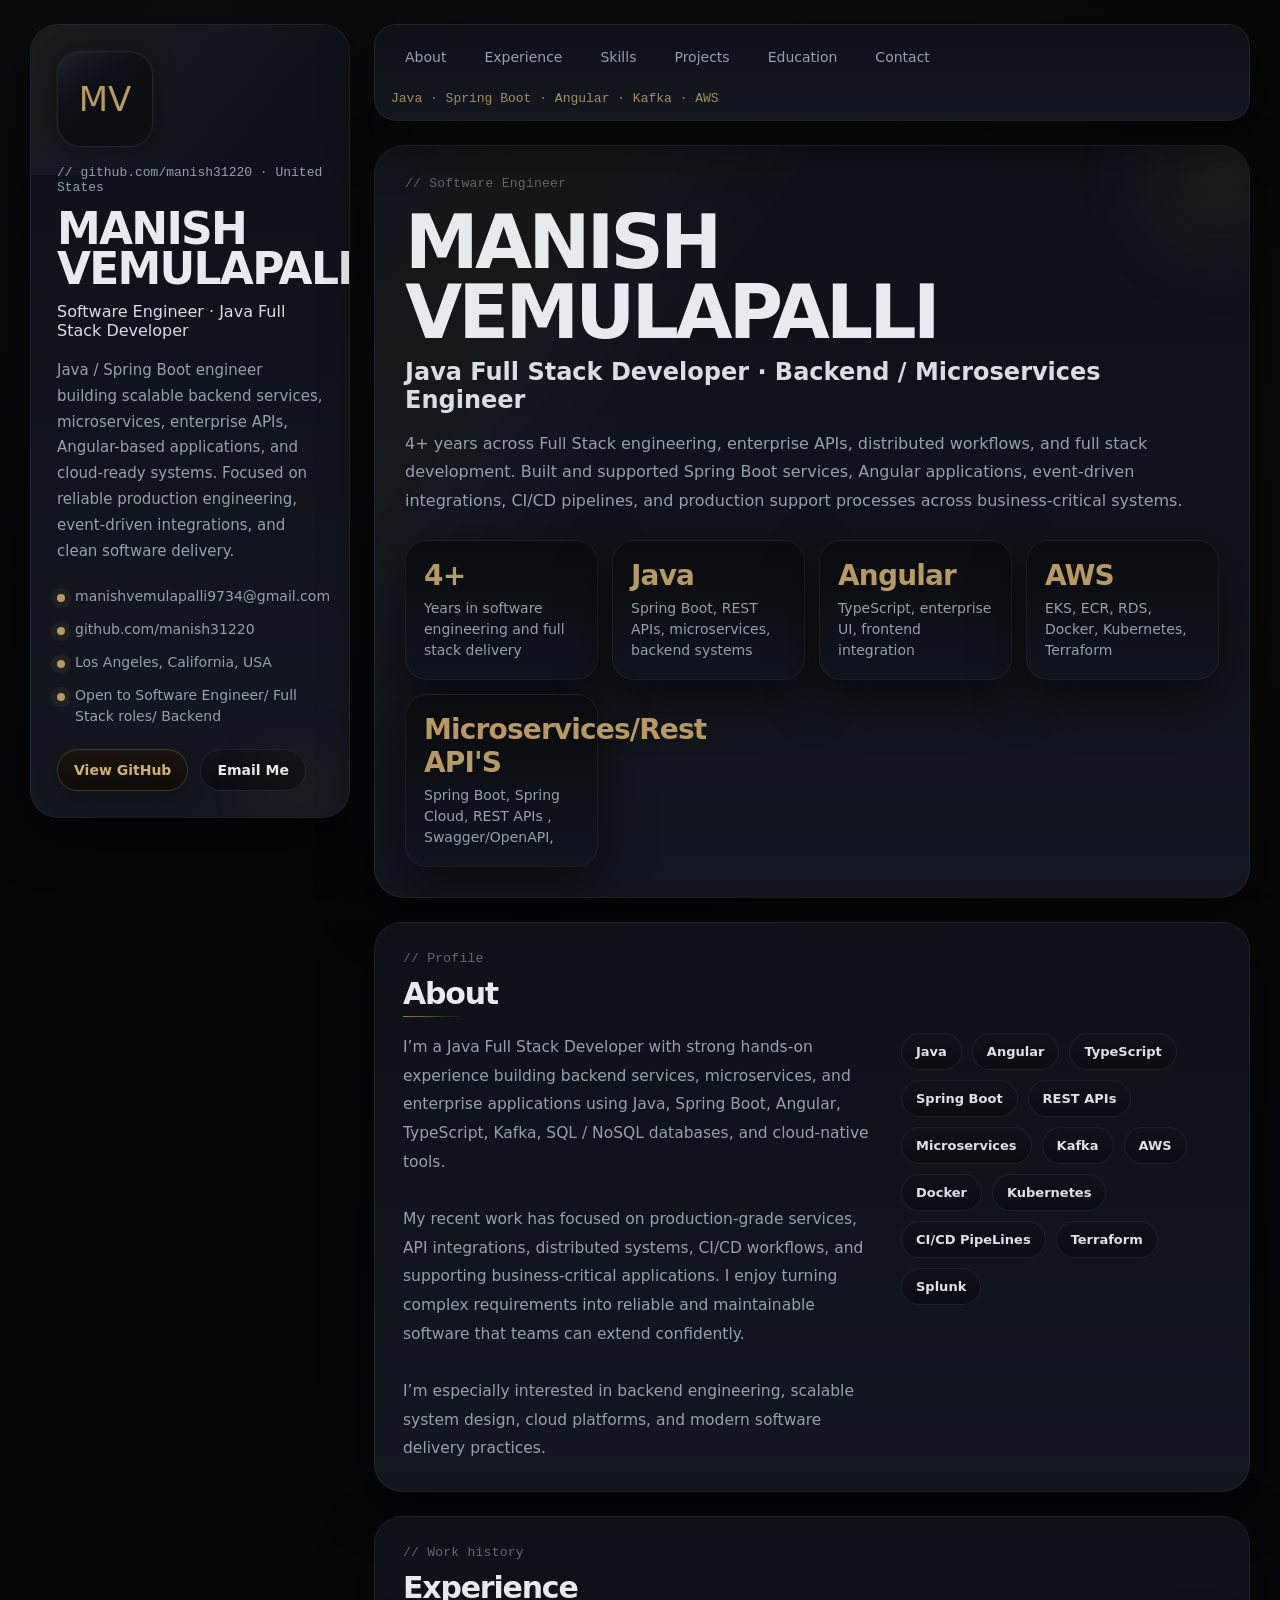
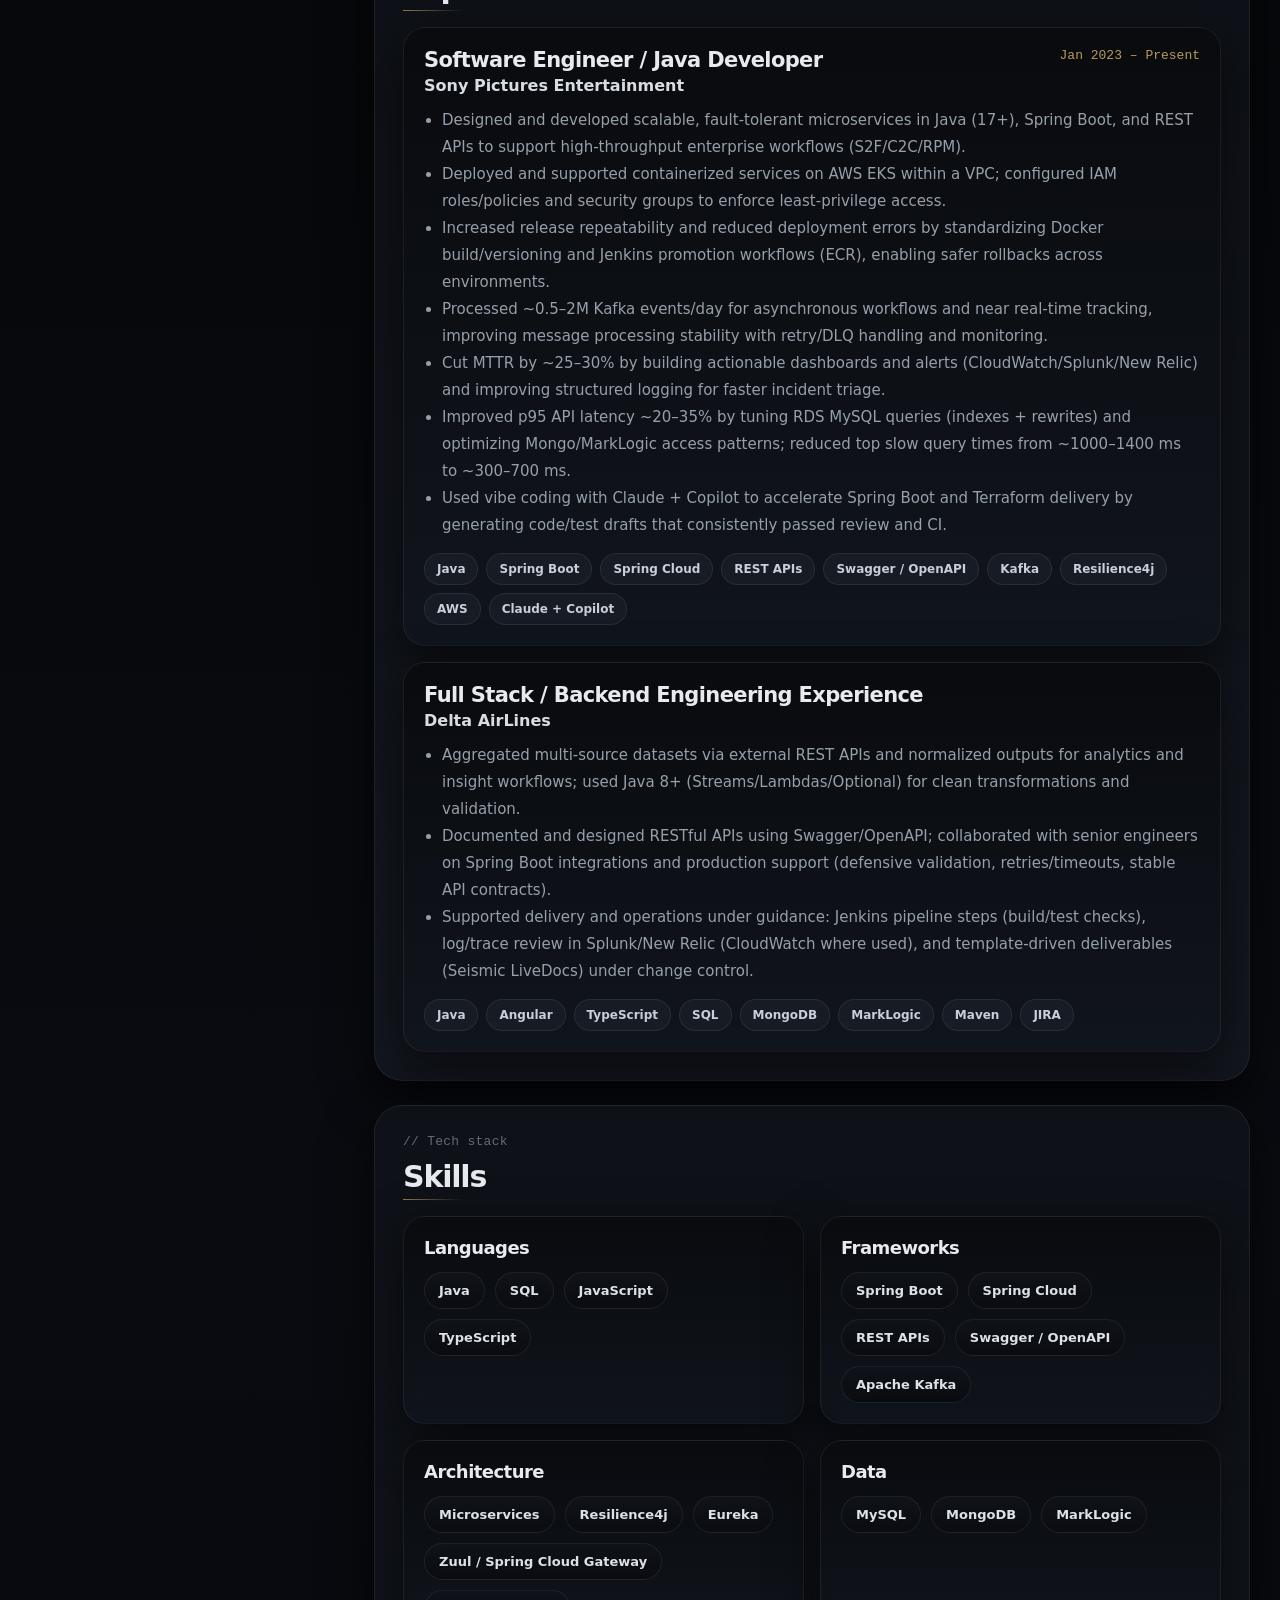
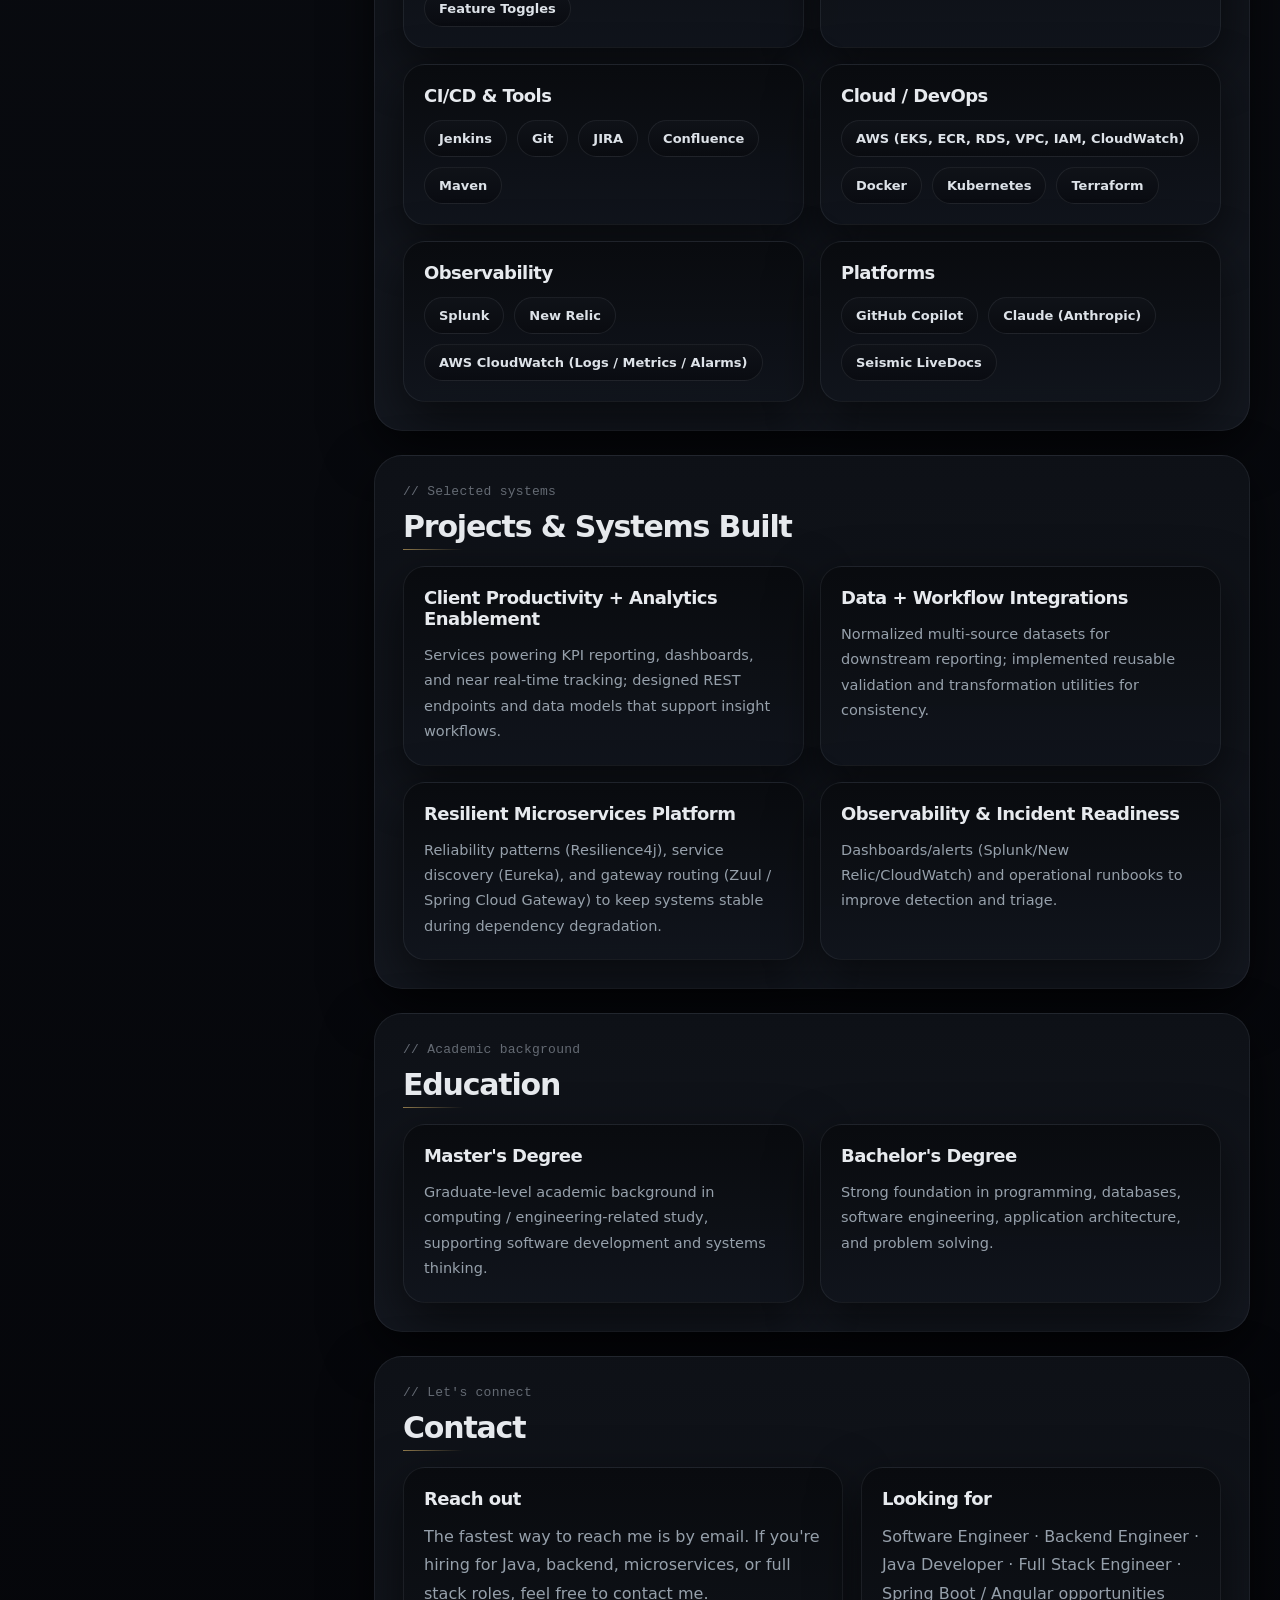
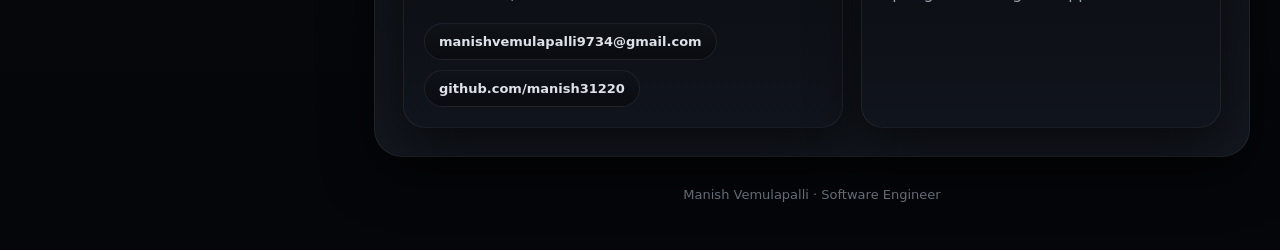
==== index.html @ 186c741d "Update index.html" ====
<!DOCTYPE html>
<html lang="en">
<head>
  <meta charset="UTF-8" />
  <meta name="viewport" content="width=device-width, initial-scale=1.0" />
  <title>Manish Vemulapalli — Software Engineer</title>
  <meta name="description" content="Manish Vemulapalli — Java Full Stack Developer focused on Spring Boot, Angular, microservices, Kafka, AWS, and cloud-native systems." />
  <style>
    :root{
      --bg:#030406;
      --bg-2:#07090d;
      --bg-3:#0a0c11;
      --card:#0e1117;
      --card-2:#141820;
      --card-3:#1a2029;
      --text:#e7eaee;
      --muted:#96a0ab;
      --line:#232933;
      --line-2:#2d3440;
      --accent:#b79a5c;
      --accent-strong:#d3b06a;
      --accent-soft:#7b6850;
      --steel:#646a73;
      --shadow:0 18px 50px rgba(0,0,0,.58);
      --mono: ui-monospace, SFMono-Regular, Menlo, Monaco, Consolas, "Liberation Mono", monospace;
      --sans: Inter, ui-sans-serif, system-ui, -apple-system, BlinkMacSystemFont, "Segoe UI", sans-serif;
    }

    * { box-sizing: border-box; }
    html { scroll-behavior: smooth; }

    body {
      margin: 0;
      font-family: var(--sans);
      color: var(--text);
      background:
        radial-gradient(circle at 15% 0%, rgba(100,106,115,.08), transparent 20%),
        radial-gradient(circle at 85% 8%, rgba(183,154,92,.05), transparent 16%),
        linear-gradient(180deg, #030406 0%, #06070a 28%, #090b10 55%, #05060a 100%);
      overflow-x: hidden;
    }

    body::before {
      content: "";
      position: fixed;
      inset: 0;
      pointer-events: none;
      background:
        linear-gradient(to bottom, rgba(255,255,255,.02), transparent 14%),
        radial-gradient(circle at center, transparent 58%, rgba(0,0,0,.18) 100%);
      opacity: .38;
      z-index: 0;
    }

    a { color: inherit; text-decoration: none; }

    .page {
      position: relative;
      z-index: 1;
      width: min(1220px, calc(100% - 32px));
      margin: 24px auto;
      display: grid;
      grid-template-columns: 320px 1fr;
      gap: 24px;
      align-items: start;
    }

    .sidebar, .topbar, .hero, section.block, .card, .job, .stat {
      border: 1px solid rgba(100,106,115,.18);
      background: linear-gradient(180deg, rgba(14,17,23,.98), rgba(20,24,32,.96));
      box-shadow: var(--shadow);
      transition:
        transform .26s ease,
        border-color .26s ease,
        box-shadow .26s ease,
        background .26s ease;
      backdrop-filter: blur(10px);
    }

    .sidebar {
      position: sticky;
      top: 20px;
      border-radius: 28px;
      padding: 26px;
      overflow: hidden;
      animation: panel-enter .7s ease both;
    }

    .sidebar::before{
      content:"";
      position:absolute;
      inset:0 auto auto 0;
      width:100%;
      height:150px;
      background:
        linear-gradient(135deg, rgba(183,154,92,.07), rgba(100,106,115,.08), transparent 72%);
      pointer-events:none;
      animation: breathe 10s ease-in-out infinite;
    }

    .sidebar::after{
      content:"";
      position:absolute;
      right:-40px;
      bottom:-60px;
      width:180px;
      height:180px;
      background: radial-gradient(circle, rgba(183,154,92,.04), transparent 68%);
      filter: blur(10px);
      pointer-events:none;
    }

    .avatar {
      width: 96px;
      height: 96px;
      border-radius: 24px;
      background: linear-gradient(145deg, #11151c, #07080c);
      border: 1px solid rgba(100,106,115,.24);
      display:flex;
      align-items:center;
      justify-content:center;
      font-size: 34px;
      color: var(--accent);
      margin-bottom: 18px;
      position: relative;
      overflow: hidden;
      box-shadow:
        inset 0 1px 0 rgba(255,255,255,.03),
        0 0 0 1px rgba(183,154,92,.05),
        0 0 22px rgba(0,0,0,.34);
    }

    .avatar::before{
      content:"";
      position:absolute;
      inset:0;
      background: linear-gradient(145deg, rgba(255,255,255,.05), transparent 35%, transparent 70%, rgba(255,255,255,.03));
      pointer-events:none;
    }

    .tiny {
      color: var(--muted);
      font-family: var(--mono);
      font-size: 13px;
      margin-bottom: 14px;
    }

    .name {
      font-size: 44px;
      line-height: .92;
      letter-spacing: -.04em;
      margin: 0 0 12px 0;
      font-weight: 800;
    }

    .role {
      font-size: 16px;
      color: #d7dde4;
      margin-bottom: 18px;
    }

    .summary {
      color: var(--muted);
      line-height: 1.72;
      font-size: 15px;
      margin-bottom: 22px;
    }

    .contact-list {
      display: grid;
      gap: 12px;
      margin: 22px 0;
    }

    .contact {
      display:flex;
      align-items:flex-start;
      gap: 10px;
      color: var(--muted);
      font-size: 14px;
      line-height: 1.5;
    }

    .contact .dot {
      width: 8px;
      height: 8px;
      border-radius: 999px;
      margin-top: 8px;
      background: var(--accent);
      flex: 0 0 auto;
      box-shadow: 0 0 0 6px rgba(183,154,92,.08);
    }

    .cta-row {
      display:flex;
      gap: 12px;
      flex-wrap: wrap;
      margin-top: 22px;
    }

    .btn {
      display:inline-flex;
      align-items:center;
      justify-content:center;
      gap: 8px;
      padding: 12px 16px;
      border-radius: 999px;
      font-size: 14px;
      font-weight: 600;
      border: 1px solid rgba(100,106,115,.22);
      background: linear-gradient(180deg, rgba(16,19,25,.96), rgba(10,12,17,.96));
      color: var(--text);
      transition:
        transform .22s ease,
        border-color .22s ease,
        box-shadow .22s ease,
        color .22s ease,
        background .22s ease;
      position: relative;
      overflow: hidden;
    }

    .btn::before{
      content:"";
      position:absolute;
      inset:0;
      background: linear-gradient(120deg, transparent 0%, rgba(255,255,255,.06) 24%, transparent 45%);
      transform: translateX(-150%);
      transition: transform .55s ease;
      pointer-events:none;
    }

    .btn:hover {
      transform: translateY(-1px);
      border-color: rgba(183,154,92,.32);
      box-shadow: 0 10px 24px rgba(0,0,0,.24);
    }

    .btn:hover::before{
      transform: translateX(170%);
    }

    .btn.primary {
      background: linear-gradient(180deg, rgba(26,21,14,.98), rgba(14,12,9,.98));
      color: var(--accent-strong);
      border-color: rgba(183,154,92,.28);
      box-shadow:
        0 8px 22px rgba(0,0,0,.22),
        inset 0 1px 0 rgba(255,255,255,.03),
        0 0 0 1px rgba(183,154,92,.04);
    }

    .content { min-width: 0; }

    .topbar {
      position: sticky;
      top: 20px;
      z-index: 10;
      margin-bottom: 24px;
      border-radius: 22px;
      padding: 14px 16px;
      animation: panel-enter .8s ease both;
    }

    .nav {
      display:flex;
      align-items:center;
      justify-content:space-between;
      gap: 16px;
      flex-wrap: wrap;
    }

    .nav-links {
      display:flex;
      flex-wrap: wrap;
      gap: 10px;
    }

    .nav-links a {
      padding: 10px 14px;
      color: var(--muted);
      border-radius: 999px;
      font-size: 14px;
      transition:.22s ease;
      position: relative;
    }

    .nav-links a::after{
      content:"";
      position:absolute;
      left:14px;
      right:14px;
      bottom:6px;
      height:1px;
      background: linear-gradient(90deg, transparent, rgba(183,154,92,.8), transparent);
      transform: scaleX(0);
      transform-origin:center;
      transition: transform .22s ease;
      opacity: .85;
    }

    .nav-links a:hover {
      color: var(--text);
      background: rgba(255,255,255,.03);
    }

    .nav-links a:hover::after{
      transform: scaleX(1);
    }

    .nav-strong {
      font-family: var(--mono);
      color: var(--accent);
      font-size: 13px;
      white-space: nowrap;
      opacity: .9;
    }

    .hero {
      border-radius: 30px;
      padding: 30px;
      margin-bottom: 24px;
      position: relative;
      overflow: hidden;
      animation: panel-enter .9s ease both;
      isolation: isolate;
    }

    .hero::before{
      content:"";
      position:absolute;
      inset:-15% auto auto -18%;
      width:62%;
      height:170%;
      background: linear-gradient(
        115deg,
        transparent 0%,
        rgba(255,255,255,.018) 18%,
        rgba(183,154,92,.045) 28%,
        rgba(255,255,255,.02) 36%,
        transparent 48%
      );
      transform: rotate(10deg);
      filter: blur(2px);
      pointer-events:none;
      animation: batsignal-sweep 14s ease-in-out infinite;
      z-index: 0;
    }

    .hero::after{
      content:"";
      position:absolute;
      right:-110px;
      top:-110px;
      width:280px;
      height:280px;
      background: radial-gradient(circle, rgba(183,154,92,.08), rgba(100,106,115,.06), transparent 68%);
      pointer-events:none;
      filter: blur(10px);
      animation: breathe 11s ease-in-out infinite;
      z-index: 0;
    }

    .hero > * {
      position: relative;
      z-index: 1;
    }

    .eyebrow {
      color: var(--steel);
      font-family: var(--mono);
      font-size: 13px;
      margin-bottom: 16px;
      letter-spacing: .02em;
    }

    .hero h1 {
      margin: 0 0 10px 0;
      font-size: clamp(40px, 8vw, 74px);
      line-height: .95;
      letter-spacing: -.05em;
    }

    .hero .subtitle {
      font-size: clamp(18px, 2.6vw, 24px);
      color: #d9dee5;
      margin-bottom: 16px;
      font-weight: 600;
    }

    .hero p {
      color: var(--muted);
      max-width: 880px;
      line-height: 1.8;
      font-size: 16px;
      margin-bottom: 24px;
    }

    .stats {
      display:grid;
      grid-template-columns: repeat(auto-fit, minmax(170px, 1fr));
      gap: 14px;
    }

    .stat {
      border-radius: 22px;
      padding: 18px;
      background: linear-gradient(180deg, rgba(9,11,15,.98), rgba(17,21,28,.96));
    }

    .stat strong {
      display:block;
      font-size: 28px;
      margin-bottom: 6px;
      color: var(--accent);
      letter-spacing: -.03em;
    }

    .stat span {
      color: var(--muted);
      font-size: 14px;
      line-height: 1.5;
    }

    section.block {
      border-radius: 28px;
      padding: 28px;
      margin-bottom: 24px;
      animation: panel-enter .85s ease both;
    }

    .label {
      font-family: var(--mono);
      color: var(--steel);
      font-size: 13px;
      margin-bottom: 10px;
      letter-spacing: .02em;
    }

    h2.section-title {
      margin: 0 0 22px 0;
      font-size: 30px;
      letter-spacing: -.04em;
      position: relative;
    }

    h2.section-title::after {
      content:"";
      position:absolute;
      left:0;
      bottom:-6px;
      width:60px;
      height:1px;
      background: linear-gradient(90deg, rgba(183,154,92,.85), transparent);
      opacity:.9;
    }

    .about-grid {
      display:grid;
      grid-template-columns: 1.2fr .8fr;
      gap: 18px;
    }

    .about-copy {
      color: var(--muted);
      line-height: 1.85;
      font-size: 15.5px;
    }

    .pill-grid {
      display:flex;
      flex-wrap:wrap;
      gap: 10px;
      align-content:flex-start;
    }

    .pill, .list span {
      padding: 10px 14px;
      border-radius: 999px;
      background: linear-gradient(180deg, rgba(16,19,25,.96), rgba(10,12,17,.96));
      border: 1px solid rgba(100,106,115,.2);
      color: #dde2e8;
      font-size: 13px;
      font-weight: 600;
      transition: border-color .22s ease, transform .22s ease, box-shadow .22s ease;
    }

    .pill:hover, .list span:hover {
      transform: translateY(-1px);
      border-color: rgba(183,154,92,.22);
      box-shadow: 0 6px 14px rgba(0,0,0,.18);
    }

    .timeline, .skills-grid, .project-grid, .edu-grid {
      display:grid;
      gap: 16px;
    }

    .skills-grid {
      grid-template-columns: repeat(2, minmax(0,1fr));
    }

    .project-grid, .edu-grid {
      grid-template-columns: repeat(2, minmax(0,1fr));
    }

    .job, .card {
      border-radius: 22px;
      padding: 20px;
      background: linear-gradient(180deg, rgba(9,11,15,.98), rgba(17,21,28,.96));
    }

    .card:hover, .job:hover, .stat:hover {
      transform: translateY(-2px);
      border-color: rgba(183,154,92,.18);
      box-shadow:
        0 16px 34px rgba(0,0,0,.35),
        0 0 0 1px rgba(183,154,92,.04);
    }

    .job-head {
      display:flex;
      justify-content:space-between;
      gap: 16px;
      align-items:flex-start;
      margin-bottom: 10px;
      flex-wrap: wrap;
    }

    .job-title {
      font-size: 21px;
      margin: 0 0 4px 0;
      letter-spacing: -.03em;
      position: relative;
    }

    .job-company {
      color: #d8dde4;
      font-weight: 600;
    }

    .job-date {
      color: var(--accent);
      font-family: var(--mono);
      font-size: 13px;
      white-space: nowrap;
    }

    .bullets {
      margin: 12px 0 0 0;
      padding-left: 18px;
      color: var(--muted);
      line-height: 1.8;
      font-size: 15px;
    }

    .stack {
      display:flex;
      flex-wrap:wrap;
      gap: 8px;
      margin-top: 14px;
    }

    .stack span {
      padding: 8px 12px;
      border-radius: 999px;
      background: rgba(24,29,37,.96);
      border: 1px solid rgba(100,106,115,.22);
      color: #c7cfd8;
      font-size: 12px;
      font-weight: 600;
      transition: border-color .22s ease, transform .22s ease, color .22s ease;
    }

    .stack span:hover {
      transform: translateY(-1px);
      border-color: rgba(183,154,92,.22);
      color: #e2d3af;
    }

    .card h3 {
      margin: 0 0 14px 0;
      font-size: 18px;
      letter-spacing: -.03em;
      position: relative;
    }

    .list {
      display:flex;
      flex-wrap:wrap;
      gap: 10px;
    }

    .project-card p, .edu-card p {
      color: var(--muted);
      line-height: 1.75;
      font-size: 14.5px;
      margin: 0;
    }

    .contact-box {
      display:grid;
      grid-template-columns: 1.1fr .9fr;
      gap: 18px;
    }

    .footer {
      color: #727b87;
      font-size: 13px;
      text-align:center;
      padding: 6px 0 24px;
    }

    /* Motion */
    .scroll-reveal {
      opacity: 0;
      transform: translateY(18px) scale(.99);
      filter: blur(6px);
      transition:
        opacity .72s cubic-bezier(.2,.8,.2,1),
        transform .72s cubic-bezier(.2,.8,.2,1),
        filter .72s cubic-bezier(.2,.8,.2,1);
      transition-delay: var(--reveal-delay, 0ms);
      will-change: opacity, transform, filter;
    }

    .scroll-reveal.is-visible {
      opacity: 1;
      transform: translateY(0) scale(1);
      filter: blur(0);
    }

    .reveal-letters {
      display: inline-block;
      overflow: visible;
    }

    .reveal-letters .char {
      display: inline-block;
      opacity: 0;
      transform: translateY(16px);
      filter: blur(8px);
      will-change: transform, opacity, filter;
    }

    .reveal-letters.play .char {
      animation: char-rise .7s cubic-bezier(.2,.8,.2,1) forwards;
      animation-delay: calc(var(--char-index) * 0.03s);
    }

    .reveal-letters.play .char.space {
      width: 0.28em;
    }

    @keyframes char-rise {
      0% {
        opacity: 0;
        transform: translateY(16px);
        filter: blur(8px);
      }
      100% {
        opacity: 1;
        transform: translateY(0);
        filter: blur(0);
      }
    }

    @keyframes panel-enter {
      from {
        opacity: 0;
        transform: translateY(10px);
      }
      to {
        opacity: 1;
        transform: translateY(0);
      }
    }

    @keyframes breathe {
      0%, 100% {
        opacity: .72;
        transform: scale(1);
      }
      50% {
        opacity: 1;
        transform: scale(1.035);
      }
    }

    @keyframes batsignal-sweep {
      0%, 100% {
        transform: rotate(10deg) translateX(0);
        opacity: .16;
      }
      45% {
        transform: rotate(10deg) translateX(22px);
        opacity: .28;
      }
      55% {
        transform: rotate(10deg) translateX(30px);
        opacity: .34;
      }
    }

    @media (prefers-reduced-motion: reduce) {
      html { scroll-behavior: auto !important; }

      *, *::before, *::after {
        animation: none !important;
        transition: none !important;
      }

      .scroll-reveal,
      .scroll-reveal.is-visible,
      .reveal-letters .char {
        opacity: 1 !important;
        transform: none !important;
        filter: none !important;
      }
    }

    @media (max-width: 1050px) {
      .page { grid-template-columns: 1fr; }
      .sidebar { position: relative; top: 0; }
      .about-grid, .contact-box { grid-template-columns: 1fr; }
    }

    @media (max-width: 720px) {
      .page {
        width: min(100% - 20px, 1220px);
        margin: 10px auto 18px;
        gap: 14px;
      }

      .sidebar, .topbar, .hero, section.block {
        border-radius: 22px;
        padding: 20px;
      }

      .name { font-size: 36px; }
      .hero h1 { font-size: 42px; }
      .stats, .skills-grid, .project-grid, .edu-grid { grid-template-columns: 1fr; }
      .nav { align-items:flex-start; }
    }
  </style>
</head>
<body>
  <div class="page">
    <aside class="sidebar">
      <div class="avatar">MV</div>
      <div class="tiny">// github.com/manish31220 · United States</div>
      <h1 class="name">MANISH<br>VEMULAPALLI</h1>
      <div class="role">Software Engineer · Java Full Stack Developer</div>
      <div class="summary">
        Java / Spring Boot engineer building scalable backend services, microservices, enterprise APIs,
        Angular-based applications, and cloud-ready systems. Focused on reliable production engineering,
        event-driven integrations, and clean software delivery.
      </div>

      <div class="contact-list">
        <div class="contact"><span class="dot"></span><div>manishvemulapalli9734@gmail.com</div></div>
        <div class="contact"><span class="dot"></span><div>github.com/manish31220</div></div>
        <div class="contact"><span class="dot"></span><div>Los Angeles, California, USA</div></div>
        <div class="contact"><span class="dot"></span><div>Open to Software Engineer/ Full Stack roles/ Backend</div></div>
      </div>

      <div class="cta-row">
        <a class="btn primary" href="https://github.com/manish31220" target="_blank" rel="noreferrer">View GitHub</a>
        <a class="btn" href="mailto:manishvemulapalli9734@gmail.com">Email Me</a>
      </div>
    </aside>

    <main class="content">
      <div class="topbar">
        <div class="nav">
          <div class="nav-links">
            <a href="#about">About</a>
            <a href="#experience">Experience</a>
            <a href="#skills">Skills</a>
            <a href="#projects">Projects</a>
            <a href="#education">Education</a>
            <a href="#contact">Contact</a>
          </div>
          <div class="nav-strong">Java · Spring Boot · Angular · Kafka · AWS</div>
        </div>
      </div>

      <section class="hero">
        <div class="eyebrow">// Software Engineer</div>
        <h1>MANISH<br>VEMULAPALLI</h1>
        <div class="subtitle">Java Full Stack Developer · Backend / Microservices Engineer</div>
        <p>
          4+ years across Full Stack engineering, enterprise APIs, distributed workflows, and full stack development.
          Built and supported Spring Boot services, Angular applications, event-driven integrations, CI/CD pipelines,
          and production support processes across business-critical systems.
        </p>

        <div class="stats">
          <div class="stat"><strong>4+</strong><span>Years in software engineering and full stack delivery</span></div>
          <div class="stat"><strong>Java</strong><span>Spring Boot, REST APIs, microservices, backend systems</span></div>
          <div class="stat"><strong>Angular</strong><span>TypeScript, enterprise UI, frontend integration</span></div>
          <div class="stat"><strong>AWS</strong><span>EKS, ECR, RDS, Docker, Kubernetes, Terraform</span></div>
          <div class="stat"><strong>Microservices/Rest API'S</strong><span>Spring Boot, Spring Cloud, REST APIs , Swagger/OpenAPI,</span></div>
        </div>
      </section>

      <section class="block" id="about">
        <div class="label">// Profile</div>
        <h2 class="section-title">About</h2>
        <div class="about-grid">
          <div class="about-copy">
            I’m a Java Full Stack Developer with strong hands-on experience building backend services,
            microservices, and enterprise applications using Java, Spring Boot, Angular, TypeScript,
            Kafka, SQL / NoSQL databases, and cloud-native tools.
            <br><br>
            My recent work has focused on production-grade services, API integrations, distributed systems,
            CI/CD workflows, and supporting business-critical applications. I enjoy turning complex requirements
            into reliable and maintainable software that teams can extend confidently.
            <br><br>
            I’m especially interested in backend engineering, scalable system design, cloud platforms,
            and modern software delivery practices.
          </div>
          <div class="pill-grid">
            <span class="pill">Java</span>
            <span class="pill">Angular</span>
            <span class="pill">TypeScript</span>
            <span class="pill">Spring Boot</span>
            <span class="pill">REST APIs</span>
            <span class="pill">Microservices</span>
            <span class="pill">Kafka</span>
            <span class="pill">AWS</span>
            <span class="pill">Docker</span>
            <span class="pill">Kubernetes</span>
            <span class="pill">CI/CD PipeLines</span>
            <span class="pill">Terraform</span>
            <span class="pill">Splunk</span>
          </div>
        </div>
      </section>

      <section class="block" id="experience">
        <div class="label">// Work history</div>
        <h2 class="section-title">Experience</h2>
        <div class="timeline">
          <article class="job">
            <div class="job-head">
              <div>
                <h3 class="job-title">Software Engineer / Java Developer</h3>
                <div class="job-company">Sony Pictures Entertainment</div>
              </div>
              <div class="job-date"> Jan 2023 – Present</div>
            </div>

            <ul class="bullets">
              <li>Designed and developed scalable, fault-tolerant microservices in Java (17+), Spring Boot, and REST APIs to support high-throughput enterprise workflows (S2F/C2C/RPM).</li>
              <li>Deployed and supported containerized services on AWS EKS within a VPC; configured IAM roles/policies and security groups to enforce least-privilege access.</li>
              <li>Increased release repeatability and reduced deployment errors by standardizing Docker build/versioning and Jenkins promotion workflows (ECR), enabling safer rollbacks across environments.</li>
              <li>Processed ~0.5–2M Kafka events/day for asynchronous workflows and near real-time tracking, improving message processing stability with retry/DLQ handling and monitoring.</li>
              <li>Cut MTTR by ~25–30% by building actionable dashboards and alerts (CloudWatch/Splunk/New Relic) and improving structured logging for faster incident triage.</li>
              <li>Improved p95 API latency ~20–35% by tuning RDS MySQL queries (indexes + rewrites) and optimizing Mongo/MarkLogic access patterns; reduced top slow query times from ~1000–1400 ms to ~300–700 ms.</li>
              <li>Used vibe coding with Claude + Copilot to accelerate Spring Boot and Terraform delivery by generating code/test drafts that consistently passed review and CI.</li>
            </ul>

            <div class="stack">
              <span>Java</span><span>Spring Boot</span><span>Spring Cloud</span><span>REST APIs</span><span>Swagger / OpenAPI</span><span>Kafka</span><span>Resilience4j</span><span>AWS</span><span>Claude + Copilot </span>
            </div>
          </article>

          <article class="job">
            <div class="job-head">
              <div>
                <h3 class="job-title">Full Stack / Backend Engineering Experience</h3>
                <div class="job-company">Delta AirLines</div>
              </div>
            </div>

            <ul class="bullets">
              <li>Aggregated multi-source datasets via external REST APIs and normalized outputs for analytics and insight workflows; used Java 8+ (Streams/Lambdas/Optional) for clean transformations and validation.</li>
              <li>Documented and designed RESTful APIs using Swagger/OpenAPI; collaborated with senior engineers on Spring Boot integrations and production support (defensive validation, retries/timeouts, stable API contracts).</li>
              <li>Supported delivery and operations under guidance: Jenkins pipeline steps (build/test checks), log/trace review in Splunk/New Relic (CloudWatch where used), and template-driven deliverables (Seismic LiveDocs) under change control.</li>
            </ul>

            <div class="stack">
             <span>Java</span><span>Angular</span><span>TypeScript</span><span>SQL</span><span>MongoDB</span><span>MarkLogic</span><span>Maven</span><span>JIRA</span>
            </div>
          </article>
        </div>
      </section>

      <section class="block" id="skills">
        <div class="label">// Tech stack</div>
        <h2 class="section-title">Skills</h2>

        <div class="skills-grid">
          <div class="card">
            <h3>Languages</h3>
            <div class="list">
              <span>Java</span>
              <span>SQL</span>
              <span>JavaScript</span>
              <span>TypeScript</span>
            </div>
          </div>

          <div class="card">
            <h3>Frameworks</h3>
            <div class="list">
              <span>Spring Boot</span>
              <span>Spring Cloud</span>
              <span>REST APIs</span>
              <span>Swagger / OpenAPI</span>
              <span>Apache Kafka</span>
            </div>
          </div>

          <div class="card">
            <h3>Architecture</h3>
            <div class="list">
              <span>Microservices</span>
              <span>Resilience4j</span>
              <span>Eureka</span>
              <span>Zuul / Spring Cloud Gateway</span>
              <span>Feature Toggles</span>
            </div>
          </div>

          <div class="card">
            <h3>Data</h3>
            <div class="list">
              <span>MySQL</span>
              <span>MongoDB</span>
              <span>MarkLogic</span>
            </div>
          </div>

          <div class="card">
            <h3>CI/CD &amp; Tools</h3>
            <div class="list">
              <span>Jenkins</span>
              <span>Git</span>
              <span>JIRA</span>
              <span>Confluence</span>
              <span>Maven</span>
            </div>
          </div>

          <div class="card">
            <h3>Cloud / DevOps</h3>
            <div class="list">
              <span>AWS (EKS, ECR, RDS, VPC, IAM, CloudWatch)</span>
              <span>Docker</span>
              <span>Kubernetes</span>
              <span>Terraform</span>
            </div>
          </div>

          <div class="card">
            <h3>Observability</h3>
            <div class="list">
              <span>Splunk</span>
              <span>New Relic</span>
              <span>AWS CloudWatch (Logs / Metrics / Alarms)</span>
            </div>
          </div>

          <div class="card">
            <h3>Platforms</h3>
            <div class="list">
              <span>GitHub Copilot</span>
              <span>Claude (Anthropic)</span>
              <span>Seismic LiveDocs</span>
            </div>
          </div>
        </div>
      </section>

      <section class="block" id="projects">
        <div class="label">// Selected systems</div>
        <h2 class="section-title">Projects & Systems Built</h2>

        <div class="project-grid">
          <div class="card project-card">
            <h3>Client Productivity + Analytics Enablement</h3>
            <p>
              Services powering KPI reporting, dashboards, and near real-time tracking; designed REST endpoints and data models that support insight workflows.
            </p>
          </div>

          <div class="card project-card">
            <h3>Data + Workflow Integrations</h3>
            <p>
              Normalized multi-source datasets for downstream reporting; implemented reusable validation and transformation utilities for consistency.
            </p>
          </div>

          <div class="card project-card">
            <h3>Resilient Microservices Platform</h3>
            <p>
              Reliability patterns (Resilience4j), service discovery (Eureka), and gateway routing (Zuul / Spring Cloud Gateway) to keep systems stable during dependency degradation.
            </p>
          </div>

          <div class="card project-card">
            <h3>Observability & Incident Readiness</h3>
            <p>
              Dashboards/alerts (Splunk/New Relic/CloudWatch) and operational runbooks to improve detection and triage.
            </p>
          </div>
        </div>
      </section>

      <section class="block" id="education">
        <div class="label">// Academic background</div>
        <h2 class="section-title">Education</h2>
        <div class="edu-grid">
          <div class="card edu-card">
            <h3>Master's Degree</h3>
            <p>Graduate-level academic background in computing / engineering-related study, supporting software development and systems thinking.</p>
          </div>
          <div class="card edu-card">
            <h3>Bachelor's Degree</h3>
            <p>Strong foundation in programming, databases, software engineering, application architecture, and problem solving.</p>
          </div>
        </div>
      </section>

      <section class="block" id="contact">
        <div class="label">// Let's connect</div>
        <h2 class="section-title">Contact</h2>
        <div class="contact-box">
          <div class="card">
            <h3>Reach out</h3>
            <p style="color:var(--muted); line-height:1.8; margin:0 0 14px 0;">
              The fastest way to reach me is by email. If you're hiring for Java, backend, microservices,
              or full stack roles, feel free to contact me.
            </p>
            <div class="list">
              <span>manishvemulapalli9734@gmail.com</span>
              <span>github.com/manish31220</span>
            </div>
          </div>
          <div class="card">
            <h3>Looking for</h3>
            <p style="color:var(--muted); line-height:1.8; margin:0;">
              Software Engineer · Backend Engineer · Java Developer · Full Stack Engineer ·
              Spring Boot / Angular opportunities
            </p>
          </div>
        </div>
      </section>

      <div class="footer">Manish Vemulapalli · Software Engineer</div>
    </main>
  </div>

  <script>
    document.addEventListener("DOMContentLoaded", function () {
      const prefersReducedMotion = window.matchMedia("(prefers-reduced-motion: reduce)").matches;

      function applyLetterReveal(selector) {
        const elements = document.querySelectorAll(selector);

        elements.forEach((el) => {
          const original = el.innerHTML.replace(/<br\\s*\\/?>/gi, "\\n");
          el.classList.add("reveal-letters");
          el.innerHTML = "";

          let charIndex = 0;

          for (const ch of original) {
            if (ch === "\\n") {
              el.appendChild(document.createElement("br"));
              continue;
            }

            const span = document.createElement("span");
            span.className = "char" + (ch === " " ? " space" : "");
            span.style.setProperty("--char-index", charIndex);
            span.textContent = ch === " " ? "\\u00A0" : ch;
            el.appendChild(span);
            charIndex++;
          }
        });

        if (!prefersReducedMotion) {
          requestAnimationFrame(() => {
            document.querySelectorAll(selector).forEach((el) => {
              el.classList.add("play");
            });
          });
        }
      }

      function applyScrollReveal() {
        const targets = [
          ".stat",
          "section.block",
          ".section-title",
          ".label",
          ".job",
          ".card",
          ".footer"
        ];

        const elements = document.querySelectorAll(targets.join(","));

        elements.forEach((el, index) => {
          el.classList.add("scroll-reveal");
          const delay = el.classList.contains("stat")
            ? Math.min(index * 28, 140)
            : Math.min(index * 34, 180);
          el.style.setProperty("--reveal-delay", delay + "ms");
        });

        if (prefersReducedMotion) {
          elements.forEach((el) => el.classList.add("is-visible"));
          return;
        }

        const observer = new IntersectionObserver(
          (entries, obs) => {
            entries.forEach((entry) => {
              if (entry.isIntersecting) {
                entry.target.classList.add("is-visible");
                obs.unobserve(entry.target);
              }
            });
          },
          {
            threshold: 0.12,
            rootMargin: "0px 0px -40px 0px"
          }
        );

        elements.forEach((el) => observer.observe(el));
      }

      applyLetterReveal(".name, .hero h1, .hero .subtitle, .eyebrow");
      applyScrollReveal();
    });
  </script>
</body>
</html>
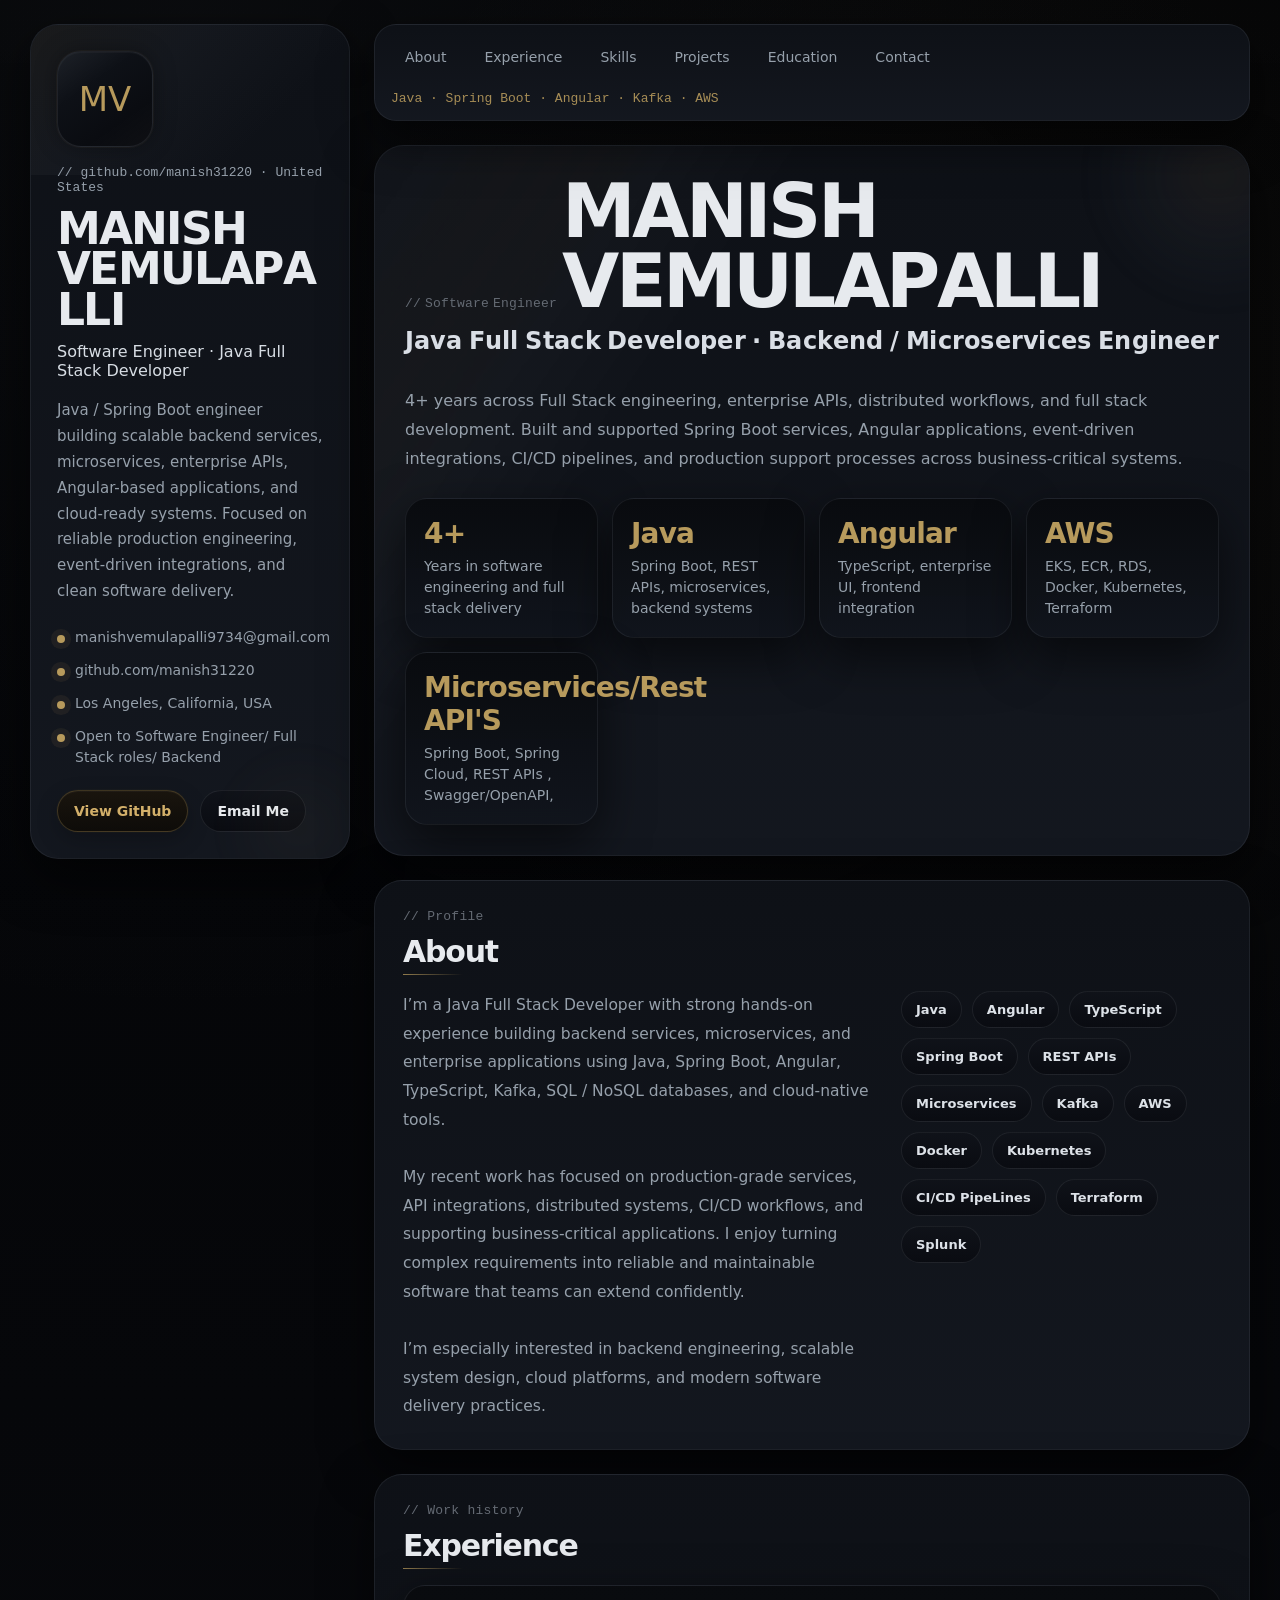
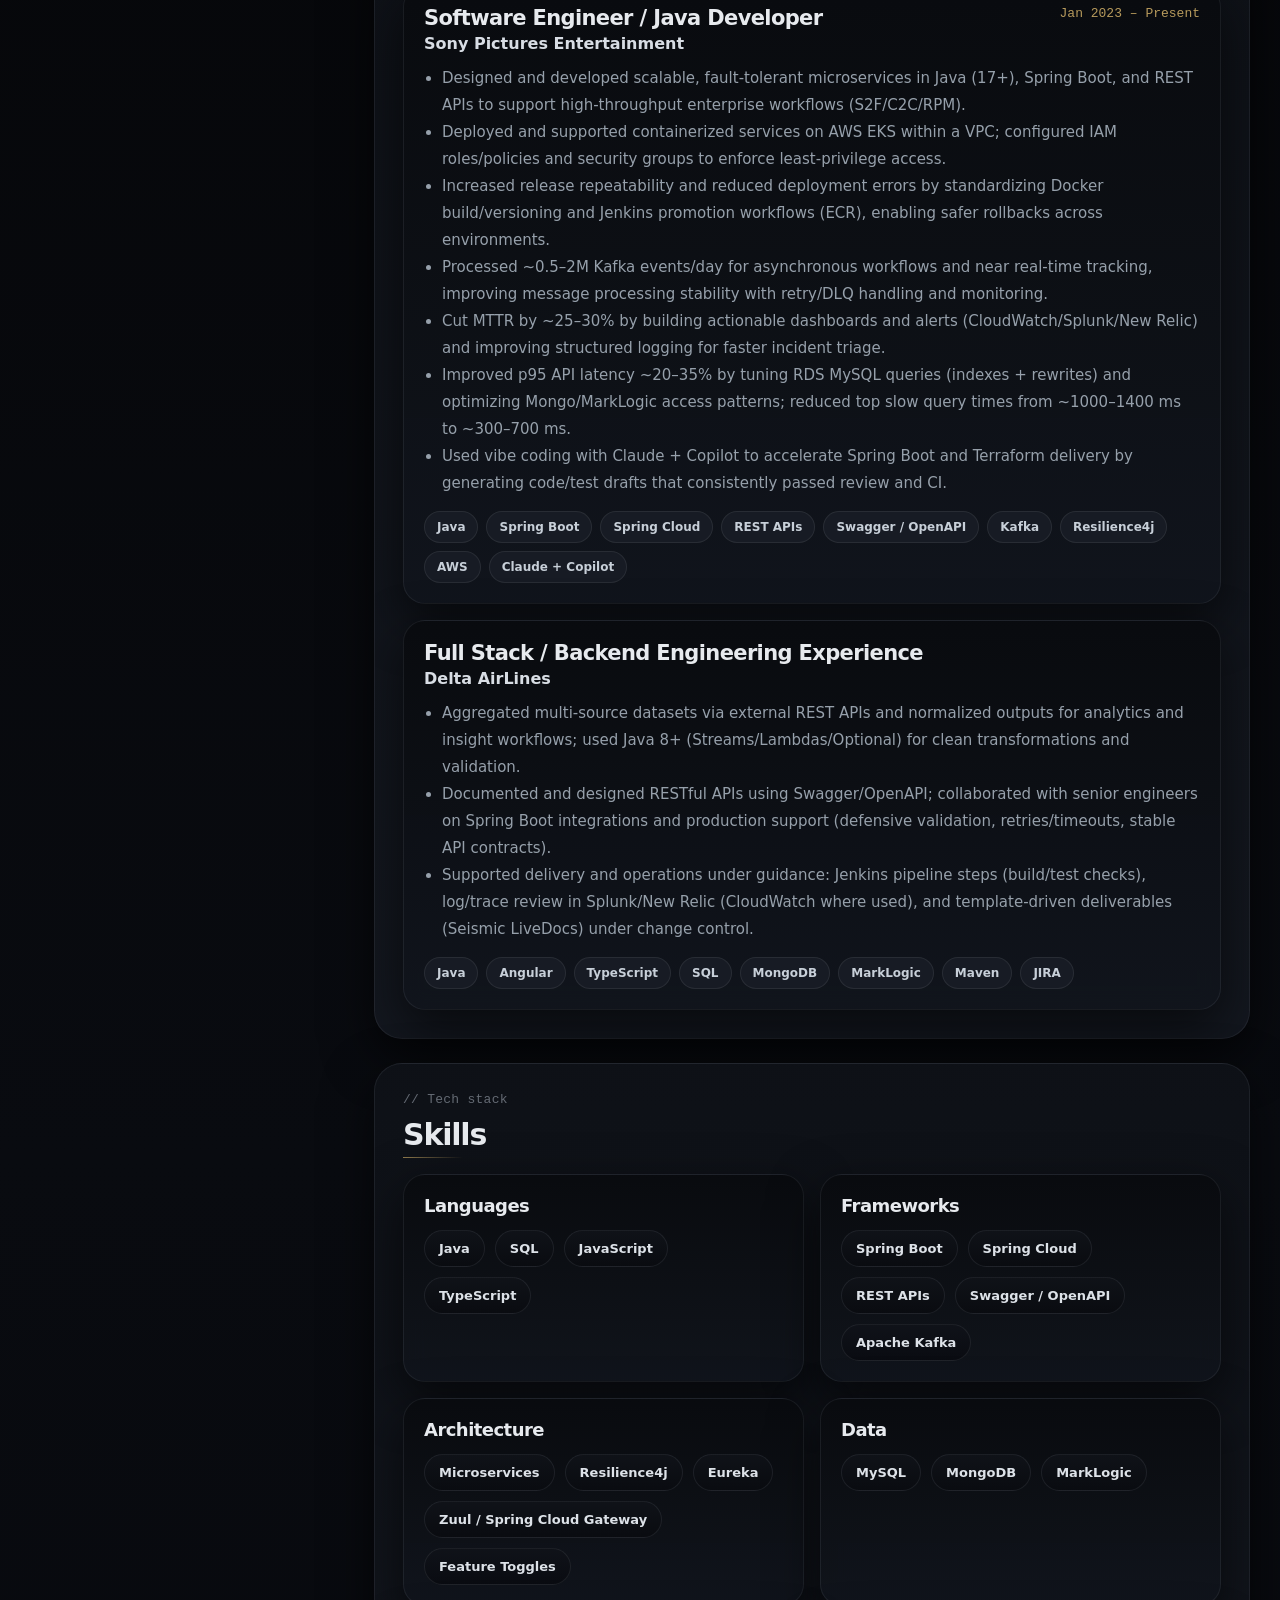
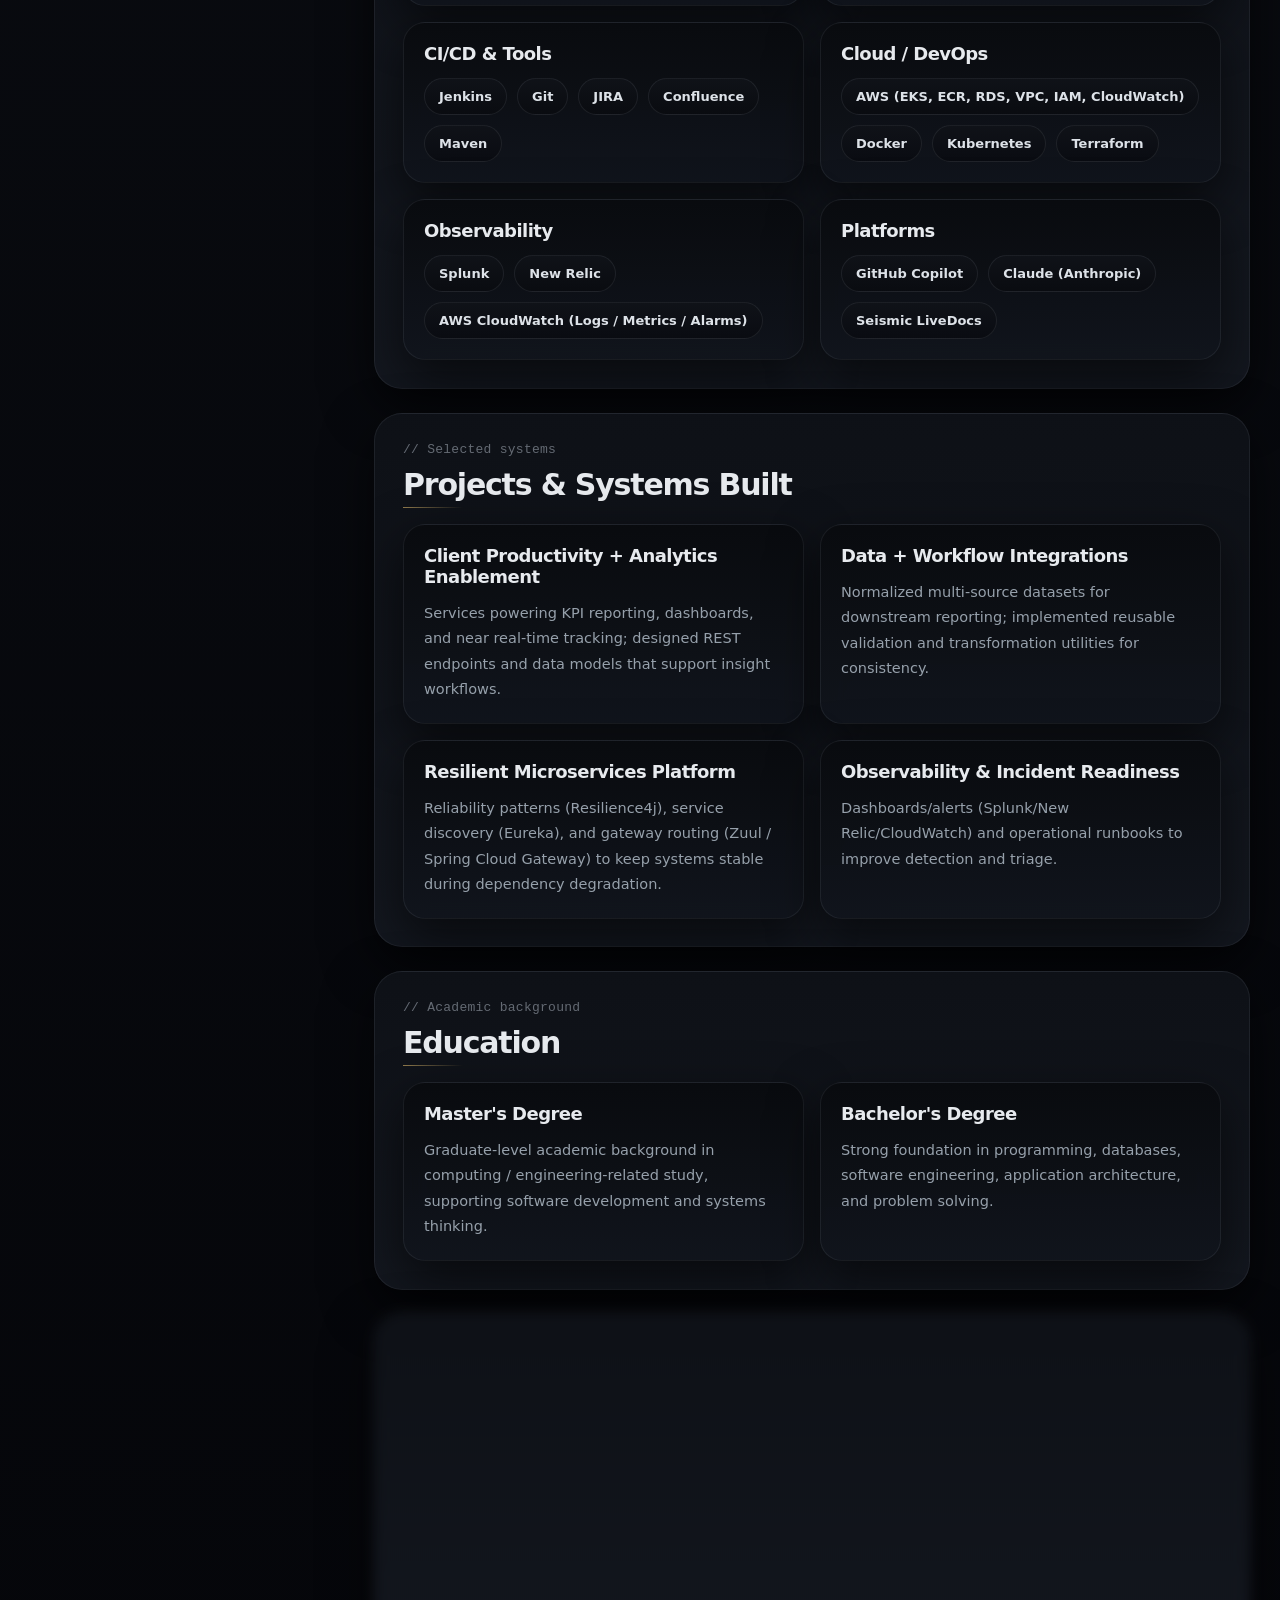
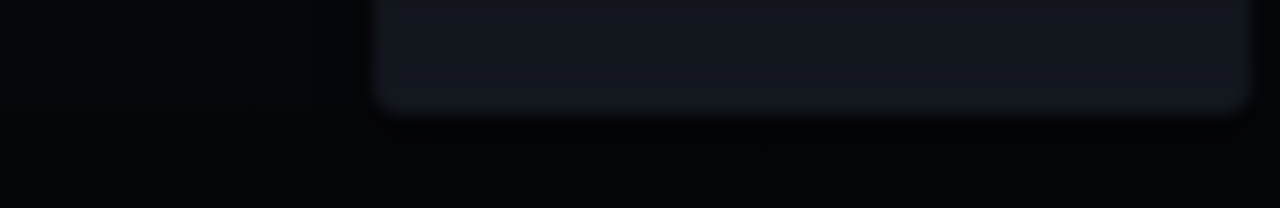
==== commit e139843b: "Update index.html" ====
--- a/index.html
+++ b/index.html
@@ -1052,92 +1052,93 @@
       <div class="footer">Manish Vemulapalli · Software Engineer</div>
     </main>
   </div>
-
-  <script>
-    document.addEventListener("DOMContentLoaded", function () {
-      const prefersReducedMotion = window.matchMedia("(prefers-reduced-motion: reduce)").matches;
-
-      function applyLetterReveal(selector) {
-        const elements = document.querySelectorAll(selector);
-
-        elements.forEach((el) => {
-          const original = el.innerHTML.replace(/<br\\s*\\/?>/gi, "\\n");
-          el.classList.add("reveal-letters");
-          el.innerHTML = "";
-
-          let charIndex = 0;
-
-          for (const ch of original) {
-            if (ch === "\\n") {
-              el.appendChild(document.createElement("br"));
-              continue;
+<script>
+  document.addEventListener("DOMContentLoaded", function () {
+    const prefersReducedMotion = window.matchMedia("(prefers-reduced-motion: reduce)").matches;
+
+    function applyLetterReveal(selector) {
+      const elements = document.querySelectorAll(selector);
+
+      elements.forEach((el) => {
+        const original = el.innerHTML.replace(/<br\s*\/?>/gi, "\n");
+        el.classList.add("reveal-letters");
+        el.innerHTML = "";
+
+        let charIndex = 0;
+
+        for (const ch of original) {
+          if (ch === "\n") {
+            el.appendChild(document.createElement("br"));
+            continue;
+          }
+
+          const span = document.createElement("span");
+          span.className = "char" + (ch === " " ? " space" : "");
+          span.style.setProperty("--char-index", charIndex);
+          span.textContent = ch === " " ? "\u00A0" : ch;
+          el.appendChild(span);
+          charIndex++;
+        }
+      });
+
+      if (!prefersReducedMotion) {
+        requestAnimationFrame(() => {
+          document.querySelectorAll(selector).forEach((el) => {
+            el.classList.add("play");
+          });
+        });
+      }
+    }
+
+    function applyScrollReveal() {
+      const targets = [
+        ".hero",
+        ".stat",
+        "section.block",
+        ".section-title",
+        ".label",
+        ".job",
+        ".card",
+        ".footer"
+      ];
+
+      const elements = document.querySelectorAll(targets.join(","));
+
+      elements.forEach((el, index) => {
+        el.classList.add("scroll-reveal");
+        const delay = el.classList.contains("stat")
+          ? Math.min(index * 28, 140)
+          : Math.min(index * 34, 180);
+        el.style.setProperty("--reveal-delay", delay + "ms");
+      });
+
+      if (prefersReducedMotion) {
+        elements.forEach((el) => el.classList.add("is-visible"));
+        return;
+      }
+
+      const observer = new IntersectionObserver(
+        (entries, obs) => {
+          entries.forEach((entry) => {
+            if (entry.isIntersecting) {
+              entry.target.classList.add("is-visible");
+              obs.unobserve(entry.target);
             }
-
-            const span = document.createElement("span");
-            span.className = "char" + (ch === " " ? " space" : "");
-            span.style.setProperty("--char-index", charIndex);
-            span.textContent = ch === " " ? "\\u00A0" : ch;
-            el.appendChild(span);
-            charIndex++;
-          }
-        });
-
-        if (!prefersReducedMotion) {
-          requestAnimationFrame(() => {
-            document.querySelectorAll(selector).forEach((el) => {
-              el.classList.add("play");
-            });
           });
+        },
+        {
+          threshold: 0.12,
+          rootMargin: "0px 0px -40px 0px"
         }
-      }
-
-      function applyScrollReveal() {
-        const targets = [
-          ".stat",
-          "section.block",
-          ".section-title",
-          ".label",
-          ".job",
-          ".card",
-          ".footer"
-        ];
-
-        const elements = document.querySelectorAll(targets.join(","));
-
-        elements.forEach((el, index) => {
-          el.classList.add("scroll-reveal");
-          const delay = el.classList.contains("stat")
-            ? Math.min(index * 28, 140)
-            : Math.min(index * 34, 180);
-          el.style.setProperty("--reveal-delay", delay + "ms");
-        });
-
-        if (prefersReducedMotion) {
-          elements.forEach((el) => el.classList.add("is-visible"));
-          return;
-        }
-
-        const observer = new IntersectionObserver(
-          (entries, obs) => {
-            entries.forEach((entry) => {
-              if (entry.isIntersecting) {
-                entry.target.classList.add("is-visible");
-                obs.unobserve(entry.target);
-              }
-            });
-          },
-          {
-            threshold: 0.12,
-            rootMargin: "0px 0px -40px 0px"
-          }
-        );
-
-        elements.forEach((el) => observer.observe(el));
-      }
-
-      applyLetterReveal(".name, .hero h1, .hero .subtitle, .eyebrow");
-      applyScrollReveal();
-    });
-  </script>
+      );
+
+      elements.forEach((el) => observer.observe(el));
+    }
+
+    applyLetterReveal(".name, .hero h1, .hero .subtitle, .eyebrow");
+    applyScrollReveal();
+  });
+</script>
+  
 </body>
 </html>
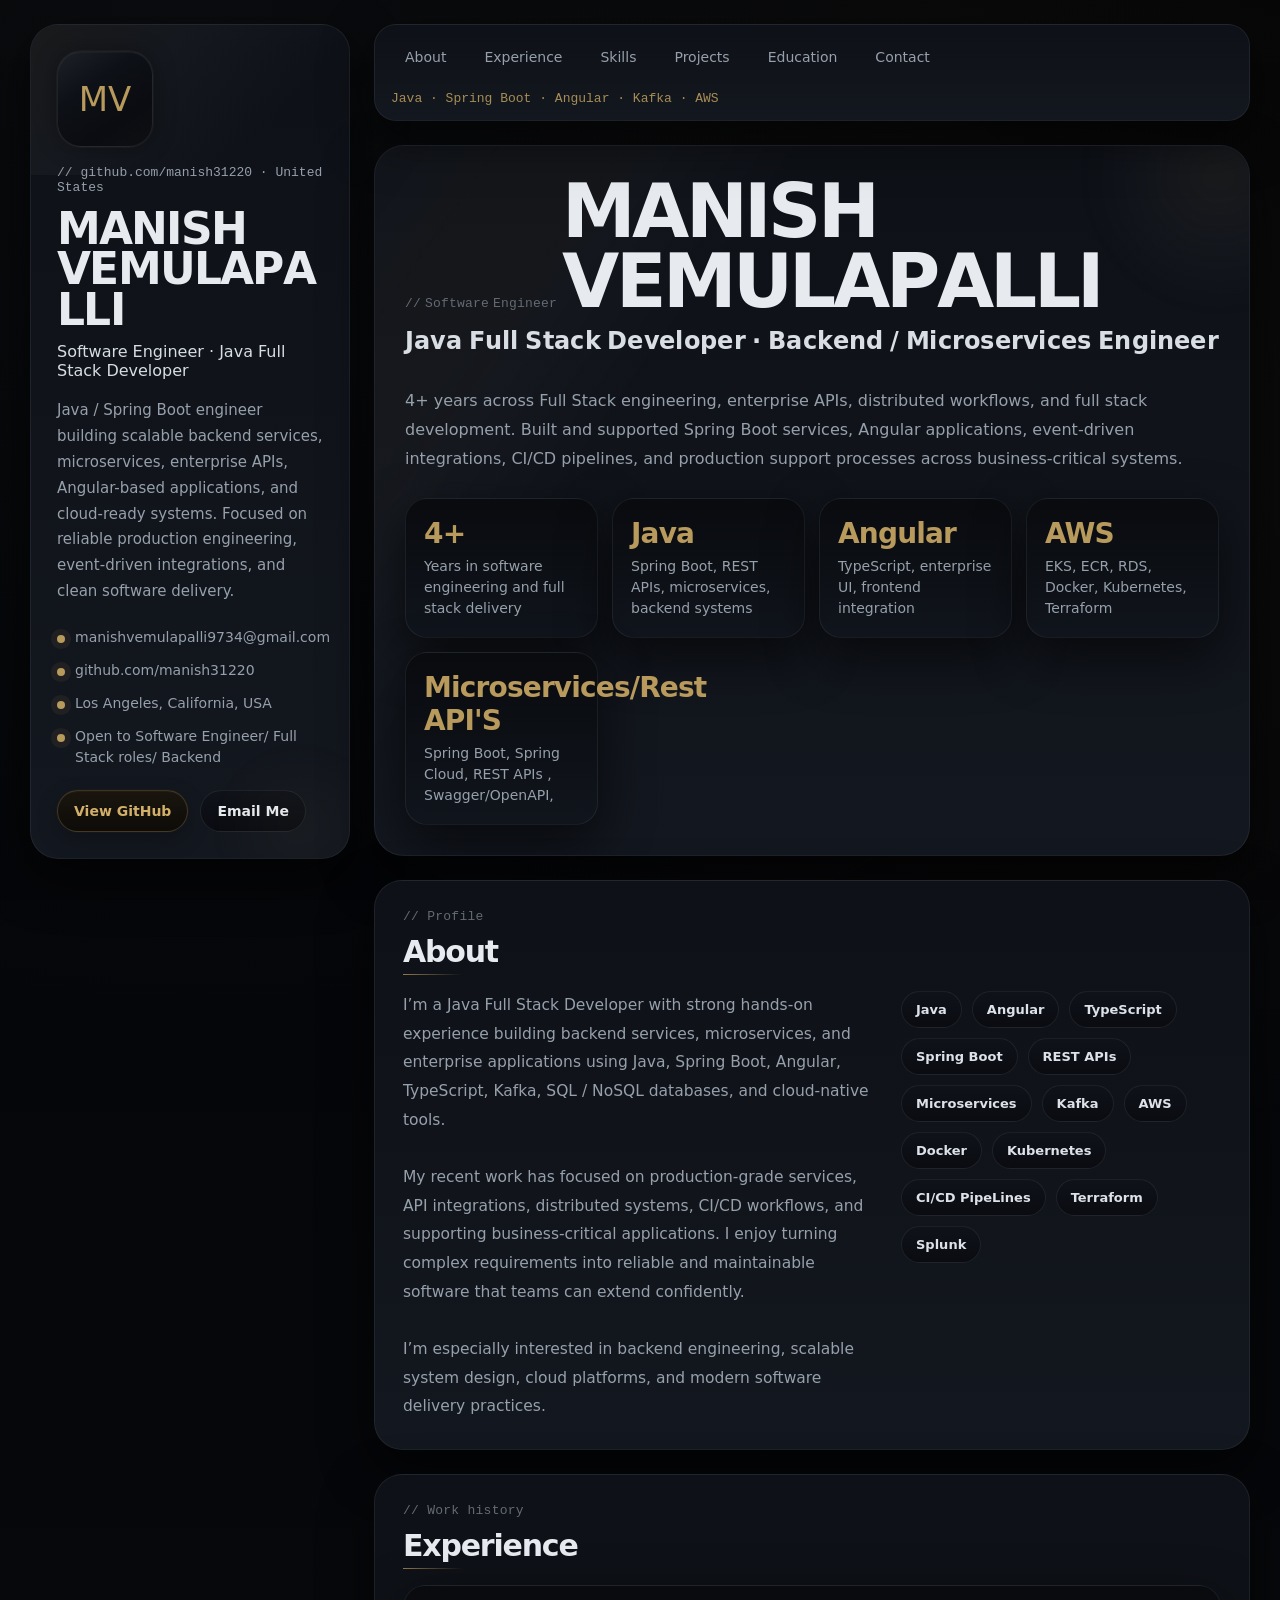
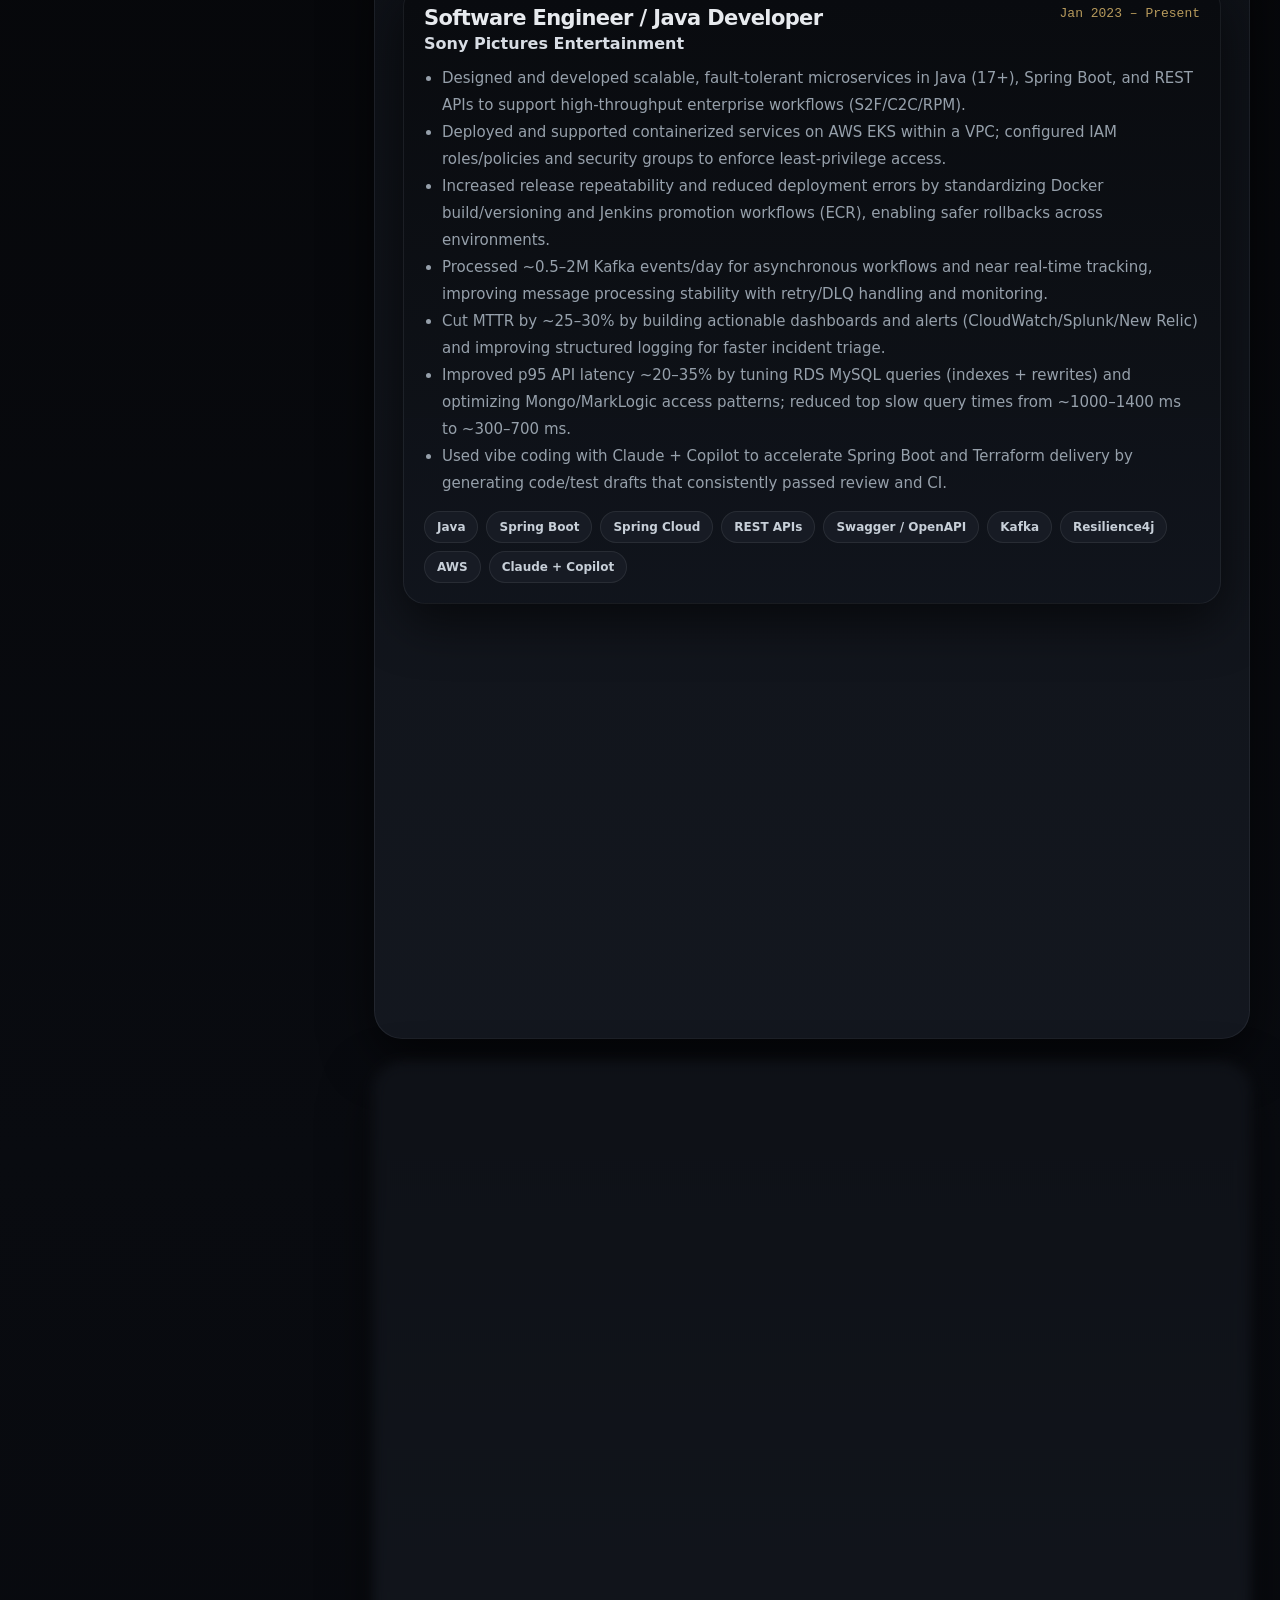
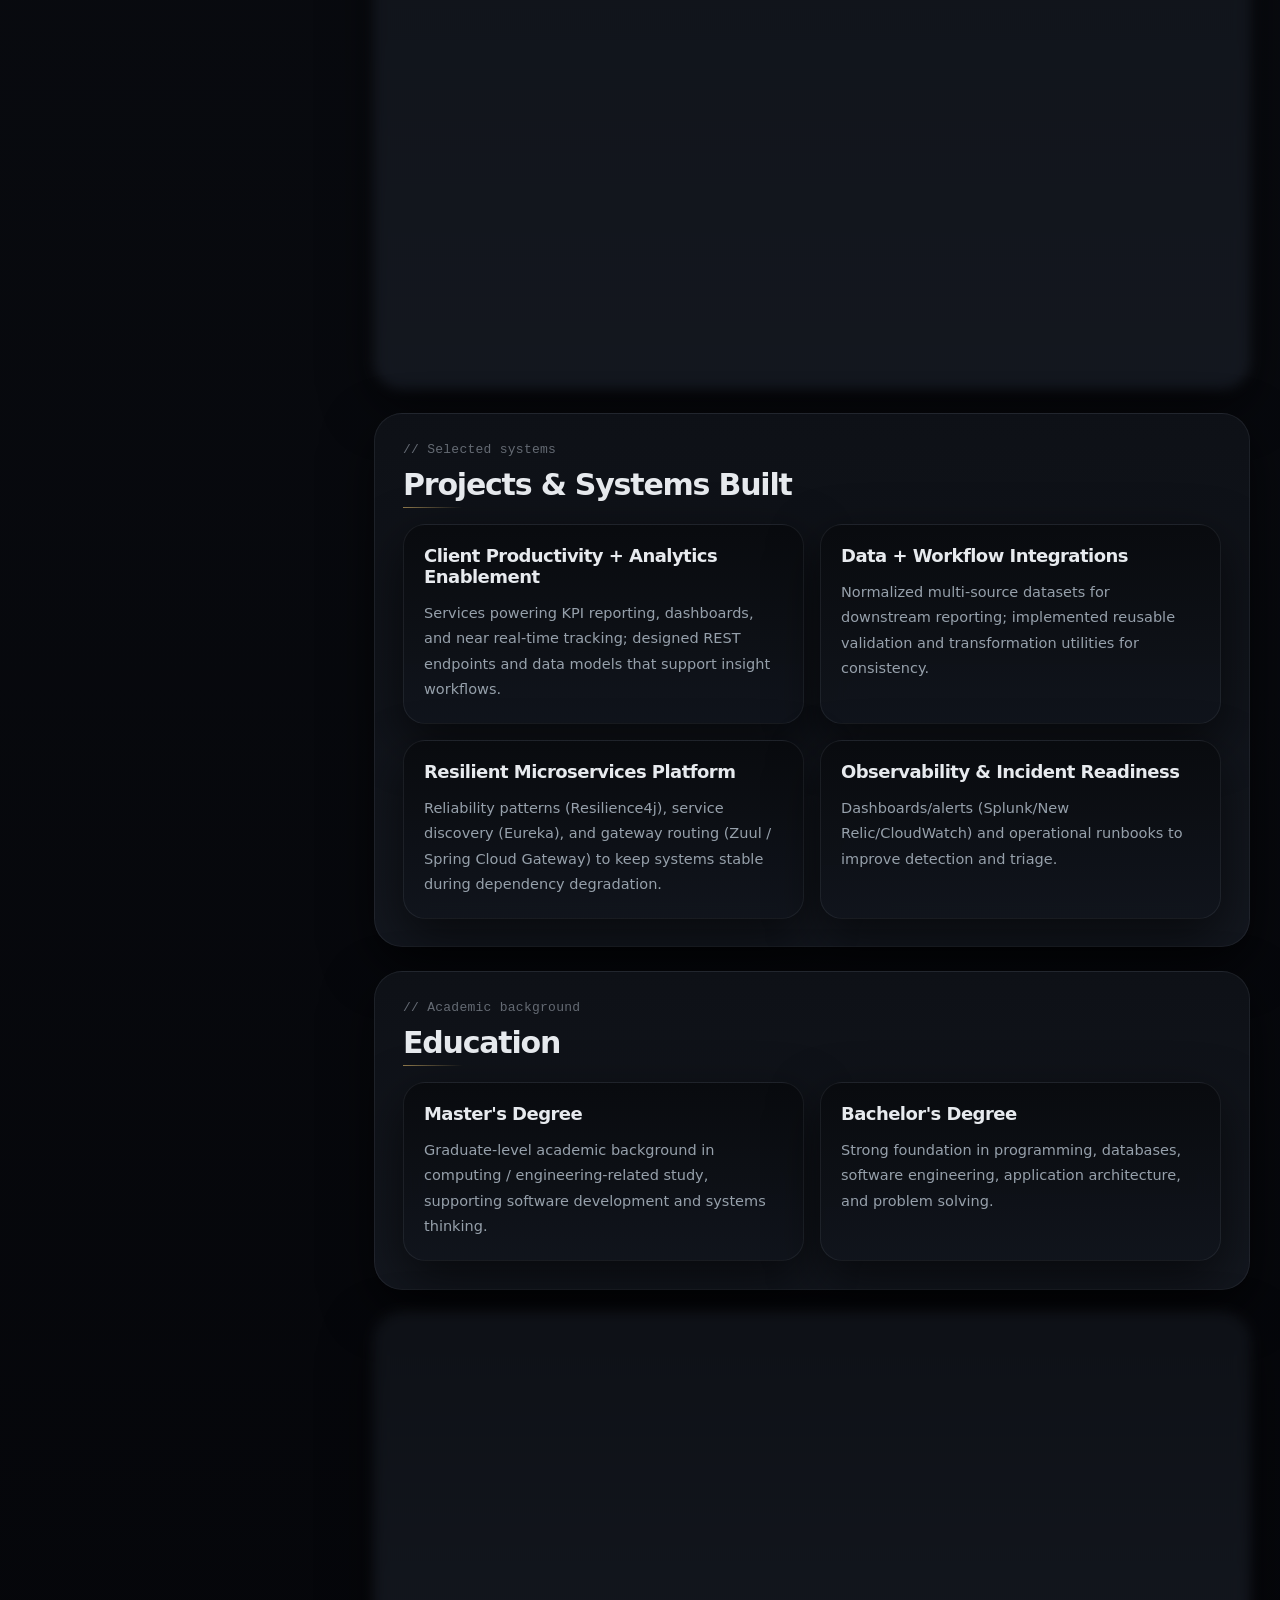
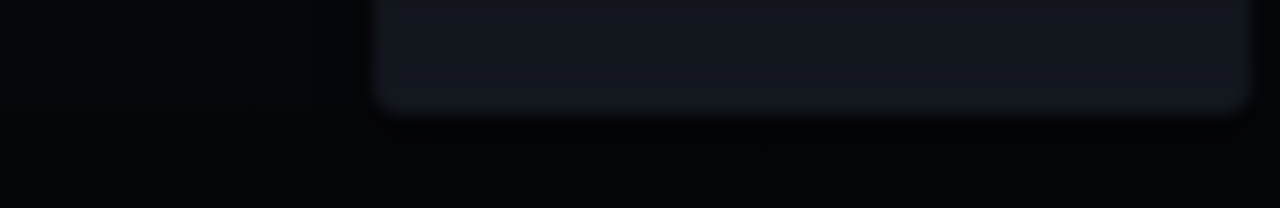
==== commit 9de1f298: "Update index.html" ====
--- a/index.html
+++ b/index.html
@@ -1049,7 +1049,7 @@
         </div>
       </section>
 
-      <div class="footer">Manish Vemulapalli · Software Engineer</div>
+      <div class="footer">Manish · Software Engineer</div>
     </main>
   </div>
 <script>
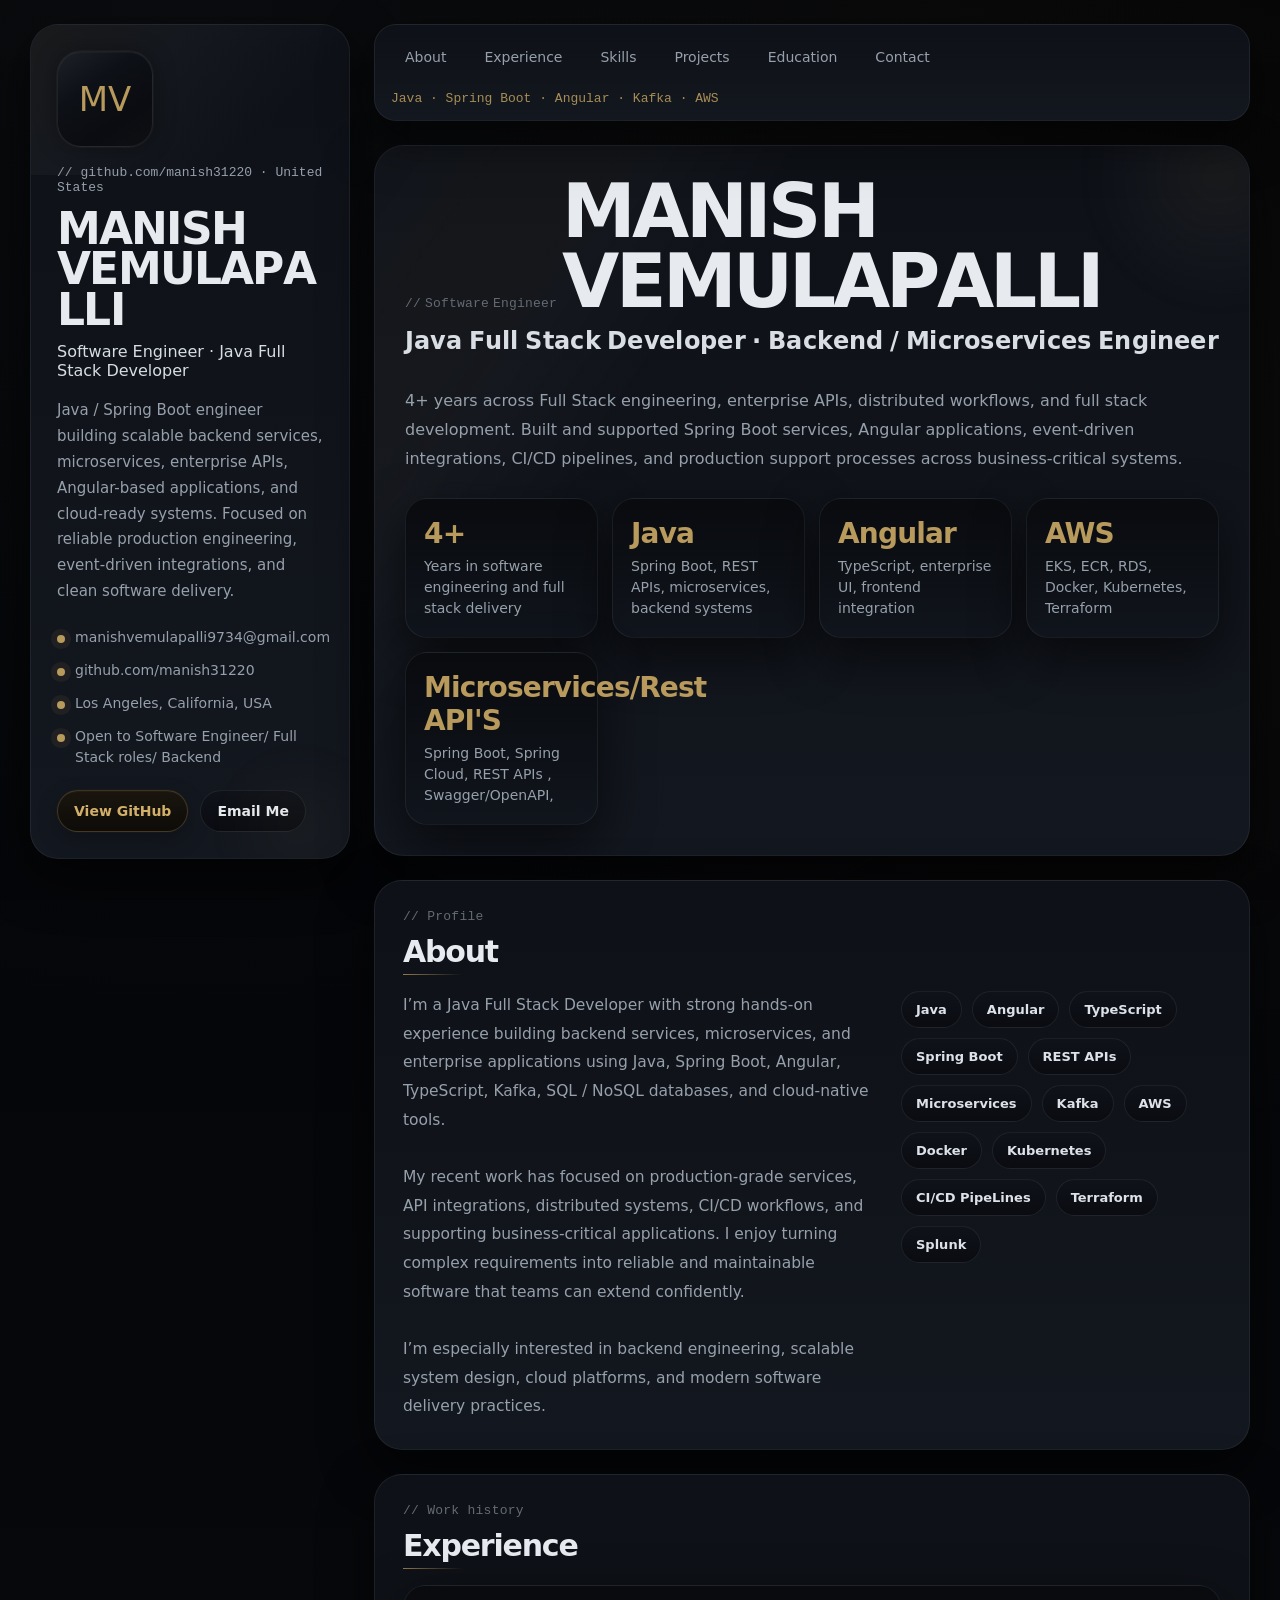
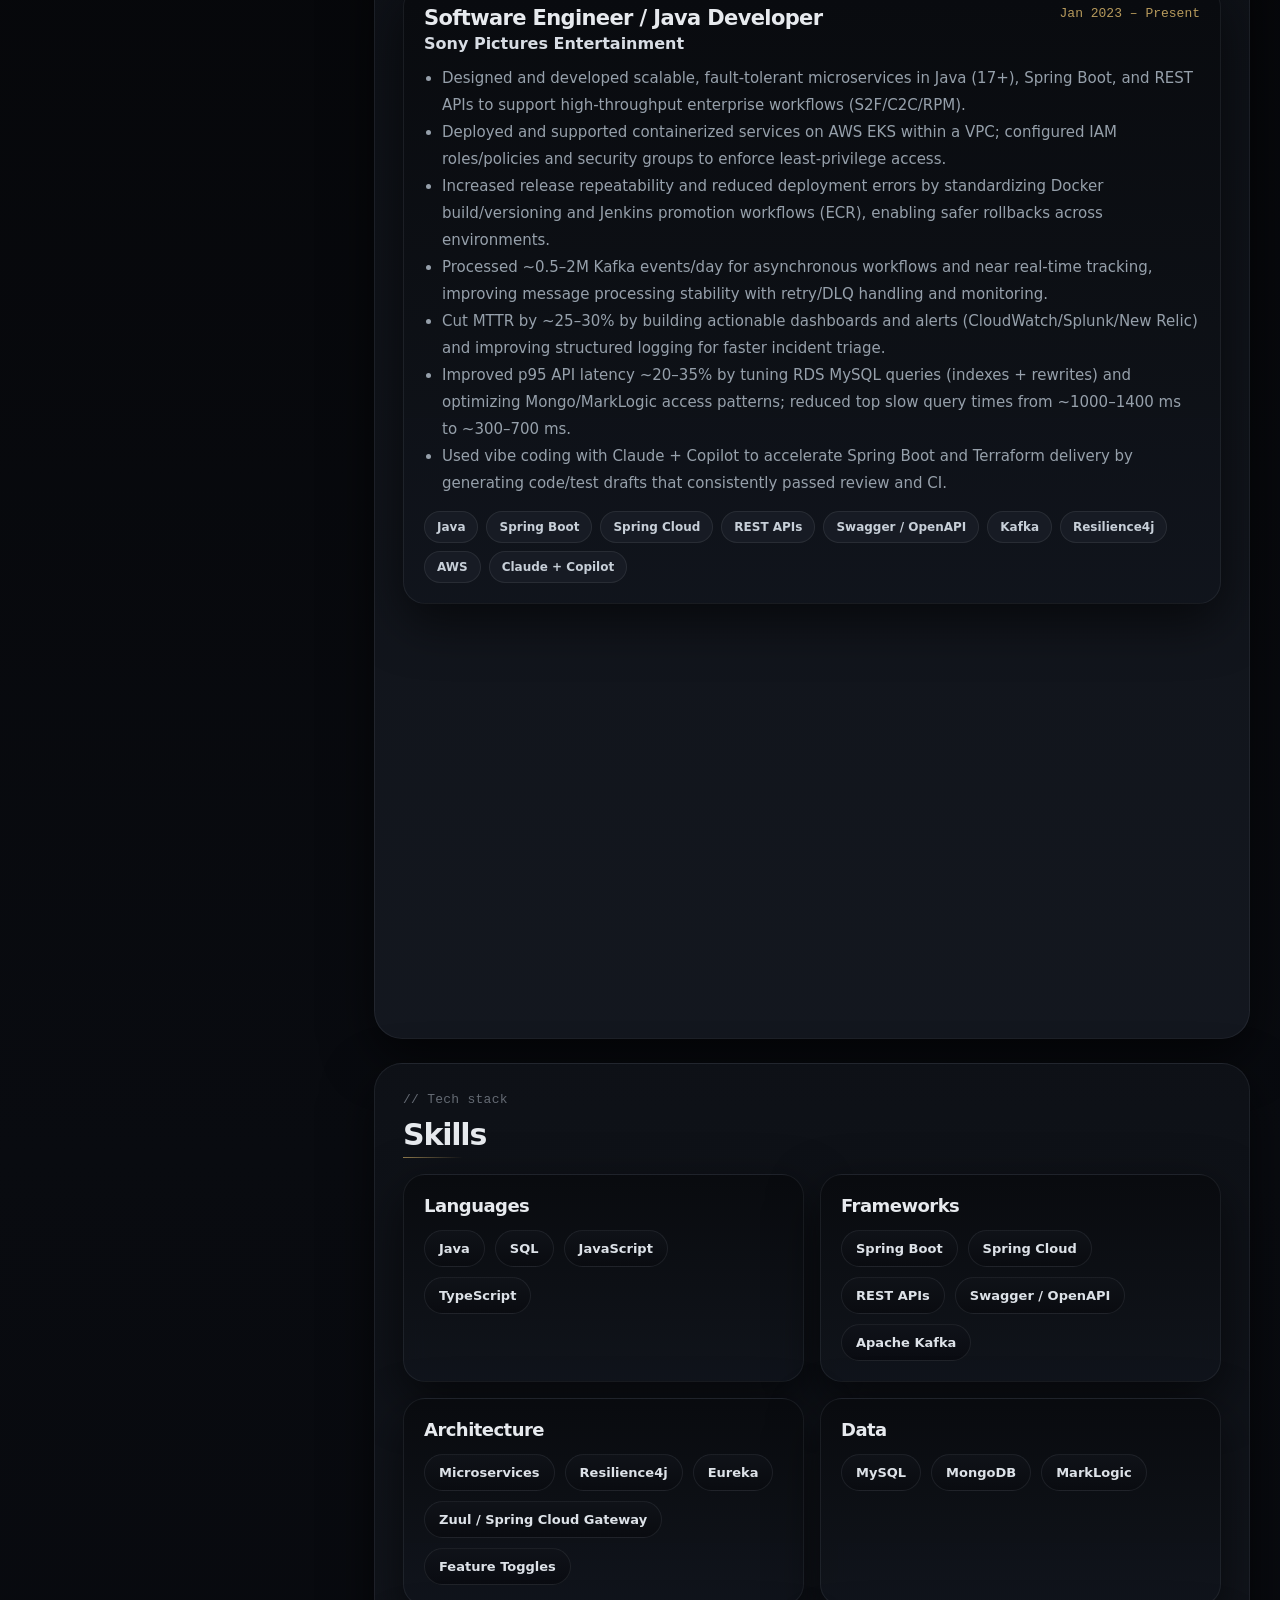
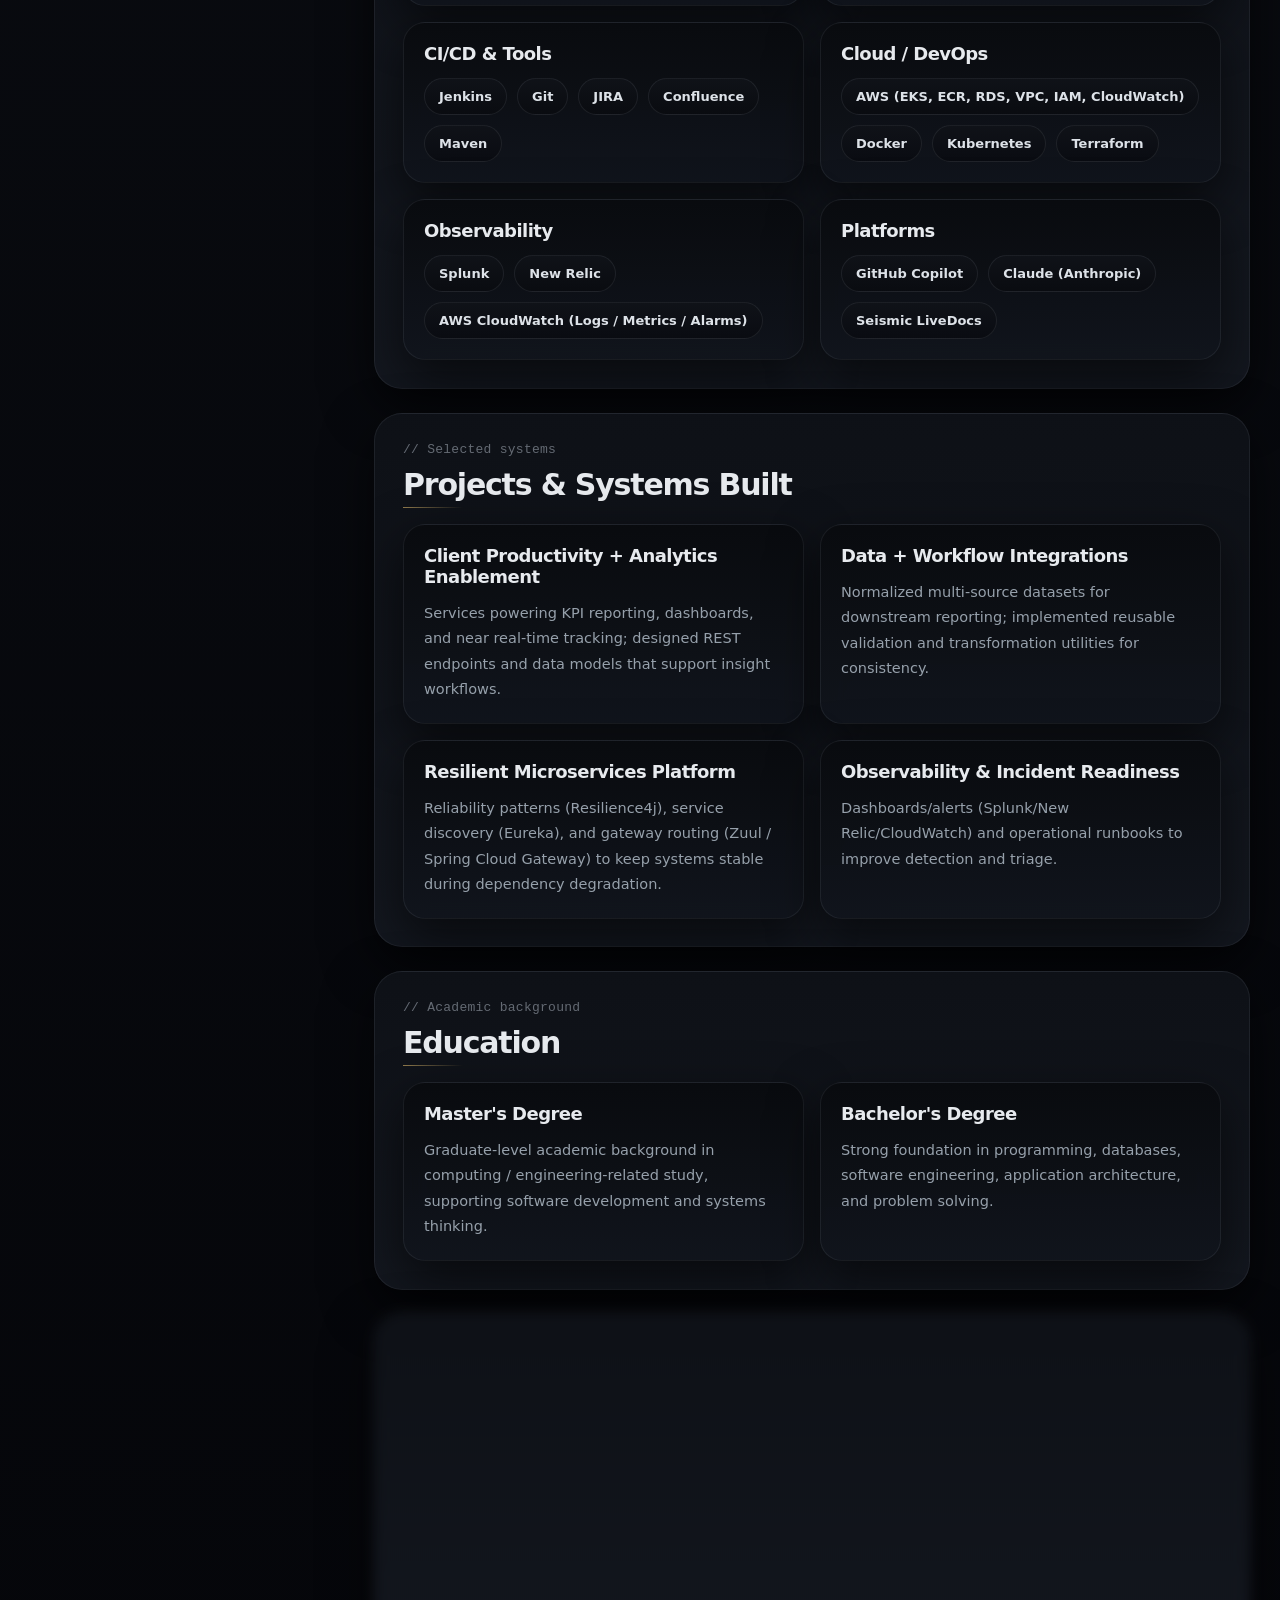
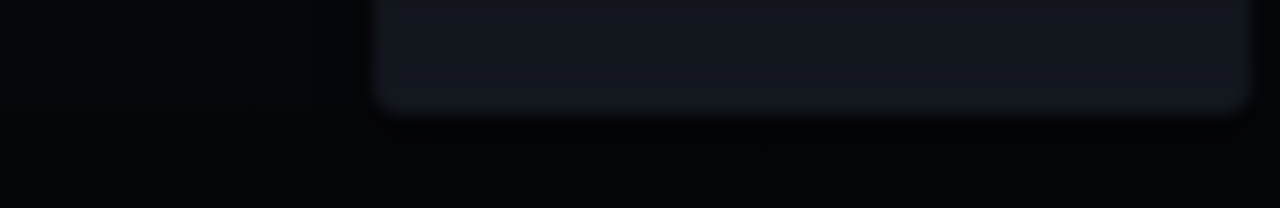
==== commit c0e52222: "Update index.html" ====
--- a/index.html
+++ b/index.html
@@ -3,7 +3,7 @@
 <head>
   <meta charset="UTF-8" />
   <meta name="viewport" content="width=device-width, initial-scale=1.0" />
-  <title>Manish Vemulapalli — Software Engineer</title>
+  <title>Manish — Software Engineer</title>
   <meta name="description" content="Manish Vemulapalli — Java Full Stack Developer focused on Spring Boot, Angular, microservices, Kafka, AWS, and cloud-native systems." />
   <style>
     :root{
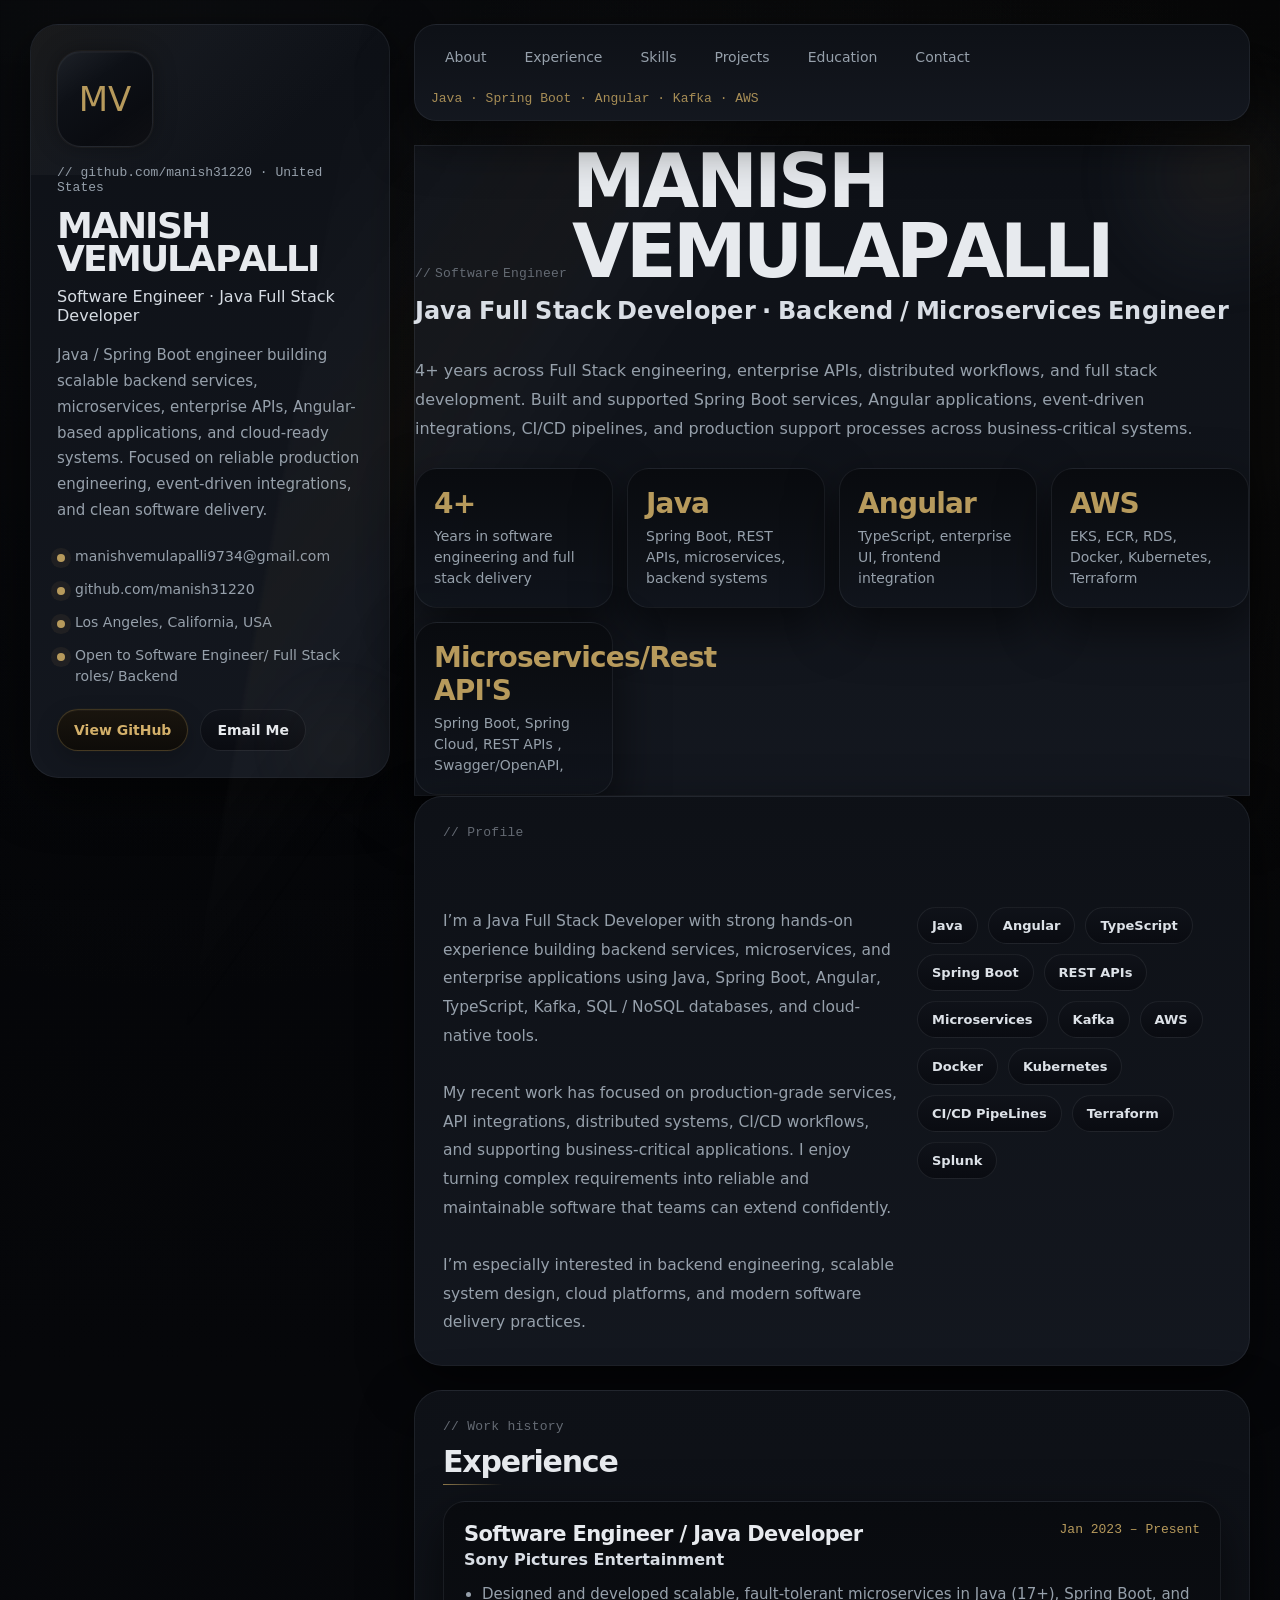
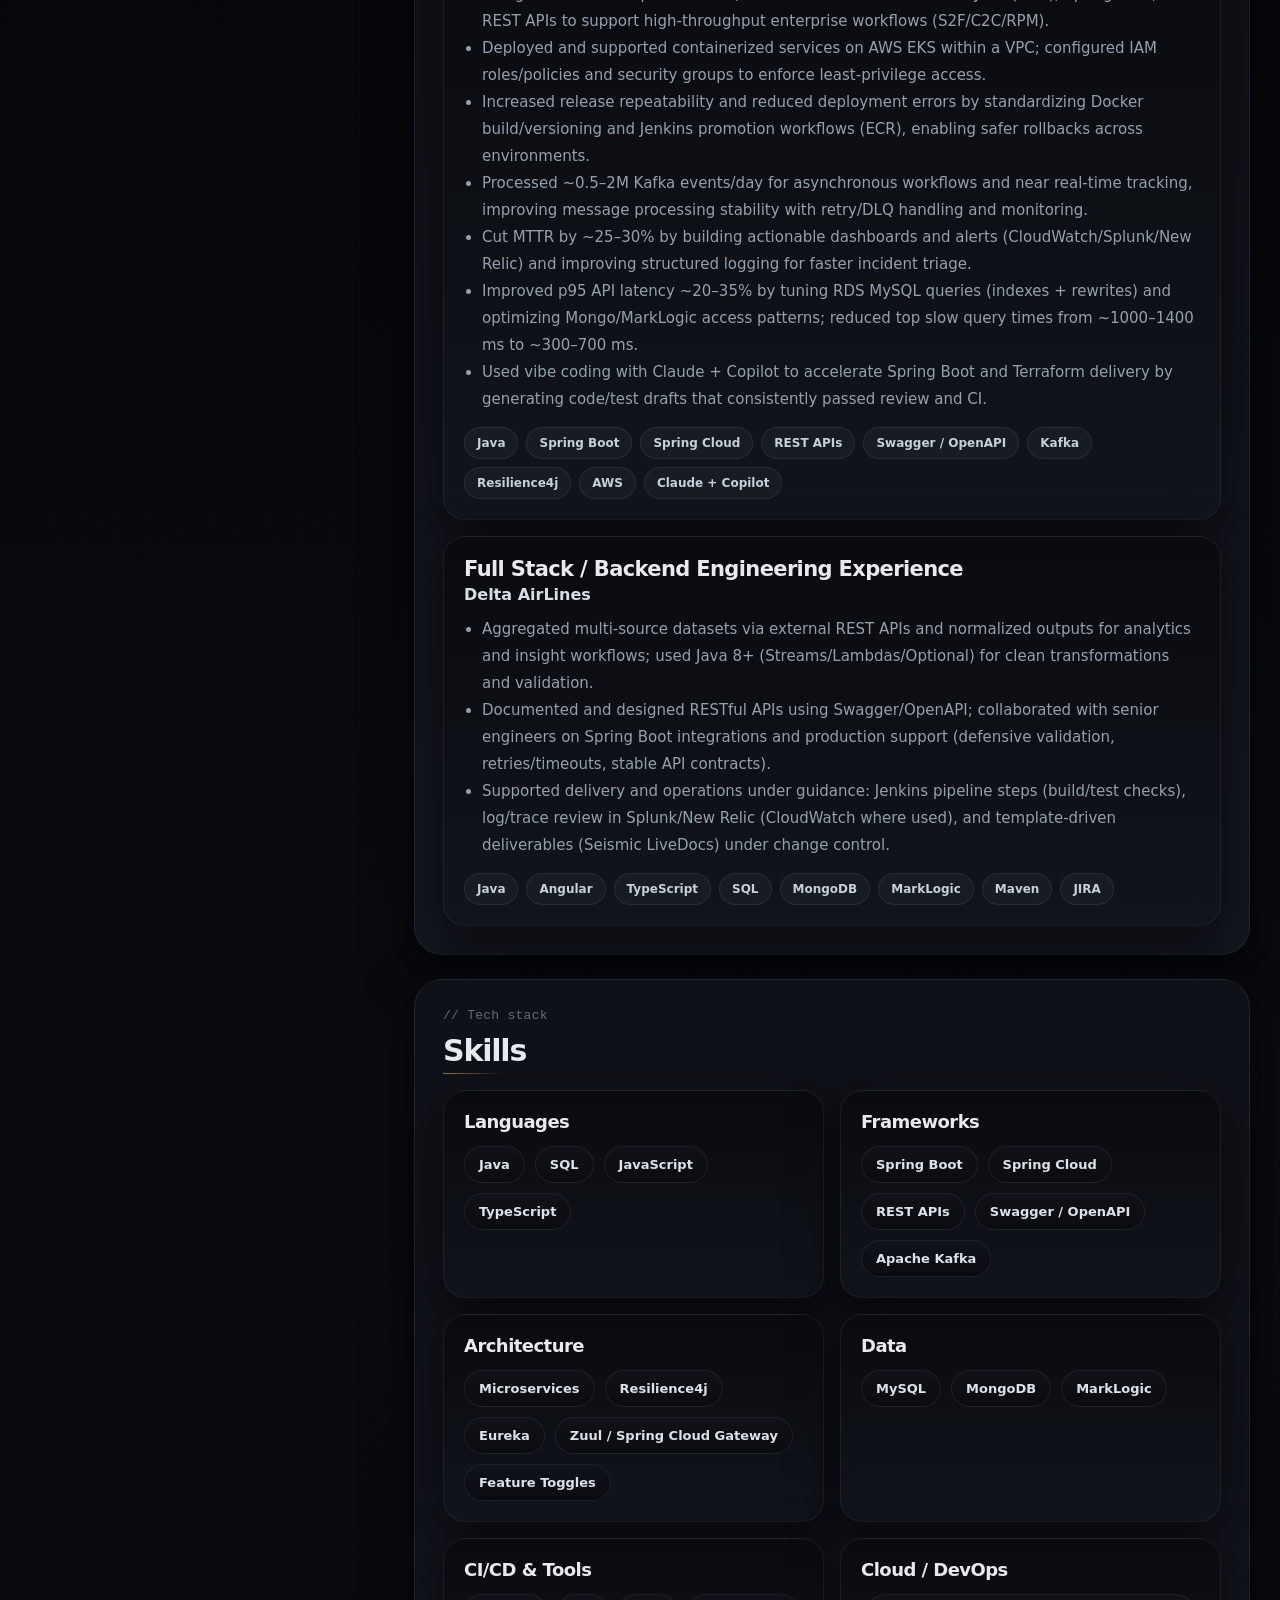
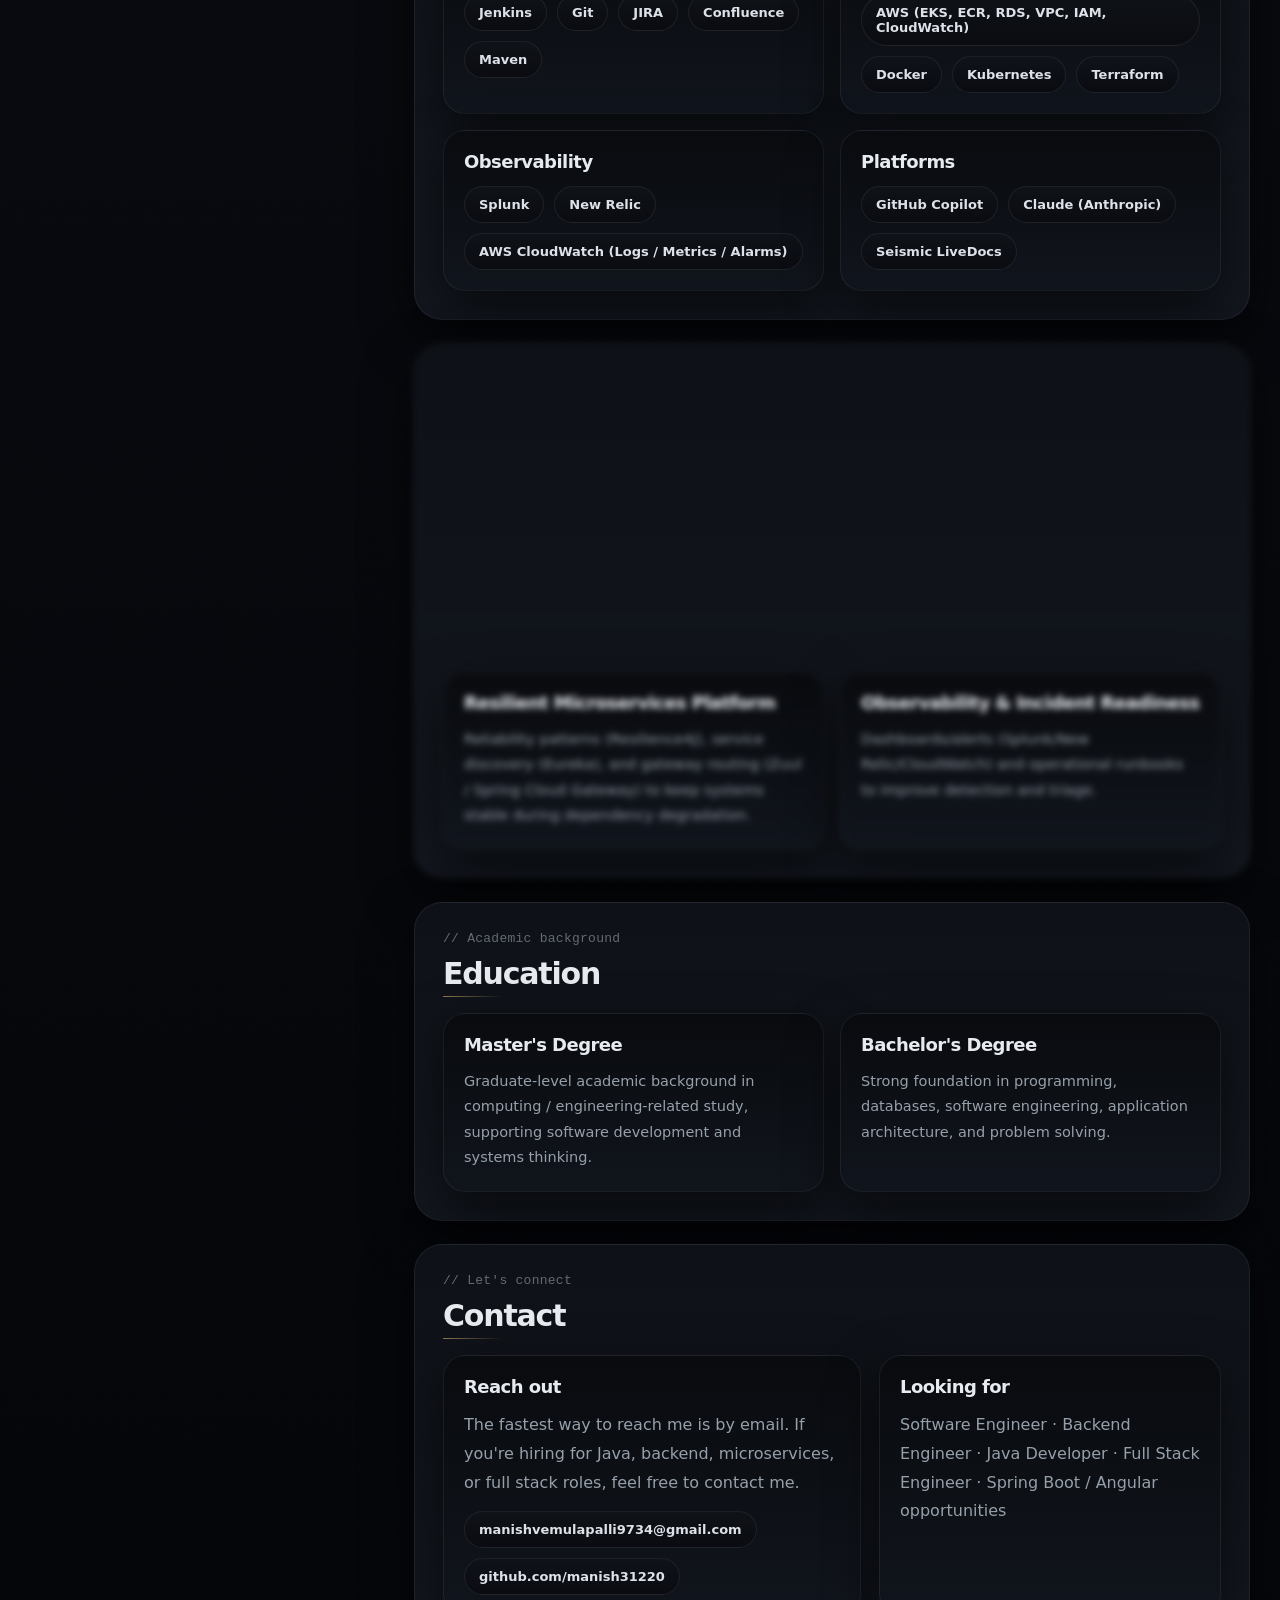
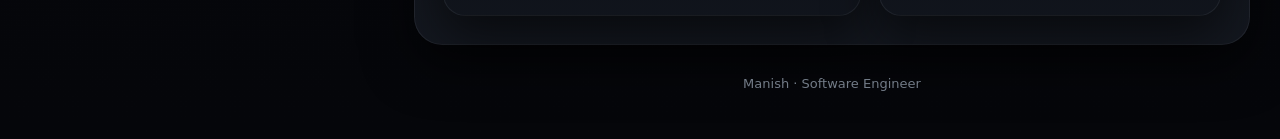
==== commit c491ade7: "Update index.html" ====
--- a/index.html
+++ b/index.html
@@ -55,15 +55,15 @@
     a { color: inherit; text-decoration: none; }
 
     .page {
-      position: relative;
-      z-index: 1;
-      width: min(1220px, calc(100% - 32px));
-      margin: 24px auto;
-      display: grid;
-      grid-template-columns: 320px 1fr;
-      gap: 24px;
-      align-items: start;
-    }
+  position: relative;
+  z-index: 1;
+  width: min(1220px, calc(100% - 32px));
+  margin: 24px auto;
+  display: grid;
+  grid-template-columns: 360px 1fr;
+  gap: 24px;
+  align-items: start;
+}
 
     .sidebar, .topbar, .hero, section.block, .card, .job, .stat {
       border: 1px solid rgba(100,106,115,.18);
@@ -145,14 +145,15 @@
       margin-bottom: 14px;
     }
 
-    .name {
-      font-size: 44px;
-      line-height: .92;
-      letter-spacing: -.04em;
-      margin: 0 0 12px 0;
-      font-weight: 800;
-    }
-
+   .name {
+  font-size: 36px;
+  line-height: .92;
+  letter-spacing: -.05em;
+  margin: 0 0 12px 0;
+  font-weight: 800;
+  white-space: nowrap;
+  display: inline-block;
+}
     .role {
       font-size: 16px;
       color: #d7dde4;
@@ -316,15 +317,14 @@
       opacity: .9;
     }
 
-    .hero {
-      border-radius: 30px;
-      padding: 30px;
-      margin-bottom: 24px;
-      position: relative;
-      overflow: hidden;
-      animation: panel-enter .9s ease both;
-      isolation: isolate;
-    }
+    .hero h1 {
+  margin: 0 0 10px 0;
+  font-size: clamp(44px, 7vw, 74px);
+  line-height: .92;
+  letter-spacing: -.05em;
+  white-space: nowrap;
+  display: inline-block;
+}
 
     .hero::before{
       content:"";
@@ -613,16 +613,16 @@
 
     /* Motion */
     .scroll-reveal {
-      opacity: 0;
-      transform: translateY(18px) scale(.99);
-      filter: blur(6px);
-      transition:
-        opacity .72s cubic-bezier(.2,.8,.2,1),
-        transform .72s cubic-bezier(.2,.8,.2,1),
-        filter .72s cubic-bezier(.2,.8,.2,1);
-      transition-delay: var(--reveal-delay, 0ms);
-      will-change: opacity, transform, filter;
-    }
+  opacity: 0;
+  transform: translateY(12px) scale(.995);
+  filter: blur(3px);
+  transition:
+    opacity .42s cubic-bezier(.2,.8,.2,1),
+    transform .42s cubic-bezier(.2,.8,.2,1),
+    filter .42s cubic-bezier(.2,.8,.2,1);
+  transition-delay: var(--reveal-delay, 0ms);
+  will-change: opacity, transform, filter;
+}
 
     .scroll-reveal.is-visible {
       opacity: 1;
@@ -737,8 +737,8 @@
         padding: 20px;
       }
 
-      .name { font-size: 36px; }
-      .hero h1 { font-size: 42px; }
+      .name { font-size: 32px; }
+      .hero h1 { font-size: 40px; }
       .stats, .skills-grid, .project-grid, .edu-grid { grid-template-columns: 1fr; }
       .nav { align-items:flex-start; }
     }
@@ -1106,9 +1106,9 @@
 
       elements.forEach((el, index) => {
         el.classList.add("scroll-reveal");
-        const delay = el.classList.contains("stat")
-          ? Math.min(index * 28, 140)
-          : Math.min(index * 34, 180);
+       const delay = el.classList.contains("stat")
+  ? Math.min(index * 14, 70)
+  : Math.min(index * 18, 90);
         el.style.setProperty("--reveal-delay", delay + "ms");
       });
 
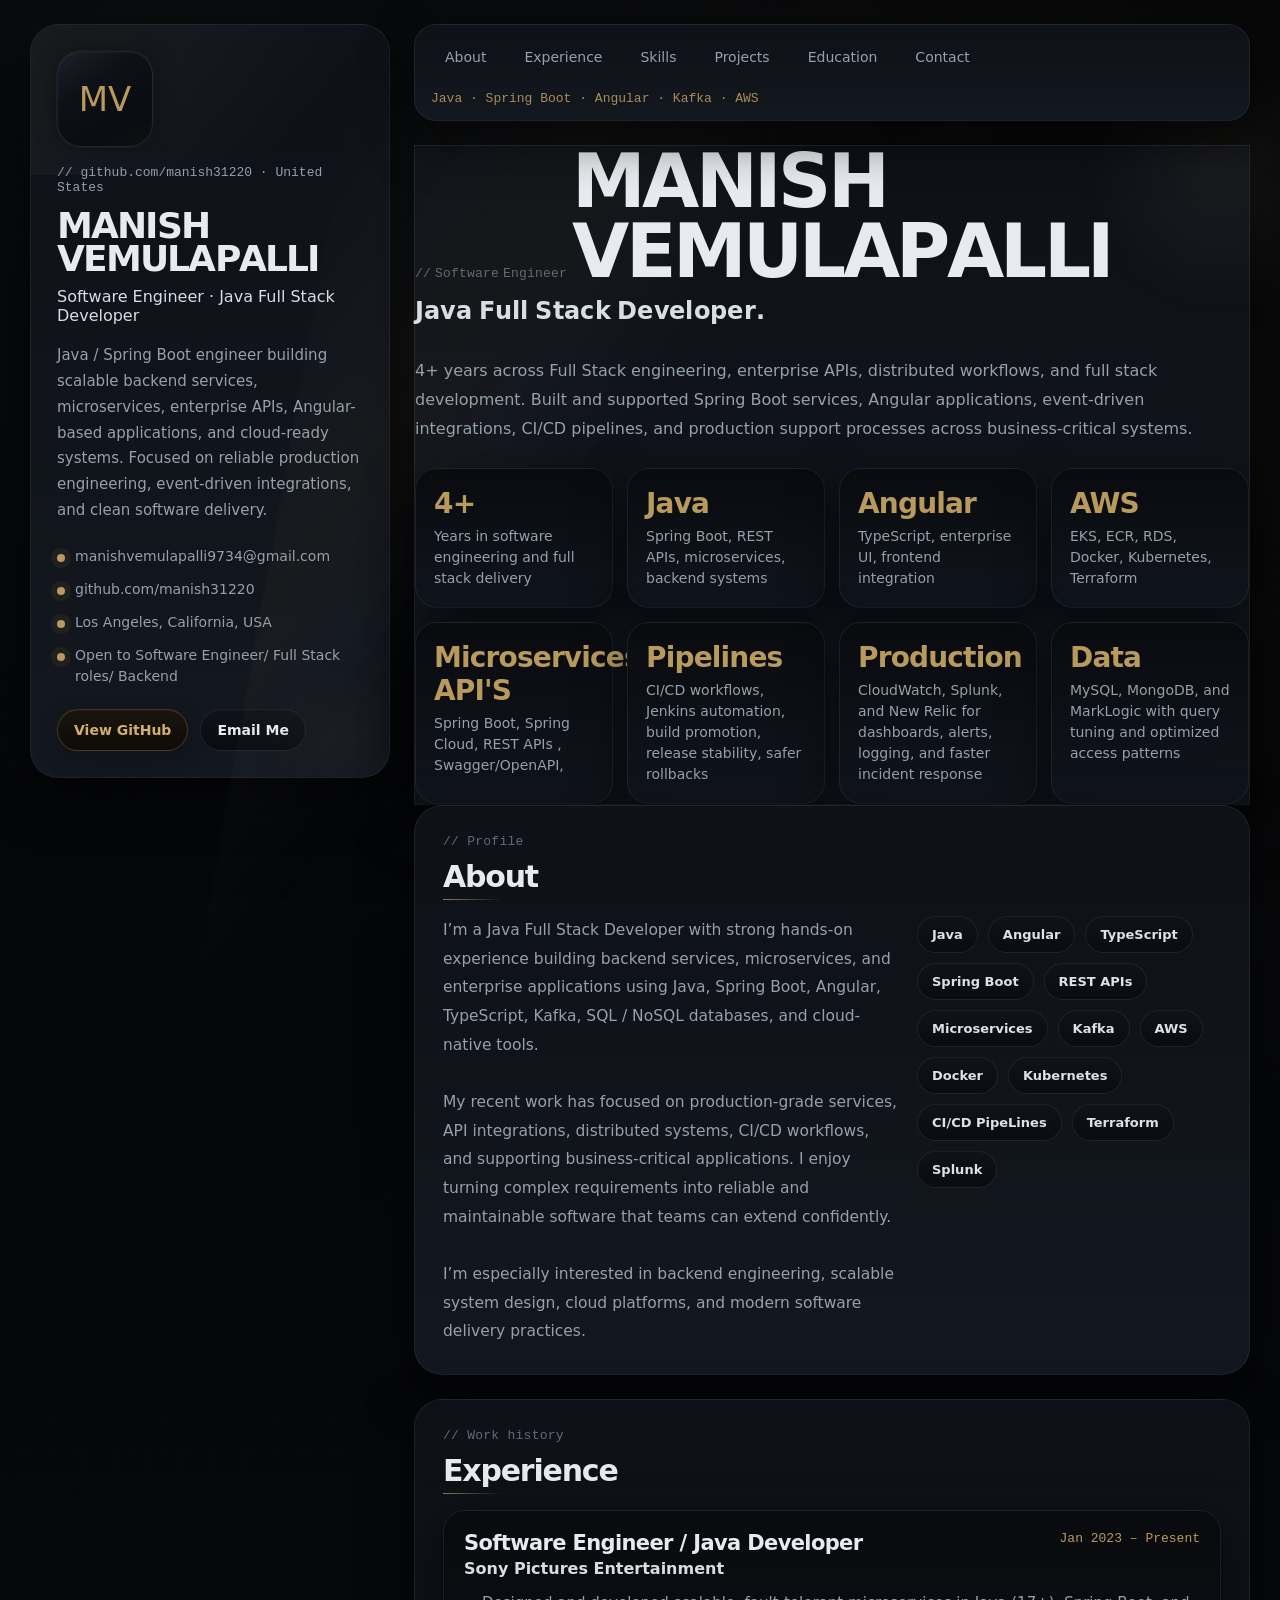
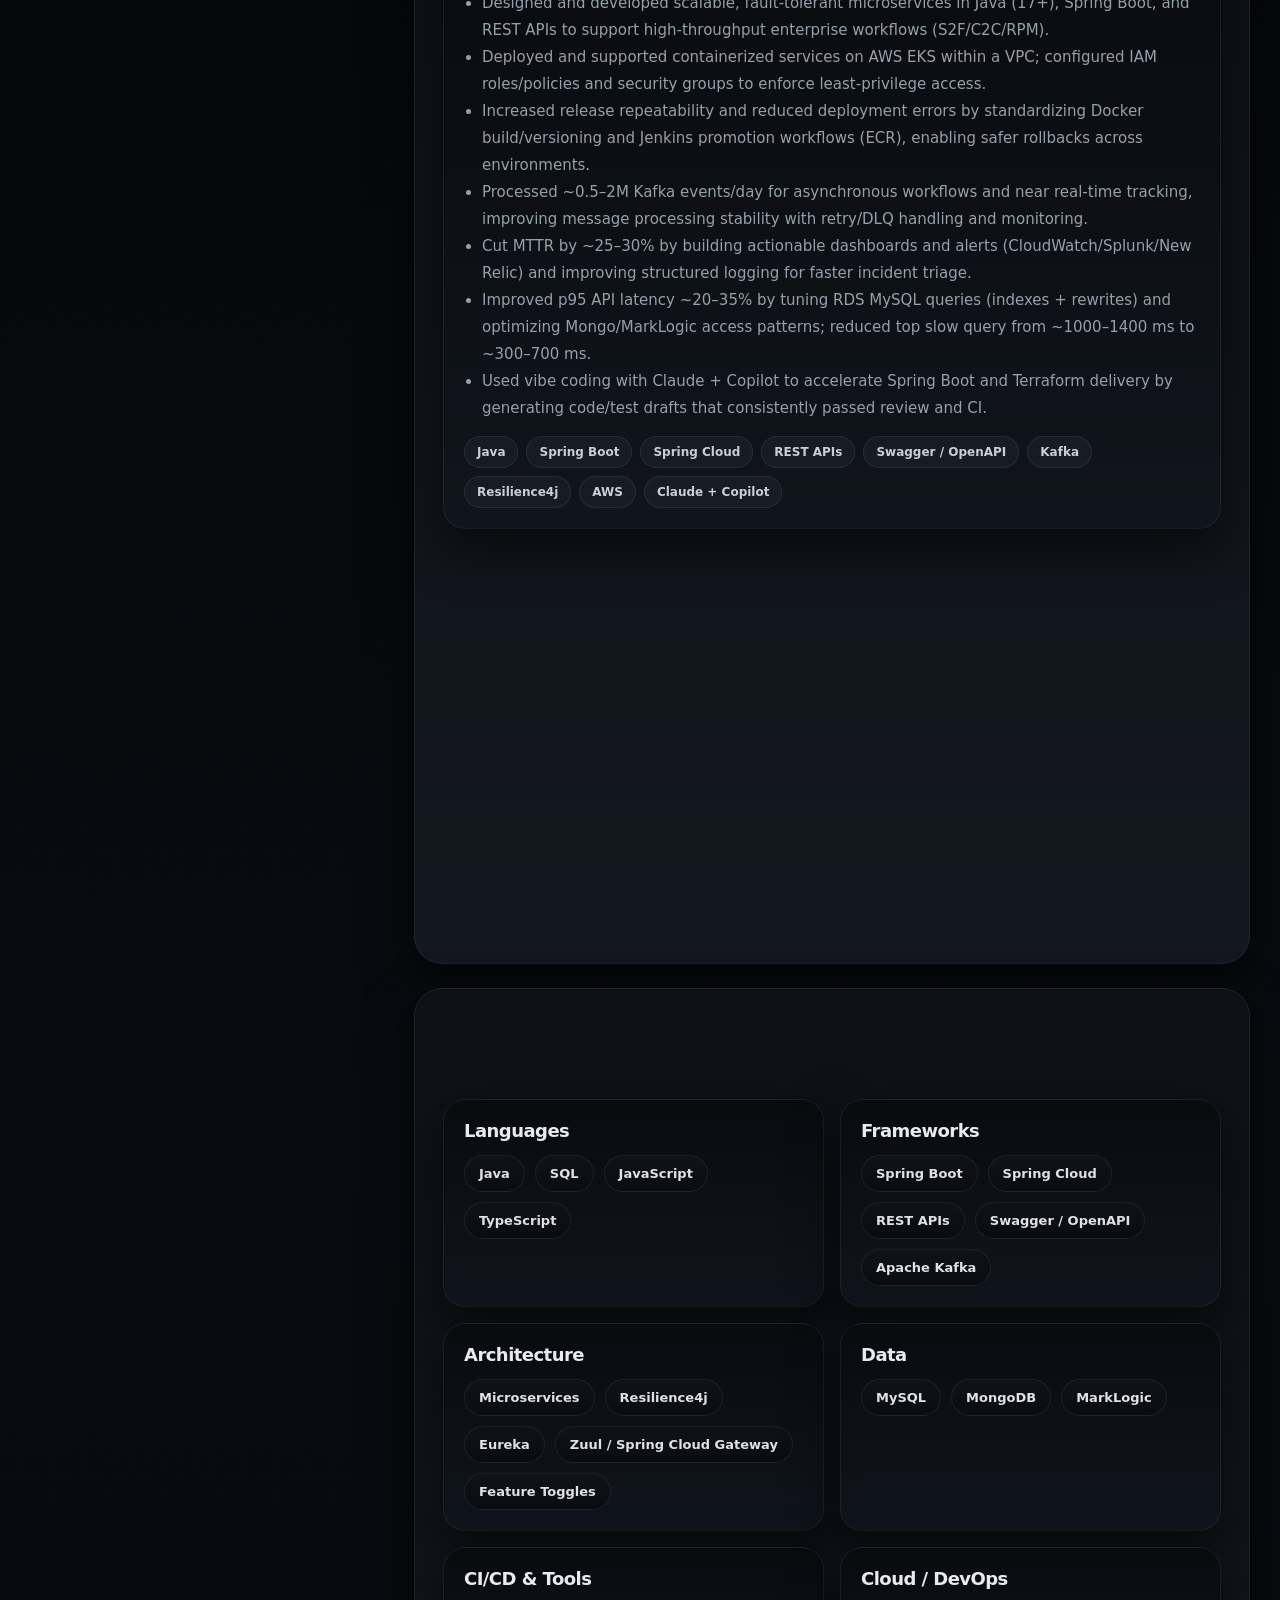
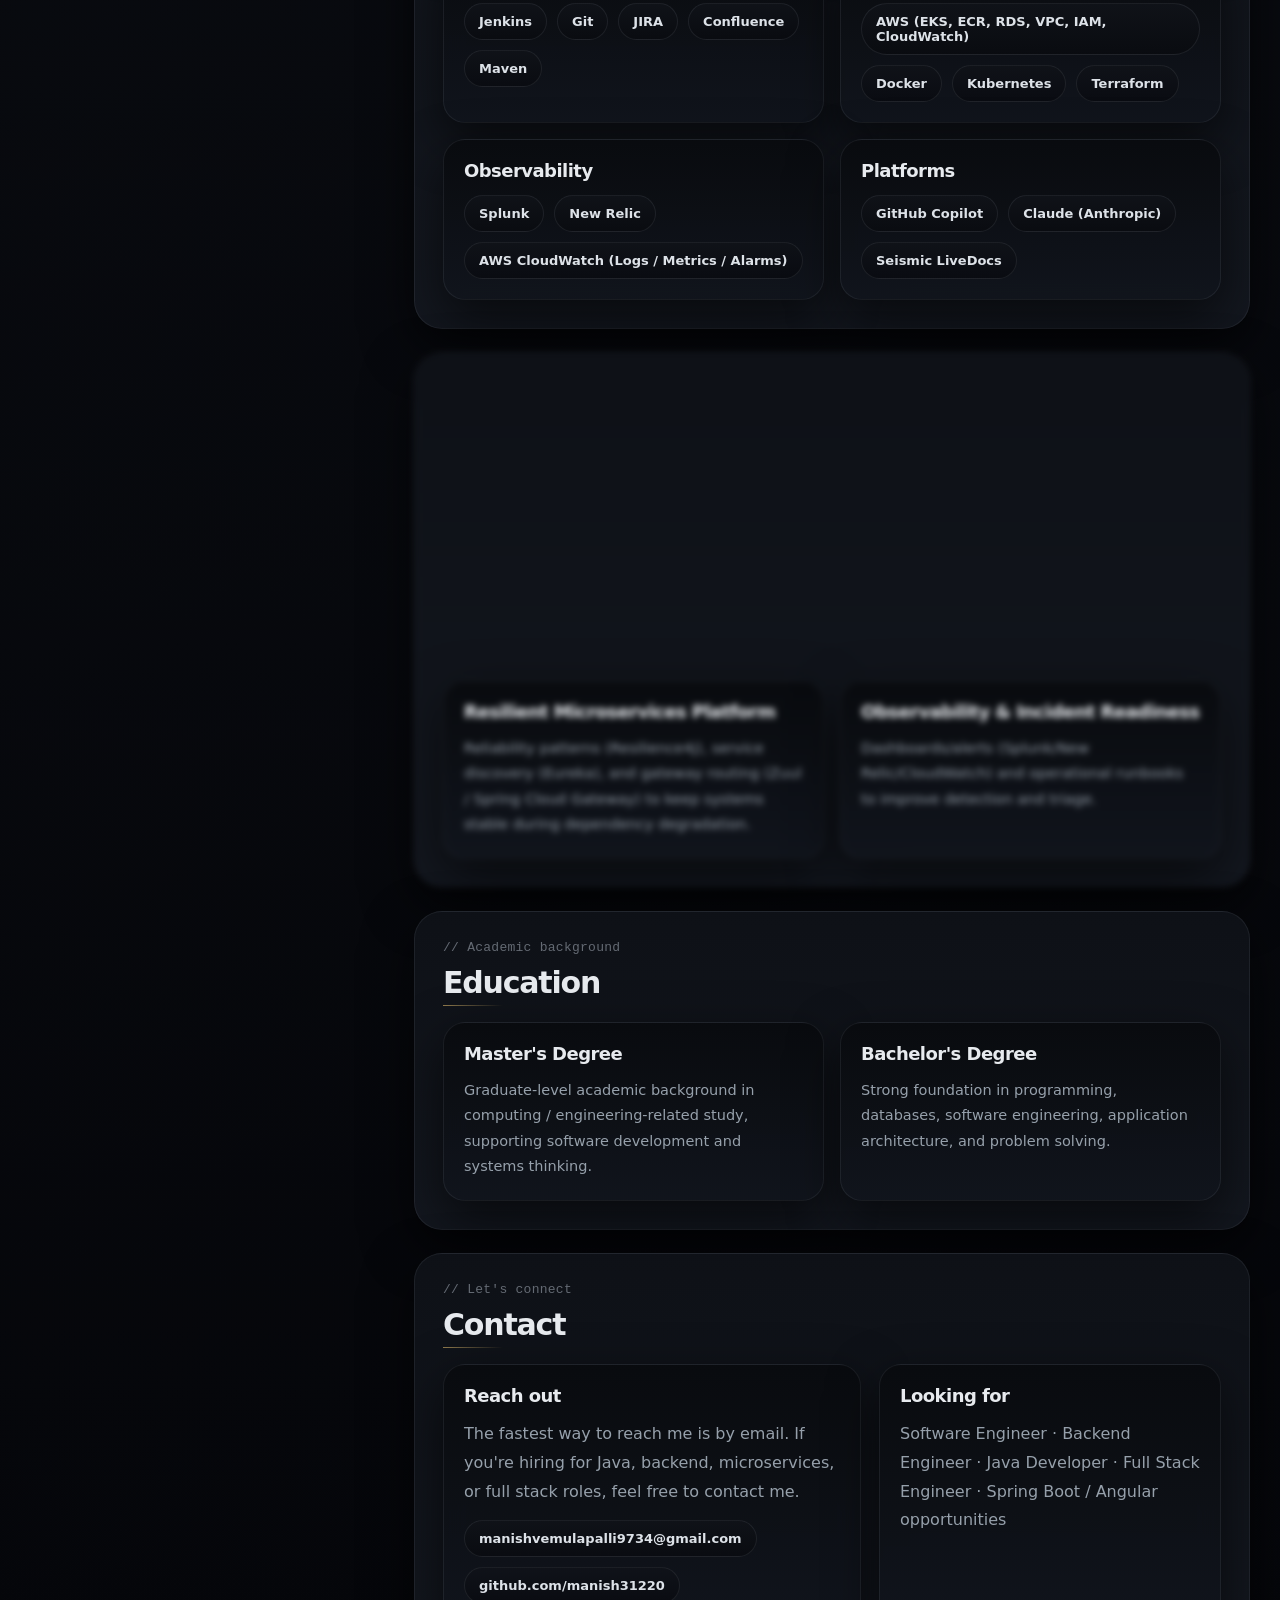
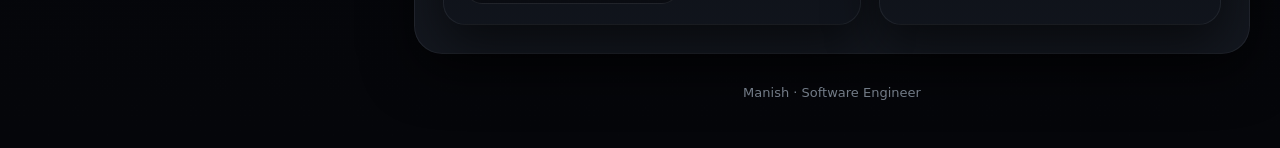
==== commit d019b4fc: "Update index.html" ====
--- a/index.html
+++ b/index.html
@@ -788,7 +788,7 @@
       <section class="hero">
         <div class="eyebrow">// Software Engineer</div>
         <h1>MANISH<br>VEMULAPALLI</h1>
-        <div class="subtitle">Java Full Stack Developer · Backend / Microservices Engineer</div>
+        <div class="subtitle">Java Full Stack Developer. </div>
         <p>
           4+ years across Full Stack engineering, enterprise APIs, distributed workflows, and full stack development.
           Built and supported Spring Boot services, Angular applications, event-driven integrations, CI/CD pipelines,
@@ -800,7 +800,10 @@
           <div class="stat"><strong>Java</strong><span>Spring Boot, REST APIs, microservices, backend systems</span></div>
           <div class="stat"><strong>Angular</strong><span>TypeScript, enterprise UI, frontend integration</span></div>
           <div class="stat"><strong>AWS</strong><span>EKS, ECR, RDS, Docker, Kubernetes, Terraform</span></div>
-          <div class="stat"><strong>Microservices/Rest API'S</strong><span>Spring Boot, Spring Cloud, REST APIs , Swagger/OpenAPI,</span></div>
+          <div class="stat"><strong>Microservices/ API'S</strong><span>Spring Boot, Spring Cloud, REST APIs , Swagger/OpenAPI,</span></div>
+          <div class="stat"><strong>Pipelines</strong><span>CI/CD workflows, Jenkins automation, build promotion, release stability, safer rollbacks</span></div>
+<div class="stat"><strong>Production</strong><span>CloudWatch, Splunk, and New Relic for dashboards, alerts, logging, and faster incident response</span></div>
+<div class="stat"><strong>Data</strong><span>MySQL, MongoDB, and MarkLogic with query tuning and optimized access patterns</span></div>
         </div>
       </section>
 
@@ -857,7 +860,7 @@
               <li>Increased release repeatability and reduced deployment errors by standardizing Docker build/versioning and Jenkins promotion workflows (ECR), enabling safer rollbacks across environments.</li>
               <li>Processed ~0.5–2M Kafka events/day for asynchronous workflows and near real-time tracking, improving message processing stability with retry/DLQ handling and monitoring.</li>
               <li>Cut MTTR by ~25–30% by building actionable dashboards and alerts (CloudWatch/Splunk/New Relic) and improving structured logging for faster incident triage.</li>
-              <li>Improved p95 API latency ~20–35% by tuning RDS MySQL queries (indexes + rewrites) and optimizing Mongo/MarkLogic access patterns; reduced top slow query times from ~1000–1400 ms to ~300–700 ms.</li>
+              <li>Improved p95 API latency ~20–35% by tuning RDS MySQL queries (indexes + rewrites) and optimizing Mongo/MarkLogic access patterns; reduced top slow query from ~1000–1400 ms to ~300–700 ms.</li>
               <li>Used vibe coding with Claude + Copilot to accelerate Spring Boot and Terraform delivery by generating code/test drafts that consistently passed review and CI.</li>
             </ul>
 
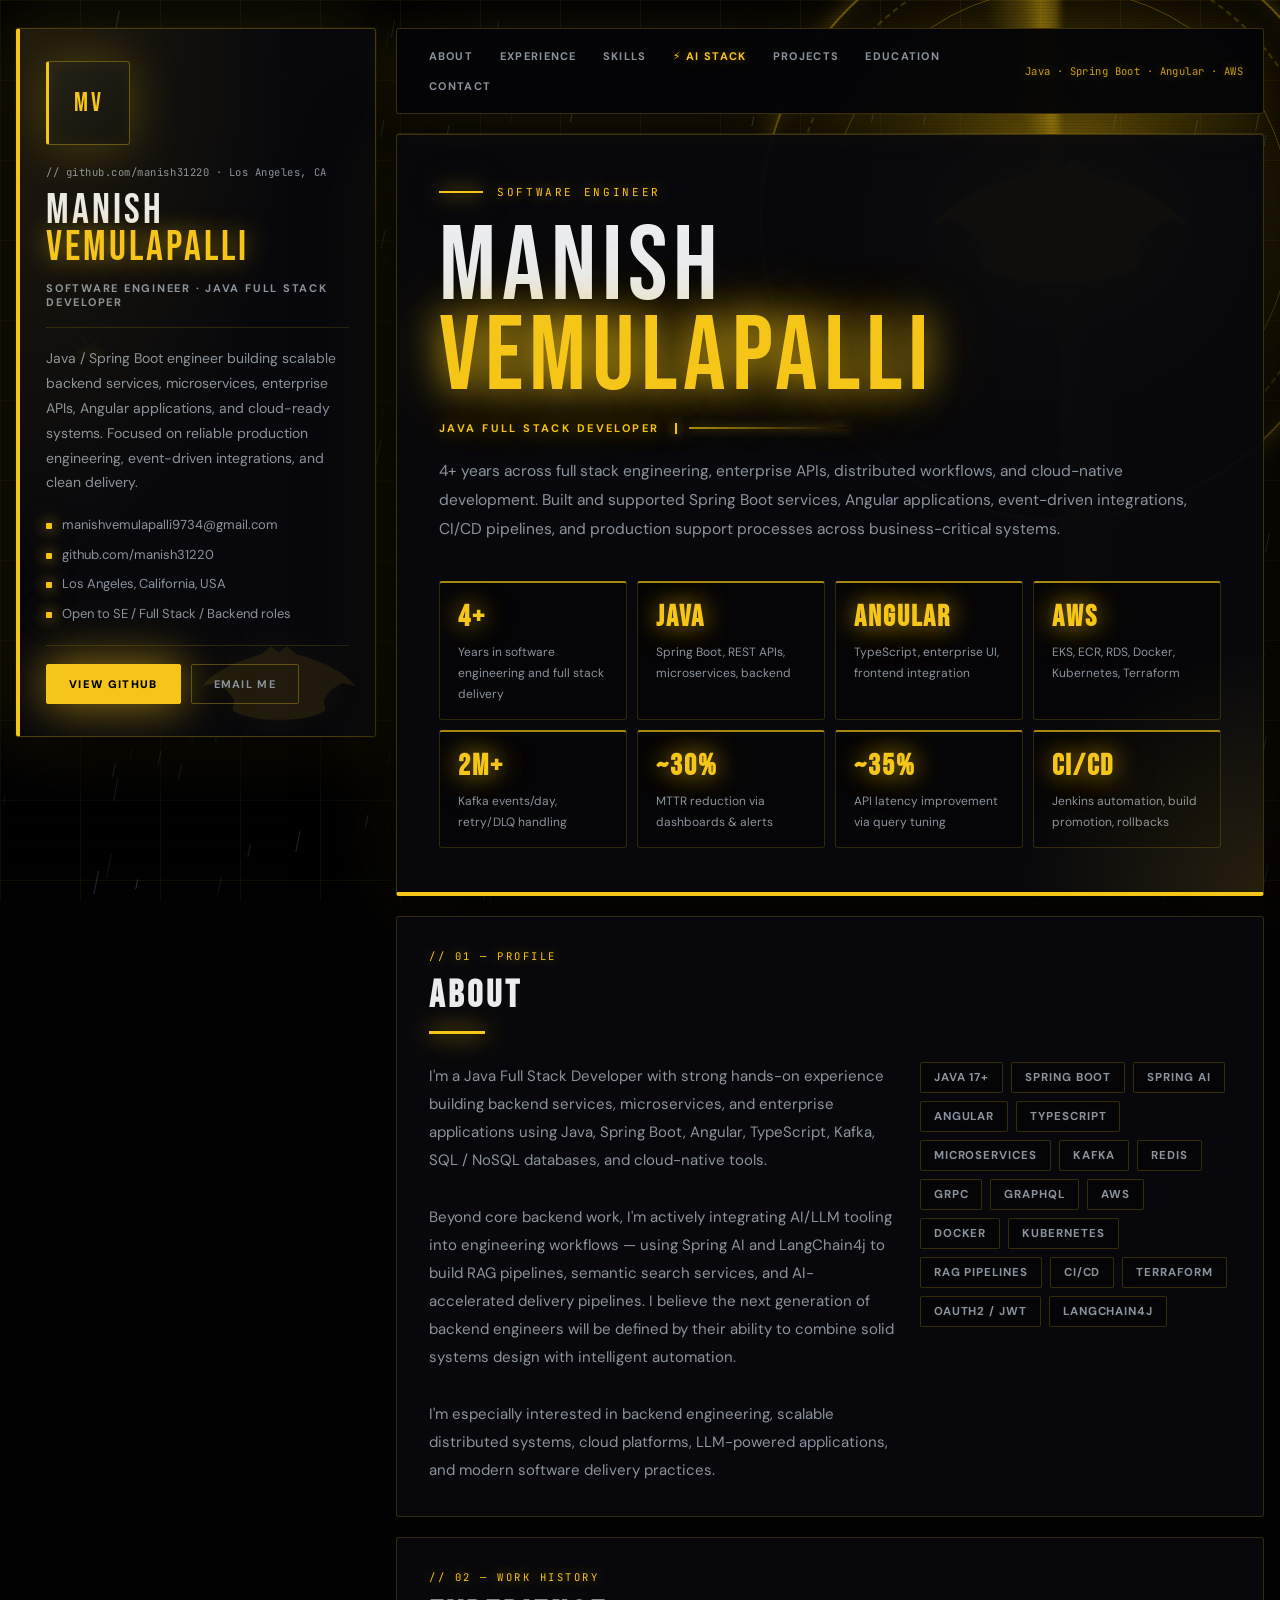
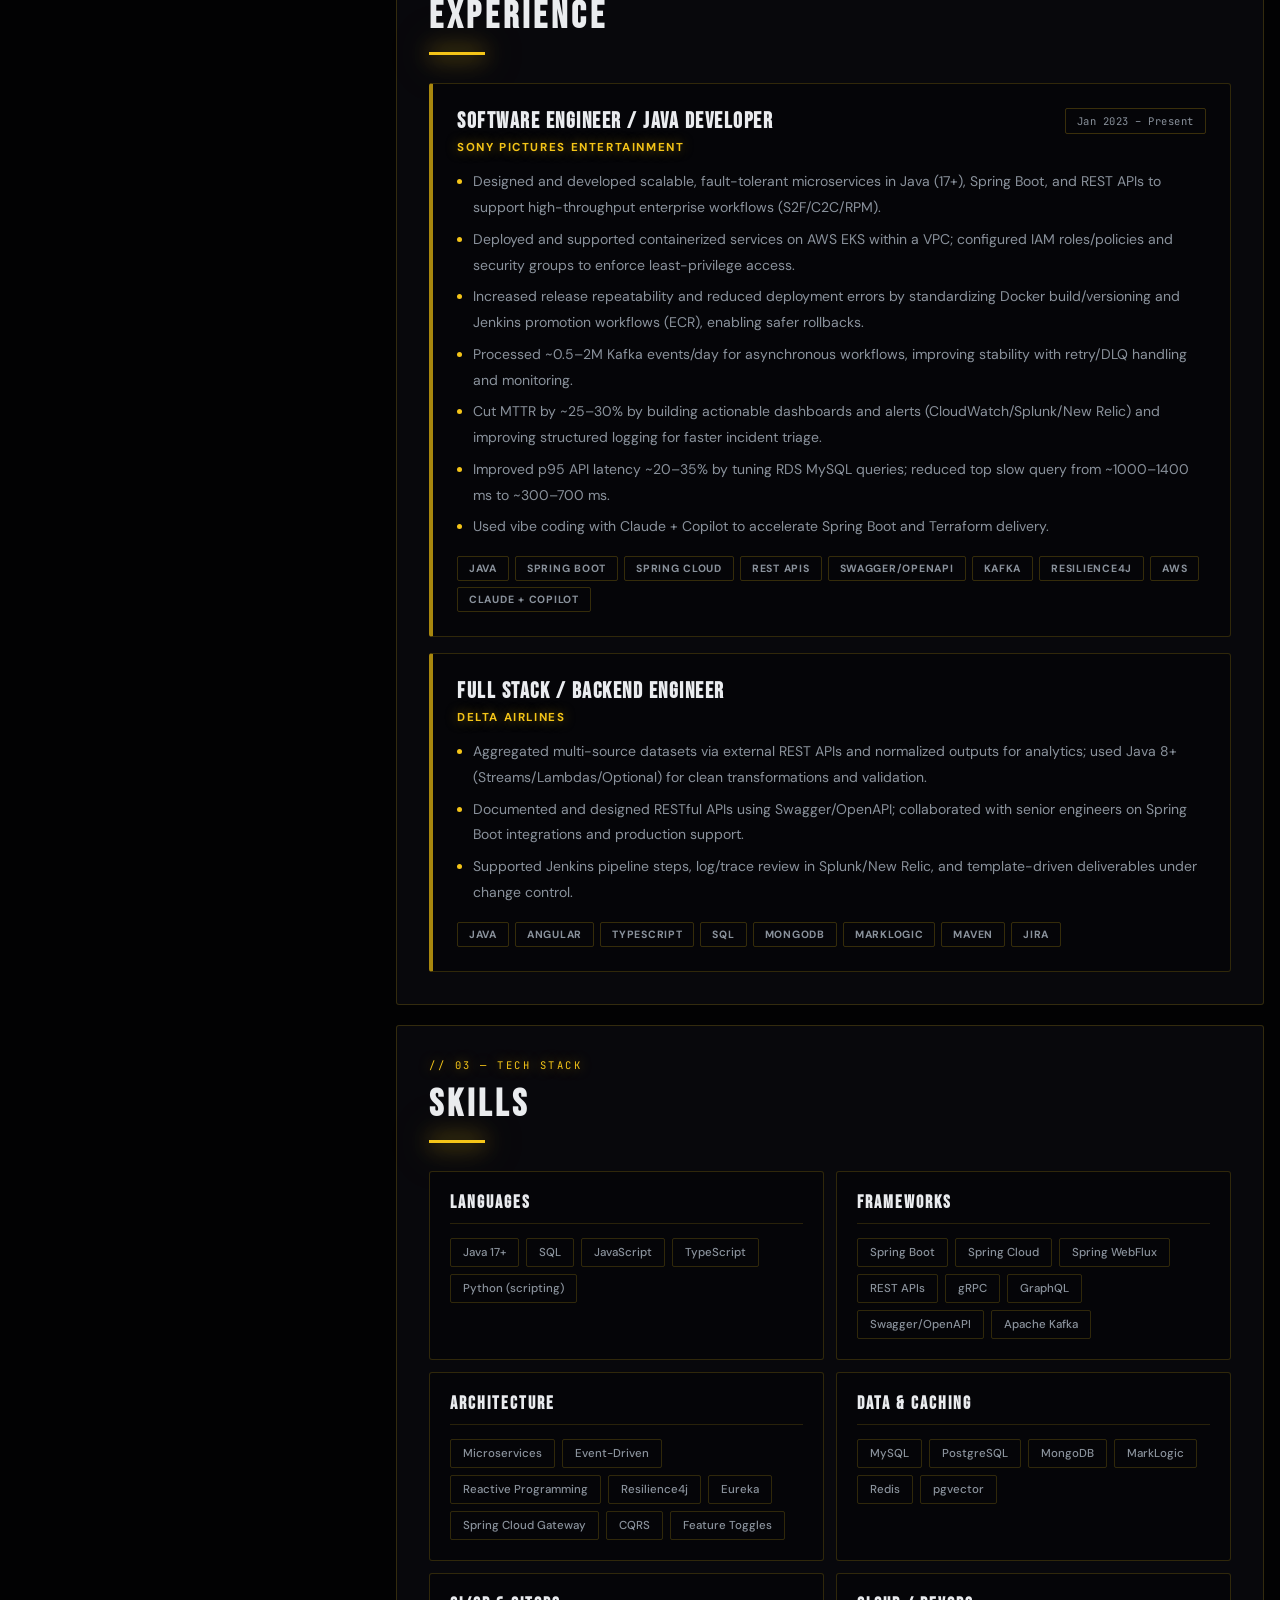
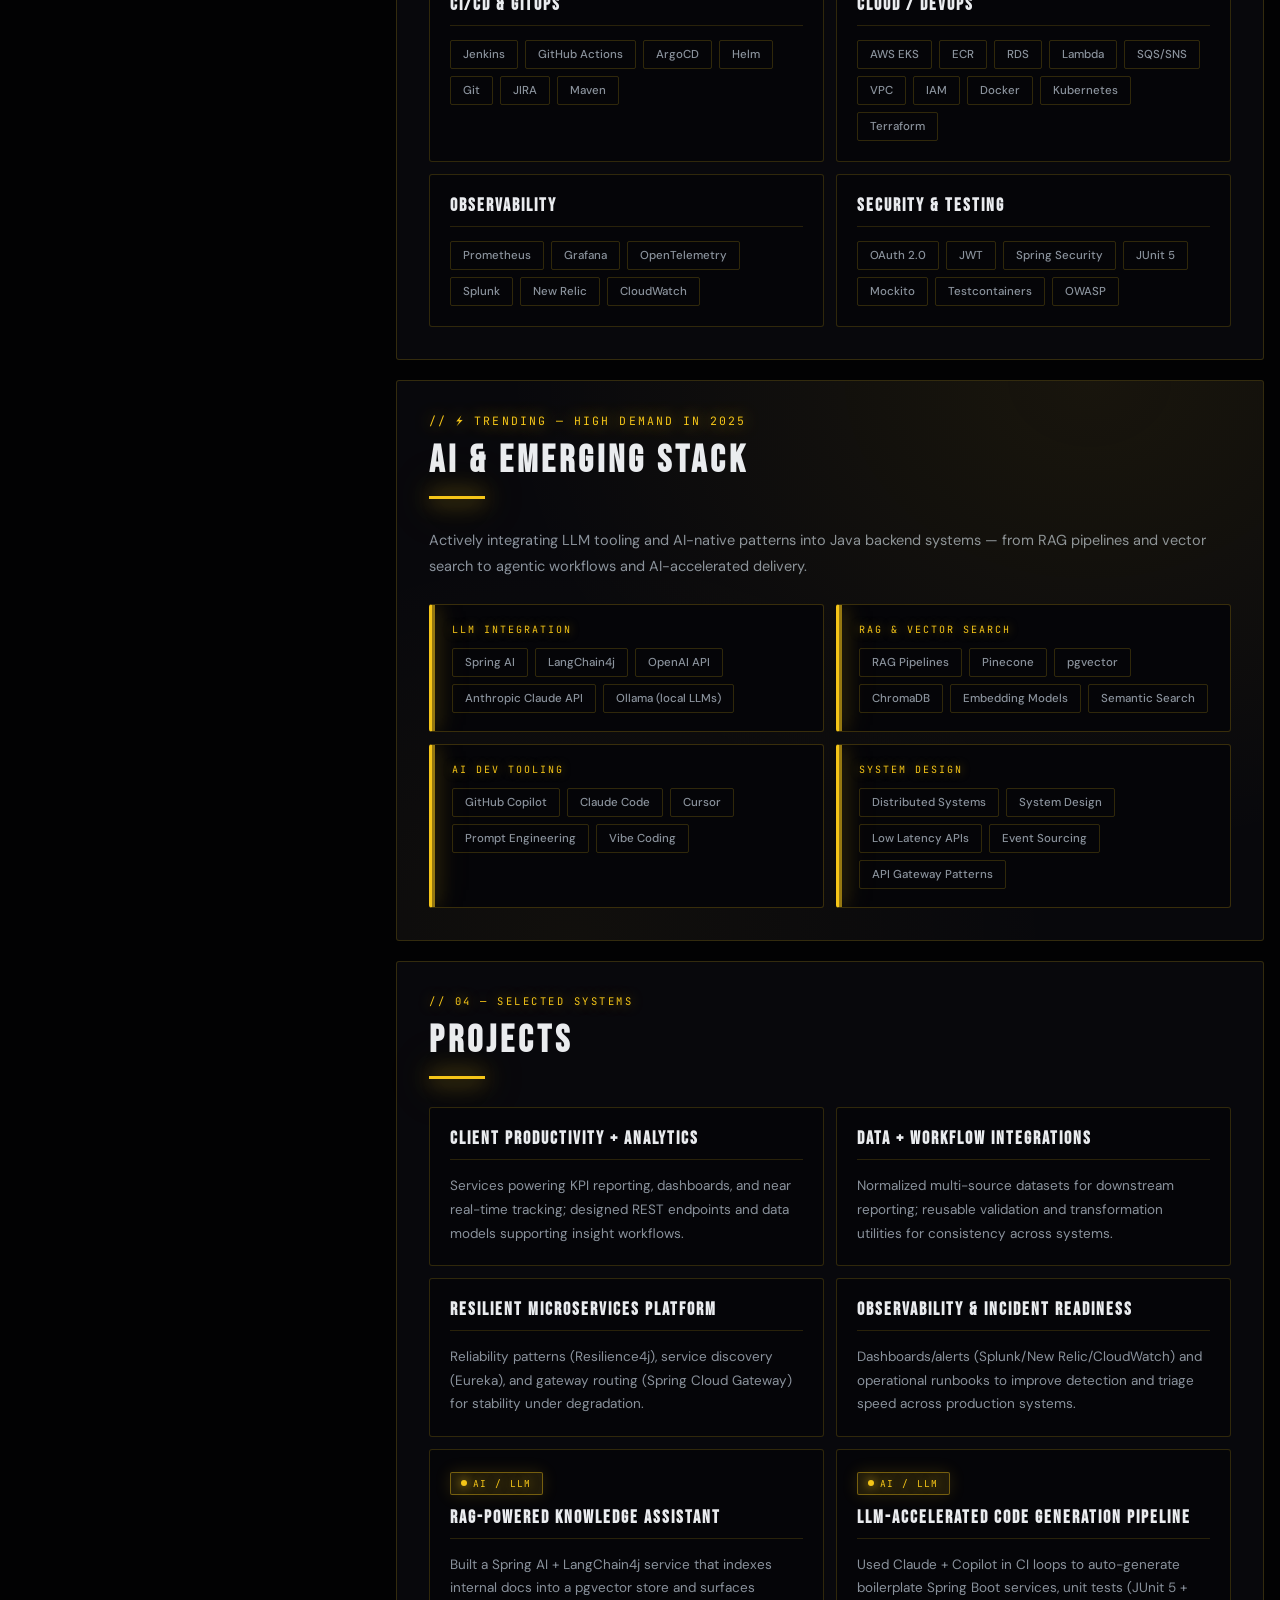
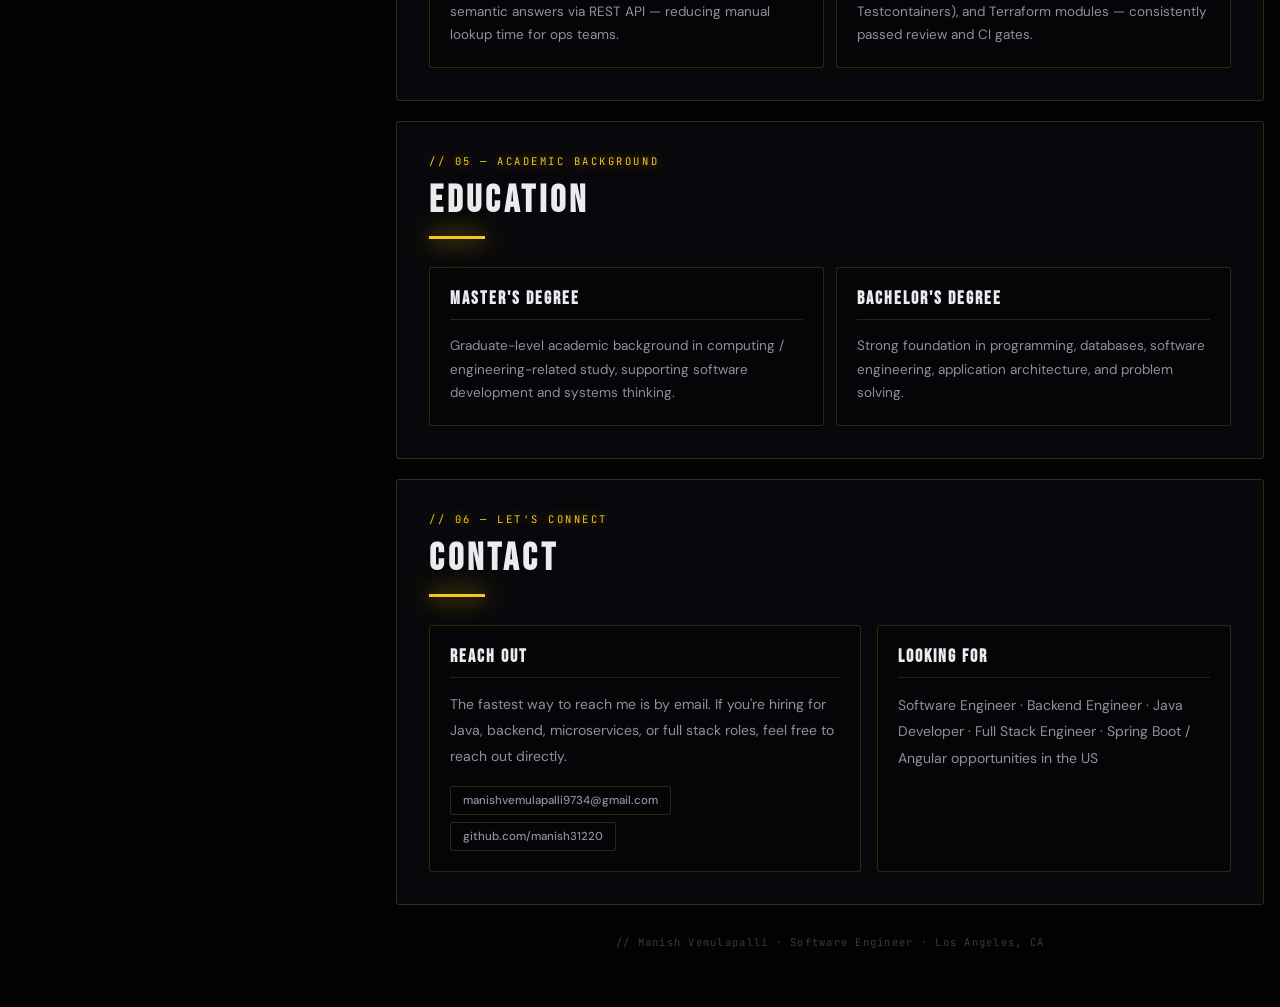
==== commit b4c0d918: "Update index.html" ====
--- a/index.html
+++ b/index.html
@@ -1,1147 +1,507 @@
 <!DOCTYPE html>
 <html lang="en">
 <head>
-  <meta charset="UTF-8" />
-  <meta name="viewport" content="width=device-width, initial-scale=1.0" />
-  <title>Manish — Software Engineer</title>
-  <meta name="description" content="Manish Vemulapalli — Java Full Stack Developer focused on Spring Boot, Angular, microservices, Kafka, AWS, and cloud-native systems." />
+  <meta charset="UTF-8"/>
+  <meta name="viewport" content="width=device-width, initial-scale=1.0"/>
+  <title>Manish Vemulapalli — Software Engineer</title>
+  <meta name="description" content="Manish Vemulapalli — Java Full Stack Developer. Spring Boot, Angular, Kafka, AWS."/>
+  <link rel="preconnect" href="https://fonts.googleapis.com">
+  <link rel="preconnect" href="https://fonts.gstatic.com" crossorigin>
+  <link href="https://fonts.googleapis.com/css2?family=Bebas+Neue&family=DM+Sans:wght@300;400;500;600&family=JetBrains+Mono:wght@400;500&display=swap" rel="stylesheet">
   <style>
     :root{
-      --bg:#030406;
-      --bg-2:#07090d;
-      --bg-3:#0a0c11;
-      --card:#0e1117;
-      --card-2:#141820;
-      --card-3:#1a2029;
-      --text:#e7eaee;
-      --muted:#96a0ab;
-      --line:#232933;
-      --line-2:#2d3440;
-      --accent:#b79a5c;
-      --accent-strong:#d3b06a;
-      --accent-soft:#7b6850;
-      --steel:#646a73;
-      --shadow:0 18px 50px rgba(0,0,0,.58);
-      --mono: ui-monospace, SFMono-Regular, Menlo, Monaco, Consolas, "Liberation Mono", monospace;
-      --sans: Inter, ui-sans-serif, system-ui, -apple-system, BlinkMacSystemFont, "Segoe UI", sans-serif;
-    }
-
-    * { box-sizing: border-box; }
-    html { scroll-behavior: smooth; }
-
-    body {
-      margin: 0;
-      font-family: var(--sans);
-      color: var(--text);
-      background:
-        radial-gradient(circle at 15% 0%, rgba(100,106,115,.08), transparent 20%),
-        radial-gradient(circle at 85% 8%, rgba(183,154,92,.05), transparent 16%),
-        linear-gradient(180deg, #030406 0%, #06070a 28%, #090b10 55%, #05060a 100%);
-      overflow-x: hidden;
-    }
-
-    body::before {
-      content: "";
-      position: fixed;
-      inset: 0;
-      pointer-events: none;
-      background:
-        linear-gradient(to bottom, rgba(255,255,255,.02), transparent 14%),
-        radial-gradient(circle at center, transparent 58%, rgba(0,0,0,.18) 100%);
-      opacity: .38;
-      z-index: 0;
-    }
-
-    a { color: inherit; text-decoration: none; }
-
-    .page {
-  position: relative;
-  z-index: 1;
-  width: min(1220px, calc(100% - 32px));
-  margin: 24px auto;
-  display: grid;
-  grid-template-columns: 360px 1fr;
-  gap: 24px;
-  align-items: start;
-}
-
-    .sidebar, .topbar, .hero, section.block, .card, .job, .stat {
-      border: 1px solid rgba(100,106,115,.18);
-      background: linear-gradient(180deg, rgba(14,17,23,.98), rgba(20,24,32,.96));
-      box-shadow: var(--shadow);
-      transition:
-        transform .26s ease,
-        border-color .26s ease,
-        box-shadow .26s ease,
-        background .26s ease;
-      backdrop-filter: blur(10px);
-    }
-
-    .sidebar {
-      position: sticky;
-      top: 20px;
-      border-radius: 28px;
-      padding: 26px;
-      overflow: hidden;
-      animation: panel-enter .7s ease both;
-    }
-
-    .sidebar::before{
-      content:"";
-      position:absolute;
-      inset:0 auto auto 0;
-      width:100%;
-      height:150px;
-      background:
-        linear-gradient(135deg, rgba(183,154,92,.07), rgba(100,106,115,.08), transparent 72%);
-      pointer-events:none;
-      animation: breathe 10s ease-in-out infinite;
-    }
-
-    .sidebar::after{
-      content:"";
-      position:absolute;
-      right:-40px;
-      bottom:-60px;
-      width:180px;
-      height:180px;
-      background: radial-gradient(circle, rgba(183,154,92,.04), transparent 68%);
-      filter: blur(10px);
-      pointer-events:none;
-    }
-
-    .avatar {
-      width: 96px;
-      height: 96px;
-      border-radius: 24px;
-      background: linear-gradient(145deg, #11151c, #07080c);
-      border: 1px solid rgba(100,106,115,.24);
-      display:flex;
-      align-items:center;
-      justify-content:center;
-      font-size: 34px;
-      color: var(--accent);
-      margin-bottom: 18px;
-      position: relative;
-      overflow: hidden;
-      box-shadow:
-        inset 0 1px 0 rgba(255,255,255,.03),
-        0 0 0 1px rgba(183,154,92,.05),
-        0 0 22px rgba(0,0,0,.34);
-    }
-
-    .avatar::before{
-      content:"";
-      position:absolute;
-      inset:0;
-      background: linear-gradient(145deg, rgba(255,255,255,.05), transparent 35%, transparent 70%, rgba(255,255,255,.03));
-      pointer-events:none;
-    }
-
-    .tiny {
-      color: var(--muted);
-      font-family: var(--mono);
-      font-size: 13px;
-      margin-bottom: 14px;
-    }
-
-   .name {
-  font-size: 36px;
-  line-height: .92;
-  letter-spacing: -.05em;
-  margin: 0 0 12px 0;
-  font-weight: 800;
-  white-space: nowrap;
-  display: inline-block;
-}
-    .role {
-      font-size: 16px;
-      color: #d7dde4;
-      margin-bottom: 18px;
-    }
-
-    .summary {
-      color: var(--muted);
-      line-height: 1.72;
-      font-size: 15px;
-      margin-bottom: 22px;
-    }
-
-    .contact-list {
-      display: grid;
-      gap: 12px;
-      margin: 22px 0;
-    }
-
-    .contact {
-      display:flex;
-      align-items:flex-start;
-      gap: 10px;
-      color: var(--muted);
-      font-size: 14px;
-      line-height: 1.5;
-    }
-
-    .contact .dot {
-      width: 8px;
-      height: 8px;
-      border-radius: 999px;
-      margin-top: 8px;
-      background: var(--accent);
-      flex: 0 0 auto;
-      box-shadow: 0 0 0 6px rgba(183,154,92,.08);
-    }
-
-    .cta-row {
-      display:flex;
-      gap: 12px;
-      flex-wrap: wrap;
-      margin-top: 22px;
-    }
-
-    .btn {
-      display:inline-flex;
-      align-items:center;
-      justify-content:center;
-      gap: 8px;
-      padding: 12px 16px;
-      border-radius: 999px;
-      font-size: 14px;
-      font-weight: 600;
-      border: 1px solid rgba(100,106,115,.22);
-      background: linear-gradient(180deg, rgba(16,19,25,.96), rgba(10,12,17,.96));
-      color: var(--text);
-      transition:
-        transform .22s ease,
-        border-color .22s ease,
-        box-shadow .22s ease,
-        color .22s ease,
-        background .22s ease;
-      position: relative;
-      overflow: hidden;
-    }
-
-    .btn::before{
-      content:"";
-      position:absolute;
-      inset:0;
-      background: linear-gradient(120deg, transparent 0%, rgba(255,255,255,.06) 24%, transparent 45%);
-      transform: translateX(-150%);
-      transition: transform .55s ease;
-      pointer-events:none;
-    }
-
-    .btn:hover {
-      transform: translateY(-1px);
-      border-color: rgba(183,154,92,.32);
-      box-shadow: 0 10px 24px rgba(0,0,0,.24);
-    }
-
-    .btn:hover::before{
-      transform: translateX(170%);
-    }
-
-    .btn.primary {
-      background: linear-gradient(180deg, rgba(26,21,14,.98), rgba(14,12,9,.98));
-      color: var(--accent-strong);
-      border-color: rgba(183,154,92,.28);
-      box-shadow:
-        0 8px 22px rgba(0,0,0,.22),
-        inset 0 1px 0 rgba(255,255,255,.03),
-        0 0 0 1px rgba(183,154,92,.04);
-    }
-
-    .content { min-width: 0; }
-
-    .topbar {
-      position: sticky;
-      top: 20px;
-      z-index: 10;
-      margin-bottom: 24px;
-      border-radius: 22px;
-      padding: 14px 16px;
-      animation: panel-enter .8s ease both;
-    }
-
-    .nav {
-      display:flex;
-      align-items:center;
-      justify-content:space-between;
-      gap: 16px;
-      flex-wrap: wrap;
-    }
-
-    .nav-links {
-      display:flex;
-      flex-wrap: wrap;
-      gap: 10px;
-    }
-
-    .nav-links a {
-      padding: 10px 14px;
-      color: var(--muted);
-      border-radius: 999px;
-      font-size: 14px;
-      transition:.22s ease;
-      position: relative;
-    }
-
-    .nav-links a::after{
-      content:"";
-      position:absolute;
-      left:14px;
-      right:14px;
-      bottom:6px;
-      height:1px;
-      background: linear-gradient(90deg, transparent, rgba(183,154,92,.8), transparent);
-      transform: scaleX(0);
-      transform-origin:center;
-      transition: transform .22s ease;
-      opacity: .85;
-    }
-
-    .nav-links a:hover {
-      color: var(--text);
-      background: rgba(255,255,255,.03);
-    }
-
-    .nav-links a:hover::after{
-      transform: scaleX(1);
-    }
-
-    .nav-strong {
-      font-family: var(--mono);
-      color: var(--accent);
-      font-size: 13px;
-      white-space: nowrap;
-      opacity: .9;
-    }
-
-    .hero h1 {
-  margin: 0 0 10px 0;
-  font-size: clamp(44px, 7vw, 74px);
-  line-height: .92;
-  letter-spacing: -.05em;
-  white-space: nowrap;
-  display: inline-block;
-}
-
-    .hero::before{
-      content:"";
-      position:absolute;
-      inset:-15% auto auto -18%;
-      width:62%;
-      height:170%;
-      background: linear-gradient(
-        115deg,
-        transparent 0%,
-        rgba(255,255,255,.018) 18%,
-        rgba(183,154,92,.045) 28%,
-        rgba(255,255,255,.02) 36%,
-        transparent 48%
-      );
-      transform: rotate(10deg);
-      filter: blur(2px);
-      pointer-events:none;
-      animation: batsignal-sweep 14s ease-in-out infinite;
-      z-index: 0;
-    }
-
-    .hero::after{
-      content:"";
-      position:absolute;
-      right:-110px;
-      top:-110px;
-      width:280px;
-      height:280px;
-      background: radial-gradient(circle, rgba(183,154,92,.08), rgba(100,106,115,.06), transparent 68%);
-      pointer-events:none;
-      filter: blur(10px);
-      animation: breathe 11s ease-in-out infinite;
-      z-index: 0;
-    }
-
-    .hero > * {
-      position: relative;
-      z-index: 1;
-    }
-
-    .eyebrow {
-      color: var(--steel);
-      font-family: var(--mono);
-      font-size: 13px;
-      margin-bottom: 16px;
-      letter-spacing: .02em;
-    }
-
-    .hero h1 {
-      margin: 0 0 10px 0;
-      font-size: clamp(40px, 8vw, 74px);
-      line-height: .95;
-      letter-spacing: -.05em;
-    }
-
-    .hero .subtitle {
-      font-size: clamp(18px, 2.6vw, 24px);
-      color: #d9dee5;
-      margin-bottom: 16px;
-      font-weight: 600;
-    }
-
-    .hero p {
-      color: var(--muted);
-      max-width: 880px;
-      line-height: 1.8;
-      font-size: 16px;
-      margin-bottom: 24px;
-    }
-
-    .stats {
-      display:grid;
-      grid-template-columns: repeat(auto-fit, minmax(170px, 1fr));
-      gap: 14px;
-    }
-
-    .stat {
-      border-radius: 22px;
-      padding: 18px;
-      background: linear-gradient(180deg, rgba(9,11,15,.98), rgba(17,21,28,.96));
-    }
-
-    .stat strong {
-      display:block;
-      font-size: 28px;
-      margin-bottom: 6px;
-      color: var(--accent);
-      letter-spacing: -.03em;
-    }
-
-    .stat span {
-      color: var(--muted);
-      font-size: 14px;
-      line-height: 1.5;
-    }
-
-    section.block {
-      border-radius: 28px;
-      padding: 28px;
-      margin-bottom: 24px;
-      animation: panel-enter .85s ease both;
-    }
-
-    .label {
-      font-family: var(--mono);
-      color: var(--steel);
-      font-size: 13px;
-      margin-bottom: 10px;
-      letter-spacing: .02em;
-    }
-
-    h2.section-title {
-      margin: 0 0 22px 0;
-      font-size: 30px;
-      letter-spacing: -.04em;
-      position: relative;
-    }
-
-    h2.section-title::after {
-      content:"";
-      position:absolute;
-      left:0;
-      bottom:-6px;
-      width:60px;
-      height:1px;
-      background: linear-gradient(90deg, rgba(183,154,92,.85), transparent);
-      opacity:.9;
-    }
-
-    .about-grid {
-      display:grid;
-      grid-template-columns: 1.2fr .8fr;
-      gap: 18px;
-    }
-
-    .about-copy {
-      color: var(--muted);
-      line-height: 1.85;
-      font-size: 15.5px;
-    }
-
-    .pill-grid {
-      display:flex;
-      flex-wrap:wrap;
-      gap: 10px;
-      align-content:flex-start;
-    }
-
-    .pill, .list span {
-      padding: 10px 14px;
-      border-radius: 999px;
-      background: linear-gradient(180deg, rgba(16,19,25,.96), rgba(10,12,17,.96));
-      border: 1px solid rgba(100,106,115,.2);
-      color: #dde2e8;
-      font-size: 13px;
-      font-weight: 600;
-      transition: border-color .22s ease, transform .22s ease, box-shadow .22s ease;
-    }
-
-    .pill:hover, .list span:hover {
-      transform: translateY(-1px);
-      border-color: rgba(183,154,92,.22);
-      box-shadow: 0 6px 14px rgba(0,0,0,.18);
-    }
-
-    .timeline, .skills-grid, .project-grid, .edu-grid {
-      display:grid;
-      gap: 16px;
-    }
-
-    .skills-grid {
-      grid-template-columns: repeat(2, minmax(0,1fr));
-    }
-
-    .project-grid, .edu-grid {
-      grid-template-columns: repeat(2, minmax(0,1fr));
-    }
-
-    .job, .card {
-      border-radius: 22px;
-      padding: 20px;
-      background: linear-gradient(180deg, rgba(9,11,15,.98), rgba(17,21,28,.96));
-    }
-
-    .card:hover, .job:hover, .stat:hover {
-      transform: translateY(-2px);
-      border-color: rgba(183,154,92,.18);
-      box-shadow:
-        0 16px 34px rgba(0,0,0,.35),
-        0 0 0 1px rgba(183,154,92,.04);
-    }
-
-    .job-head {
-      display:flex;
-      justify-content:space-between;
-      gap: 16px;
-      align-items:flex-start;
-      margin-bottom: 10px;
-      flex-wrap: wrap;
-    }
-
-    .job-title {
-      font-size: 21px;
-      margin: 0 0 4px 0;
-      letter-spacing: -.03em;
-      position: relative;
-    }
-
-    .job-company {
-      color: #d8dde4;
-      font-weight: 600;
-    }
-
-    .job-date {
-      color: var(--accent);
-      font-family: var(--mono);
-      font-size: 13px;
-      white-space: nowrap;
-    }
-
-    .bullets {
-      margin: 12px 0 0 0;
-      padding-left: 18px;
-      color: var(--muted);
-      line-height: 1.8;
-      font-size: 15px;
-    }
-
-    .stack {
-      display:flex;
-      flex-wrap:wrap;
-      gap: 8px;
-      margin-top: 14px;
-    }
-
-    .stack span {
-      padding: 8px 12px;
-      border-radius: 999px;
-      background: rgba(24,29,37,.96);
-      border: 1px solid rgba(100,106,115,.22);
-      color: #c7cfd8;
-      font-size: 12px;
-      font-weight: 600;
-      transition: border-color .22s ease, transform .22s ease, color .22s ease;
-    }
-
-    .stack span:hover {
-      transform: translateY(-1px);
-      border-color: rgba(183,154,92,.22);
-      color: #e2d3af;
-    }
-
-    .card h3 {
-      margin: 0 0 14px 0;
-      font-size: 18px;
-      letter-spacing: -.03em;
-      position: relative;
-    }
-
-    .list {
-      display:flex;
-      flex-wrap:wrap;
-      gap: 10px;
-    }
-
-    .project-card p, .edu-card p {
-      color: var(--muted);
-      line-height: 1.75;
-      font-size: 14.5px;
-      margin: 0;
-    }
-
-    .contact-box {
-      display:grid;
-      grid-template-columns: 1.1fr .9fr;
-      gap: 18px;
-    }
-
-    .footer {
-      color: #727b87;
-      font-size: 13px;
-      text-align:center;
-      padding: 6px 0 24px;
-    }
-
-    /* Motion */
-    .scroll-reveal {
-  opacity: 0;
-  transform: translateY(12px) scale(.995);
-  filter: blur(3px);
-  transition:
-    opacity .42s cubic-bezier(.2,.8,.2,1),
-    transform .42s cubic-bezier(.2,.8,.2,1),
-    filter .42s cubic-bezier(.2,.8,.2,1);
-  transition-delay: var(--reveal-delay, 0ms);
-  will-change: opacity, transform, filter;
-}
-
-    .scroll-reveal.is-visible {
-      opacity: 1;
-      transform: translateY(0) scale(1);
-      filter: blur(0);
-    }
-
-    .reveal-letters {
-      display: inline-block;
-      overflow: visible;
-    }
-
-    .reveal-letters .char {
-      display: inline-block;
-      opacity: 0;
-      transform: translateY(16px);
-      filter: blur(8px);
-      will-change: transform, opacity, filter;
-    }
-
-    .reveal-letters.play .char {
-      animation: char-rise .7s cubic-bezier(.2,.8,.2,1) forwards;
-      animation-delay: calc(var(--char-index) * 0.03s);
-    }
-
-    .reveal-letters.play .char.space {
-      width: 0.28em;
-    }
-
-    @keyframes char-rise {
-      0% {
-        opacity: 0;
-        transform: translateY(16px);
-        filter: blur(8px);
-      }
-      100% {
-        opacity: 1;
-        transform: translateY(0);
-        filter: blur(0);
-      }
-    }
-
-    @keyframes panel-enter {
-      from {
-        opacity: 0;
-        transform: translateY(10px);
-      }
-      to {
-        opacity: 1;
-        transform: translateY(0);
-      }
-    }
-
-    @keyframes breathe {
-      0%, 100% {
-        opacity: .72;
-        transform: scale(1);
-      }
-      50% {
-        opacity: 1;
-        transform: scale(1.035);
-      }
-    }
-
-    @keyframes batsignal-sweep {
-      0%, 100% {
-        transform: rotate(10deg) translateX(0);
-        opacity: .16;
-      }
-      45% {
-        transform: rotate(10deg) translateX(22px);
-        opacity: .28;
-      }
-      55% {
-        transform: rotate(10deg) translateX(30px);
-        opacity: .34;
-      }
-    }
-
-    @media (prefers-reduced-motion: reduce) {
-      html { scroll-behavior: auto !important; }
-
-      *, *::before, *::after {
-        animation: none !important;
-        transition: none !important;
-      }
-
-      .scroll-reveal,
-      .scroll-reveal.is-visible,
-      .reveal-letters .char {
-        opacity: 1 !important;
-        transform: none !important;
-        filter: none !important;
-      }
-    }
-
-    @media (max-width: 1050px) {
-      .page { grid-template-columns: 1fr; }
-      .sidebar { position: relative; top: 0; }
-      .about-grid, .contact-box { grid-template-columns: 1fr; }
-    }
-
-    @media (max-width: 720px) {
-      .page {
-        width: min(100% - 20px, 1220px);
-        margin: 10px auto 18px;
-        gap: 14px;
-      }
-
-      .sidebar, .topbar, .hero, section.block {
-        border-radius: 22px;
-        padding: 20px;
-      }
-
-      .name { font-size: 32px; }
-      .hero h1 { font-size: 40px; }
-      .stats, .skills-grid, .project-grid, .edu-grid { grid-template-columns: 1fr; }
-      .nav { align-items:flex-start; }
-    }
+      --bg:#020203;--card:#09090c;
+      --y:#F5C518;--yd:#a8870e;
+      --b:rgba(245,197,24,.18);--bh:rgba(245,197,24,.6);
+      --txt:#eaecef;--mut:#8a929c;
+      --sh:0 30px 90px rgba(0,0,0,.85);
+      --mono:'JetBrains Mono',monospace;
+      --sans:'DM Sans',system-ui,sans-serif;
+      --D:'Bebas Neue',impact,sans-serif;
+    }
+    *,*::before,*::after{box-sizing:border-box;margin:0;padding:0;}
+    html{scroll-behavior:smooth;}
+    body{font-family:var(--sans);color:var(--txt);background:var(--bg);overflow-x:hidden;min-height:100vh;}
+    #bg-canvas{position:fixed;inset:0;z-index:0;pointer-events:none;}
+    .grid-over{position:fixed;inset:0;z-index:1;pointer-events:none;background-image:linear-gradient(rgba(245,197,24,.06) 1px,transparent 1px),linear-gradient(90deg,rgba(245,197,24,.06) 1px,transparent 1px);background-size:80px 80px;}
+    .scan{position:fixed;inset:0;z-index:2;pointer-events:none;background:repeating-linear-gradient(to bottom,transparent,transparent 2px,rgba(0,0,0,.1) 2px,rgba(0,0,0,.1) 3px);}
+    .lightning{position:fixed;inset:0;z-index:999;pointer-events:none;background:rgba(245,197,24,.14);opacity:0;}
+    .lightning.flash{animation:lflash .4s ease-out forwards;}
+    @keyframes lflash{0%{opacity:0;}8%{opacity:1;}20%{opacity:.2;}35%{opacity:.85;}55%{opacity:.1;}70%{opacity:.6;}100%{opacity:0;}}
+    /* BAT SIGNAL */
+    .sig{position:fixed;top:-160px;right:-160px;width:760px;height:760px;pointer-events:none;z-index:1;}
+    .sig-glow{position:absolute;inset:0;border-radius:50%;background:radial-gradient(circle,rgba(245,197,24,.2) 0%,rgba(245,197,24,.1) 28%,rgba(245,197,24,.03) 52%,transparent 68%);animation:breathe 4s ease-in-out infinite;}
+    .sig-ring{position:absolute;border-radius:50%;border:2px solid rgba(245,197,24,.4);}
+    .sig-ring.r1{inset:80px;animation:spin 20s linear infinite;box-shadow:0 0 25px rgba(245,197,24,.25),inset 0 0 25px rgba(245,197,24,.1);}
+    .sig-ring.r2{inset:112px;border-style:dashed;border-color:rgba(245,197,24,.2);animation:spin 36s linear infinite reverse;}
+    .sig-ring.r3{inset:148px;border-width:1px;border-color:rgba(245,197,24,.3);animation:spin 28s linear infinite;}
+    .sig-beam{position:absolute;inset:0;border-radius:50%;background:conic-gradient(from 0deg,transparent 340deg,rgba(245,197,24,.22) 350deg,rgba(245,197,24,.45) 355deg,rgba(245,197,24,.22) 360deg);animation:spin 7s linear infinite;filter:blur(3px);}
+    .sig-beam2{position:absolute;inset:0;border-radius:50%;background:conic-gradient(from 180deg,transparent 344deg,rgba(245,197,24,.15) 352deg,rgba(245,197,24,.28) 357deg,rgba(245,197,24,.15) 360deg);animation:spin 7s linear infinite;filter:blur(1px);}
+    .sig-bat{position:absolute;inset:0;display:flex;align-items:center;justify-content:center;}
+    .sig-bat svg{width:270px;height:125px;filter:drop-shadow(0 0 35px rgba(245,197,24,1)) drop-shadow(0 0 70px rgba(245,197,24,.6)) drop-shadow(0 0 120px rgba(245,197,24,.3));animation:bat-pulse 3s ease-in-out infinite;}
+    @keyframes breathe{0%,100%{opacity:.85;transform:scale(1);}50%{opacity:1;transform:scale(1.07);}}
+    @keyframes spin{from{transform:rotate(0deg);}to{transform:rotate(360deg);}}
+    @keyframes bat-pulse{0%,100%{opacity:.5;filter:drop-shadow(0 0 22px rgba(245,197,24,.8)) drop-shadow(0 0 55px rgba(245,197,24,.35));}50%{opacity:1;filter:drop-shadow(0 0 45px rgba(245,197,24,1)) drop-shadow(0 0 90px rgba(245,197,24,.7)) drop-shadow(0 0 150px rgba(245,197,24,.35));}}
+    a{color:inherit;text-decoration:none;}
+    /* LAYOUT */
+    .page{position:relative;z-index:10;width:min(1260px,calc(100% - 32px));margin:28px auto;display:grid;grid-template-columns:360px 1fr;gap:20px;align-items:start;}
+    /* SIDEBAR */
+    .sidebar{position:sticky;top:20px;border-radius:3px;padding:32px 26px;background:rgba(9,9,13,.97);border:1px solid rgba(245,197,24,.28);border-left:4px solid var(--y);box-shadow:var(--sh),-8px 0 80px rgba(245,197,24,.18),0 0 0 1px rgba(245,197,24,.06);overflow:hidden;animation:slideUp .7s cubic-bezier(.2,.8,.2,1) both;}
+    .sidebar::before{content:'';position:absolute;inset:-1px;border-radius:3px;background:transparent;animation:sb-pulse 3s ease-in-out infinite;pointer-events:none;}
+    @keyframes sb-pulse{0%,100%{box-shadow:0 0 25px rgba(245,197,24,.12),inset 0 0 25px rgba(245,197,24,.04);}50%{box-shadow:0 0 60px rgba(245,197,24,.35),-5px 0 50px rgba(245,197,24,.22),inset 0 0 40px rgba(245,197,24,.08);}}
+    .sb-bg{position:absolute;inset:0;pointer-events:none;background:radial-gradient(ellipse at 0% 0%,rgba(245,197,24,.1),transparent 55%);}
+    .sb-bat{position:absolute;bottom:16px;right:16px;opacity:.1;color:var(--y);pointer-events:none;filter:drop-shadow(0 0 16px rgba(245,197,24,.5));animation:breathe 6s ease-in-out infinite;}
+    .avatar{width:84px;height:84px;border-radius:3px;background:linear-gradient(145deg,#111216,#07080b);border:1px solid rgba(245,197,24,.35);border-left:3px solid var(--y);display:flex;align-items:center;justify-content:center;font-family:var(--D);font-size:26px;letter-spacing:3px;color:var(--y);margin-bottom:20px;box-shadow:0 0 50px rgba(245,197,24,.25),inset 0 0 20px rgba(245,197,24,.06);animation:breathe 4s ease-in-out infinite;}
+    .tiny{font-family:var(--mono);font-size:10.5px;color:var(--mut);letter-spacing:.05em;margin-bottom:14px;}
+    .name{font-family:var(--D);font-size:42px;line-height:.88;letter-spacing:3px;color:var(--txt);margin-bottom:14px;}
+    .name span{color:var(--y);text-shadow:0 0 24px rgba(245,197,24,.6);}
+    .role{font-size:11px;font-weight:700;letter-spacing:.16em;text-transform:uppercase;color:var(--mut);margin-bottom:18px;padding-bottom:18px;border-bottom:1px solid rgba(245,197,24,.15);}
+    .summary{color:var(--mut);line-height:1.78;font-size:14px;margin-bottom:20px;}
+    .cl{display:grid;gap:10px;margin:20px 0;}
+    .ci{display:flex;align-items:flex-start;gap:10px;color:var(--mut);font-size:13px;line-height:1.5;}
+    .dot{width:6px;height:6px;border-radius:1px;background:var(--y);margin-top:8px;flex:0 0 auto;box-shadow:0 0 14px rgba(245,197,24,1),0 0 28px rgba(245,197,24,.5);animation:dot-pulse 2s ease-in-out infinite;}
+    @keyframes dot-pulse{0%,100%{box-shadow:0 0 10px rgba(245,197,24,.8),0 0 20px rgba(245,197,24,.35);}50%{box-shadow:0 0 22px rgba(245,197,24,1),0 0 44px rgba(245,197,24,.7),0 0 70px rgba(245,197,24,.25);}}
+    .cta{display:flex;gap:10px;flex-wrap:wrap;margin-top:22px;padding-top:18px;border-top:1px solid rgba(245,197,24,.15);}
+    .btn{display:inline-flex;align-items:center;gap:8px;padding:12px 22px;border-radius:2px;font-size:11px;font-weight:700;letter-spacing:.12em;text-transform:uppercase;border:1px solid rgba(245,197,24,.32);background:transparent;color:var(--mut);transition:all .2s ease;position:relative;overflow:hidden;}
+    .btn::before{content:'';position:absolute;left:0;top:0;bottom:0;width:3px;background:var(--y);box-shadow:0 0 20px rgba(245,197,24,1),0 0 40px rgba(245,197,24,.6);transform:scaleY(0);transform-origin:bottom;transition:transform .22s ease;}
+    .btn::after{content:'';position:absolute;inset:0;background:linear-gradient(90deg,rgba(245,197,24,.1),transparent);opacity:0;transition:opacity .2s ease;}
+    .btn:hover{border-color:var(--bh);color:var(--y);box-shadow:0 0 50px rgba(245,197,24,.25),0 0 100px rgba(245,197,24,.1);}
+    .btn:hover::before{transform:scaleY(1);}
+    .btn:hover::after{opacity:1;}
+    .btn.primary{background:var(--y);color:#000;border-color:var(--y);font-weight:900;box-shadow:0 0 40px rgba(245,197,24,.5),0 0 80px rgba(245,197,24,.25);}
+    .btn.primary::before,.btn.primary::after{display:none;}
+    .btn.primary:hover{background:#ffd600;box-shadow:0 0 80px rgba(245,197,24,.9),0 0 160px rgba(245,197,24,.5),0 0 240px rgba(245,197,24,.2);transform:translateY(-2px) scale(1.03);}
+    /* NAV */
+    .content{min-width:0;}
+    .topbar{position:sticky;top:20px;z-index:20;margin-bottom:20px;border-radius:3px;padding:13px 20px;background:rgba(5,5,7,.95);border:1px solid rgba(245,197,24,.22);backdrop-filter:blur(28px);box-shadow:0 0 50px rgba(245,197,24,.1);animation:slideUp .6s cubic-bezier(.2,.8,.2,1) both;}
+    .nav{display:flex;align-items:center;justify-content:space-between;gap:12px;}
+    .nav-links{display:flex;flex-wrap:wrap;gap:2px;}
+    .nav-links a{padding:7px 12px;color:var(--mut);border-radius:2px;font-size:11px;font-weight:700;letter-spacing:.12em;text-transform:uppercase;transition:all .18s ease;position:relative;}
+    .nav-links a::after{content:'';position:absolute;left:12px;right:12px;bottom:3px;height:2px;background:var(--y);box-shadow:0 0 14px rgba(245,197,24,1),0 0 28px rgba(245,197,24,.5);transform:scaleX(0);transform-origin:left;transition:transform .2s ease;}
+    .nav-links a:hover{color:var(--y);text-shadow:0 0 14px rgba(245,197,24,.6);}
+    .nav-links a:hover::after{transform:scaleX(1);}
+    .nav-badge{font-family:var(--mono);font-size:10.5px;color:var(--y);opacity:.8;white-space:nowrap;letter-spacing:.04em;text-shadow:0 0 12px rgba(245,197,24,.5);}
+    /* HERO */
+    .hero{border-radius:3px;padding:50px 42px 44px;background:rgba(9,9,13,.97);border:1px solid rgba(245,197,24,.22);border-bottom:4px solid var(--y);box-shadow:var(--sh),0 8px 100px rgba(245,197,24,.1),0 -1px 0 rgba(245,197,24,.12);margin-bottom:20px;position:relative;overflow:hidden;animation:slideUp .8s cubic-bezier(.2,.8,.2,1) both;}
+    .hero::after{content:'';position:absolute;bottom:0;right:0;width:300px;height:300px;background:radial-gradient(ellipse at 100% 100%,rgba(245,197,24,.12),transparent 58%);pointer-events:none;}
+    .eyebrow{font-family:var(--mono);font-size:11px;color:var(--y);letter-spacing:.24em;text-transform:uppercase;margin-bottom:24px;display:flex;align-items:center;gap:14px;text-shadow:0 0 14px rgba(245,197,24,.6);}
+    .eyebrow::before{content:'';display:block;width:44px;height:2px;background:var(--y);box-shadow:0 0 18px rgba(245,197,24,1),0 0 36px rgba(245,197,24,.5);}
+    /* GLITCH */
+    .hname{font-family:var(--D);font-size:clamp(64px,9.5vw,106px);line-height:.85;letter-spacing:6px;color:var(--txt);margin-bottom:18px;position:relative;display:inline-block;animation:name-glow 4s ease-in-out infinite;}
+    @keyframes name-glow{0%,100%{text-shadow:0 0 40px rgba(245,197,24,.25),0 0 80px rgba(245,197,24,.1);}50%{text-shadow:0 0 70px rgba(245,197,24,.5),0 0 140px rgba(245,197,24,.22),0 0 220px rgba(245,197,24,.1);}}
+    .hname .yl{color:var(--y);text-shadow:0 0 35px rgba(245,197,24,.8),0 0 70px rgba(245,197,24,.45),0 0 110px rgba(245,197,24,.22);}
+    .gl{position:absolute;inset:0;font-family:var(--D);font-size:inherit;line-height:inherit;letter-spacing:inherit;pointer-events:none;opacity:0;white-space:nowrap;}
+    .gl.a{color:var(--y);}
+    .gl.b{color:#fff;}
+    .hname.glitch .gl.a{opacity:1;animation:ga .38s steps(4) forwards;clip-path:polygon(0 0,100% 0,100% 38%,0 38%);}
+    .hname.glitch .gl.b{opacity:1;animation:gb .38s steps(4) forwards;clip-path:polygon(0 60%,100% 60%,100% 86%,0 86%);}
+    @keyframes ga{0%{transform:translateX(0) skewX(0);}25%{transform:translateX(-14px) skewX(-10deg);}50%{transform:translateX(10px) skewX(6deg);}75%{transform:translateX(-6px) skewX(-4deg);}100%{transform:translateX(0);}}
+    @keyframes gb{0%{transform:translateX(0) skewX(0);}25%{transform:translateX(14px) skewX(10deg);}50%{transform:translateX(-10px) skewX(-6deg);}75%{transform:translateX(6px) skewX(4deg);}100%{transform:translateX(0);}}
+    /* SUBTITLE TYPEWRITER */
+    .hsub{font-size:11px;font-weight:700;letter-spacing:.22em;text-transform:uppercase;color:var(--y);margin-bottom:22px;display:flex;align-items:center;gap:12px;text-shadow:0 0 18px rgba(245,197,24,.7);}
+    .hsub::after{content:'';flex:1;max-width:160px;height:2px;background:linear-gradient(90deg,rgba(245,197,24,.7),transparent);box-shadow:0 0 10px rgba(245,197,24,.5);}
+    .cursor{display:inline-block;width:2px;height:1em;background:var(--y);margin-left:3px;vertical-align:middle;box-shadow:0 0 12px rgba(245,197,24,1),0 0 24px rgba(245,197,24,.5);animation:blink .7s step-end infinite;}
+    @keyframes blink{0%,100%{opacity:1;}50%{opacity:0;}}
+    .hdesc{color:var(--mut);max-width:760px;line-height:1.88;font-size:15.5px;margin-bottom:36px;}
+    /* STATS */
+    .stats{display:grid;grid-template-columns:repeat(auto-fit,minmax(150px,1fr));gap:10px;}
+    .stat{border-radius:3px;padding:16px 18px;background:rgba(6,6,9,.98);border:1px solid rgba(245,197,24,.18);border-top:2px solid var(--yd);transition:all .26s ease;position:relative;overflow:hidden;}
+    .stat::before{content:'';position:absolute;inset:0;background:linear-gradient(135deg,rgba(245,197,24,.08),transparent 50%);opacity:0;transition:opacity .26s ease;}
+    .stat::after{content:'';position:absolute;left:0;bottom:0;right:0;height:1px;background:linear-gradient(90deg,transparent,rgba(245,197,24,.4),transparent);transform:scaleX(0);transform-origin:left;transition:transform .4s ease;}
+    .stat:hover{border-top-color:var(--y);border-color:rgba(245,197,24,.55);box-shadow:0 0 50px rgba(245,197,24,.25),0 0 100px rgba(245,197,24,.1),0 12px 50px rgba(0,0,0,.6);transform:translateY(-5px);}
+    .stat:hover::before{opacity:1;}
+    .stat:hover::after{transform:scaleX(1);}
+    .stat strong{display:block;font-family:var(--D);font-size:30px;letter-spacing:2px;color:var(--y);margin-bottom:5px;text-shadow:0 0 24px rgba(245,197,24,.7),0 0 50px rgba(245,197,24,.35);}
+    .stat span{color:var(--mut);font-size:12px;line-height:1.5;}
+    /* SECTIONS */
+    section.block{border-radius:3px;padding:32px;background:rgba(9,9,13,.97);border:1px solid rgba(245,197,24,.18);margin-bottom:20px;transition:border-color .24s ease,box-shadow .24s ease;animation:slideUp .9s cubic-bezier(.2,.8,.2,1) both;}
+    section.block:hover{border-color:rgba(245,197,24,.4);box-shadow:0 0 70px rgba(245,197,24,.1);}
+    .label{font-family:var(--mono);font-size:10.5px;color:var(--y);letter-spacing:.24em;text-transform:uppercase;margin-bottom:10px;text-shadow:0 0 12px rgba(245,197,24,.55);}
+    h2.stitle{font-family:var(--D);font-size:38px;letter-spacing:4px;color:var(--txt);margin:0 0 28px;position:relative;padding-bottom:16px;}
+    h2.stitle::after{content:'';position:absolute;left:0;bottom:0;width:56px;height:3px;background:var(--y);box-shadow:0 0 22px rgba(245,197,24,1),0 0 44px rgba(245,197,24,.6),0 0 88px rgba(245,197,24,.25);animation:lpulse 3s ease-in-out infinite;}
+    @keyframes lpulse{0%,100%{box-shadow:0 0 16px rgba(245,197,24,.8),0 0 32px rgba(245,197,24,.4);}50%{box-shadow:0 0 35px rgba(245,197,24,1),0 0 70px rgba(245,197,24,.7),0 0 120px rgba(245,197,24,.3);}}
+    /* ABOUT */
+    .ag{display:grid;grid-template-columns:1.2fr .8fr;gap:24px;}
+    .ac{color:var(--mut);line-height:1.88;font-size:15px;}
+    .pg{display:flex;flex-wrap:wrap;gap:8px;align-content:flex-start;}
+    .pill{padding:7px 13px;border-radius:2px;background:rgba(6,6,9,.98);border:1px solid rgba(245,197,24,.2);color:var(--mut);font-size:11.5px;font-weight:700;letter-spacing:.08em;text-transform:uppercase;transition:all .2s ease;cursor:default;}
+    .pill:hover{border-color:var(--y);color:var(--y);box-shadow:0 0 28px rgba(245,197,24,.4),0 0 60px rgba(245,197,24,.18);transform:translateY(-2px);text-shadow:0 0 12px rgba(245,197,24,.5);}
+    /* JOBS */
+    .tl{display:grid;gap:16px;}
+    .job{border-radius:3px;padding:24px;background:rgba(6,6,9,.98);border:1px solid rgba(245,197,24,.18);border-left:4px solid var(--yd);position:relative;overflow:hidden;transition:all .26s ease;}
+    .job::before{content:'';position:absolute;left:-4px;top:0;bottom:0;width:4px;background:var(--y);box-shadow:0 0 24px rgba(245,197,24,1),0 0 48px rgba(245,197,24,.6);transform:scaleY(0);transform-origin:top;transition:transform .4s ease;}
+    .job::after{content:'';position:absolute;inset:0;background:linear-gradient(90deg,rgba(245,197,24,.08),transparent 35%);opacity:0;transition:opacity .26s ease;}
+    .job:hover::before{transform:scaleY(1);}
+    .job:hover::after{opacity:1;}
+    .job:hover{border-color:rgba(245,197,24,.55);box-shadow:-10px 0 50px rgba(245,197,24,.25),0 0 100px rgba(245,197,24,.1),0 28px 70px rgba(0,0,0,.7);transform:translateX(6px);}
+    .jh{display:flex;justify-content:space-between;align-items:flex-start;gap:16px;margin-bottom:12px;flex-wrap:wrap;}
+    .jt{font-family:var(--D);font-size:22px;letter-spacing:1.5px;color:var(--txt);margin:0 0 5px;}
+    .jc{font-size:11.5px;font-weight:700;letter-spacing:.14em;text-transform:uppercase;color:var(--y);text-shadow:0 0 12px rgba(245,197,24,.5);}
+    .jd{font-family:var(--mono);font-size:10.5px;color:var(--mut);white-space:nowrap;border:1px solid rgba(245,197,24,.22);padding:5px 11px;border-radius:2px;letter-spacing:.05em;}
+    .bullets{margin:14px 0 0;padding-left:16px;color:var(--mut);line-height:1.84;font-size:14px;}
+    .bullets li{margin-bottom:6px;}
+    .bullets li::marker{color:var(--y);}
+    .stack{display:flex;flex-wrap:wrap;gap:6px;margin-top:16px;}
+    .stack span{padding:5px 11px;border-radius:2px;border:1px solid rgba(245,197,24,.2);color:var(--mut);font-size:10.5px;font-weight:700;letter-spacing:.07em;text-transform:uppercase;transition:all .18s ease;}
+    .stack span:hover{border-color:var(--y);color:var(--y);text-shadow:0 0 10px rgba(245,197,24,.5);box-shadow:0 0 20px rgba(245,197,24,.25);}
+    /* CARDS */
+    .sg{display:grid;grid-template-columns:repeat(2,1fr);gap:12px;}
+    .card{border-radius:3px;padding:20px;background:rgba(6,6,9,.98);border:1px solid rgba(245,197,24,.18);transition:all .26s ease;position:relative;overflow:hidden;}
+    .card::before{content:'';position:absolute;top:0;left:0;right:0;height:3px;background:linear-gradient(90deg,var(--y),rgba(245,197,24,.3) 70%,transparent);box-shadow:0 0 20px rgba(245,197,24,.7),0 0 40px rgba(245,197,24,.35);opacity:0;transition:opacity .26s ease;}
+    .card:hover{border-color:rgba(245,197,24,.55);box-shadow:0 0 60px rgba(245,197,24,.2),0 0 120px rgba(245,197,24,.08),0 24px 60px rgba(0,0,0,.7);transform:translateY(-5px);}
+    .card:hover::before{opacity:1;}
+    .card h3{font-family:var(--D);font-size:18px;letter-spacing:2px;color:var(--txt);margin:0 0 14px;padding-bottom:10px;border-bottom:1px solid rgba(245,197,24,.15);}
+    .list{display:flex;flex-wrap:wrap;gap:7px;}
+    .list span{padding:6px 12px;border-radius:2px;border:1px solid rgba(245,197,24,.18);color:var(--mut);font-size:11.5px;font-weight:500;transition:all .18s ease;}
+    .list span:hover{border-color:var(--y);color:var(--y);box-shadow:0 0 20px rgba(245,197,24,.3);}
+    .pj{display:grid;grid-template-columns:repeat(2,1fr);gap:12px;}
+    .pj .card p{color:var(--mut);line-height:1.75;font-size:13.5px;margin:0;}
+    .eg{display:grid;grid-template-columns:repeat(2,1fr);gap:12px;}
+    .eg .card p{color:var(--mut);line-height:1.75;font-size:13.5px;margin:0;}
+    .cb{display:grid;grid-template-columns:1.1fr .9fr;gap:16px;}
+    .footer{font-family:var(--mono);font-size:10.5px;letter-spacing:.12em;color:var(--mut);text-align:center;padding:10px 0 30px;opacity:.4;}
+    /* SCROLL REVEAL */
+    .sr{opacity:0;transform:translateY(24px) scale(.975);filter:blur(7px);transition:opacity .55s cubic-bezier(.2,.8,.2,1),transform .55s cubic-bezier(.2,.8,.2,1),filter .55s cubic-bezier(.2,.8,.2,1);transition-delay:var(--d,0ms);}
+    .sr.on{opacity:1;transform:none;filter:blur(0);}
+    @keyframes slideUp{from{opacity:0;transform:translateY(18px);}to{opacity:1;transform:none;}}
+    /* ── AI SECTION ──────────────────────────────────── */
+    .ai-section{
+      border-color:rgba(245,197,24,.3);
+      background:rgba(9,9,13,.97);
+      position:relative;overflow:hidden;
+    }
+    .ai-section::before{
+      content:'';position:absolute;inset:0;pointer-events:none;
+      background:radial-gradient(ellipse at 80% 0%,rgba(245,197,24,.07),transparent 60%),
+                 radial-gradient(ellipse at 20% 100%,rgba(245,197,24,.04),transparent 50%);
+    }
+    .ai-label{
+      font-size:11.5px;letter-spacing:.18em;
+      color:var(--y);text-shadow:0 0 16px rgba(245,197,24,.8);
+      animation:lpulse 2.5s ease-in-out infinite;
+    }
+    .ai-grid{display:grid;grid-template-columns:repeat(2,1fr);gap:12px;}
+    .ai-card{
+      border-radius:3px;padding:18px 20px;
+      background:rgba(6,6,9,.98);
+      border:1px solid rgba(245,197,24,.22);
+      border-left:3px solid var(--y);
+      transition:all .26s ease;position:relative;overflow:hidden;
+    }
+    .ai-card::before{
+      content:'';position:absolute;left:0;top:0;bottom:0;width:3px;
+      background:var(--y);
+      box-shadow:0 0 18px rgba(245,197,24,1),0 0 36px rgba(245,197,24,.5);
+      opacity:.6;
+    }
+    .ai-card:hover{
+      border-color:rgba(245,197,24,.55);
+      box-shadow:0 0 50px rgba(245,197,24,.18),0 0 100px rgba(245,197,24,.07);
+      transform:translateX(4px);
+    }
+    .ai-card-label{
+      font-family:var(--mono);font-size:10px;color:var(--y);
+      letter-spacing:.2em;text-transform:uppercase;
+      margin-bottom:12px;text-shadow:0 0 10px rgba(245,197,24,.5);
+    }
+    /* AI PROJECT BADGE */
+    .ai-proj{position:relative;}
+    .ai-proj-badge{
+      display:inline-flex;align-items:center;gap:6px;
+      background:rgba(245,197,24,.12);border:1px solid rgba(245,197,24,.4);
+      color:var(--y);font-family:var(--mono);font-size:9.5px;
+      letter-spacing:.14em;text-transform:uppercase;
+      padding:4px 10px;border-radius:2px;margin-bottom:12px;
+      text-shadow:0 0 10px rgba(245,197,24,.5);
+      box-shadow:0 0 16px rgba(245,197,24,.15);
+      animation:lpulse 3s ease-in-out infinite;
+    }
+    .ai-proj-badge::before{
+      content:'';display:block;width:6px;height:6px;
+      border-radius:50%;background:var(--y);
+      box-shadow:0 0 10px rgba(245,197,24,1);
+      animation:dot-pulse 1.5s ease-in-out infinite;
+    }
+    @media(max-width:1060px){.page{grid-template-columns:1fr;}.sidebar{position:relative;top:0;}.ag,.cb{grid-template-columns:1fr;}}
+    @media(max-width:740px){.page{width:calc(100% - 20px);margin:10px auto;gap:14px;}.hero{padding:28px 22px;}section.block{padding:24px 20px;}.sidebar{padding:24px 20px;}.stats,.sg,.pj,.eg,.ai-grid{grid-template-columns:1fr;}.hname{font-size:60px;}}
+    @media(prefers-reduced-motion:reduce){*,*::before,*::after{animation:none!important;transition:none!important;}.sr,.sr.on{opacity:1!important;transform:none!important;filter:none!important;}}
   </style>
 </head>
 <body>
-  <div class="page">
-    <aside class="sidebar">
-      <div class="avatar">MV</div>
-      <div class="tiny">// github.com/manish31220 · United States</div>
-      <h1 class="name">MANISH<br>VEMULAPALLI</h1>
-      <div class="role">Software Engineer · Java Full Stack Developer</div>
-      <div class="summary">
-        Java / Spring Boot engineer building scalable backend services, microservices, enterprise APIs,
-        Angular-based applications, and cloud-ready systems. Focused on reliable production engineering,
-        event-driven integrations, and clean software delivery.
-      </div>
-
-      <div class="contact-list">
-        <div class="contact"><span class="dot"></span><div>manishvemulapalli9734@gmail.com</div></div>
-        <div class="contact"><span class="dot"></span><div>github.com/manish31220</div></div>
-        <div class="contact"><span class="dot"></span><div>Los Angeles, California, USA</div></div>
-        <div class="contact"><span class="dot"></span><div>Open to Software Engineer/ Full Stack roles/ Backend</div></div>
-      </div>
-
-      <div class="cta-row">
-        <a class="btn primary" href="https://github.com/manish31220" target="_blank" rel="noreferrer">View GitHub</a>
-        <a class="btn" href="mailto:manishvemulapalli9734@gmail.com">Email Me</a>
-      </div>
-    </aside>
-
-    <main class="content">
-      <div class="topbar">
-        <div class="nav">
-          <div class="nav-links">
-            <a href="#about">About</a>
-            <a href="#experience">Experience</a>
-            <a href="#skills">Skills</a>
-            <a href="#projects">Projects</a>
-            <a href="#education">Education</a>
-            <a href="#contact">Contact</a>
+<canvas id="bg-canvas"></canvas>
+<div class="grid-over"></div>
+<div class="scan"></div>
+<div class="lightning" id="lightning"></div>
+
+<div class="sig" aria-hidden="true">
+  <div class="sig-glow"></div>
+  <div class="sig-beam"></div>
+  <div class="sig-beam2"></div>
+  <div class="sig-ring r1"></div>
+  <div class="sig-ring r2"></div>
+  <div class="sig-ring r3"></div>
+  <div class="sig-bat">
+    <svg viewBox="0 0 200 92" fill="#F5C518">
+      <path d="M100 8 L90 0 L78 10 C58 16 24 26 4 50 L20 46 C30 50 40 58 44 68 L42 80 C52 88 76 92 100 92 C124 92 148 88 158 80 L156 68 C160 58 170 50 180 46 L196 50 C176 26 142 16 122 10 L110 0 Z"/>
+    </svg>
+  </div>
+</div>
+
+<div class="page">
+  <aside class="sidebar">
+    <div class="sb-bg"></div>
+    <svg class="sb-bat" width="160" height="74" viewBox="0 0 200 92" fill="currentColor" aria-hidden="true">
+      <path d="M100 8 L90 0 L78 10 C58 16 24 26 4 50 L20 46 C30 50 40 58 44 68 L42 80 C52 88 76 92 100 92 C124 92 148 88 158 80 L156 68 C160 58 170 50 180 46 L196 50 C176 26 142 16 122 10 L110 0 Z"/>
+    </svg>
+    <div class="avatar">MV</div>
+    <div class="tiny">// github.com/manish31220 · Los Angeles, CA</div>
+    <div class="name">MANISH<br><span>VEMULAPALLI</span></div>
+    <div class="role">Software Engineer · Java Full Stack Developer</div>
+    <div class="summary">Java / Spring Boot engineer building scalable backend services, microservices, enterprise APIs, Angular applications, and cloud-ready systems. Focused on reliable production engineering, event-driven integrations, and clean delivery.</div>
+    <div class="cl">
+      <div class="ci"><span class="dot"></span><div>manishvemulapalli9734@gmail.com</div></div>
+      <div class="ci"><span class="dot"></span><div>github.com/manish31220</div></div>
+      <div class="ci"><span class="dot"></span><div>Los Angeles, California, USA</div></div>
+      <div class="ci"><span class="dot"></span><div>Open to SE / Full Stack / Backend roles</div></div>
+    </div>
+    <div class="cta">
+      <a class="btn primary" href="https://github.com/manish31220" target="_blank" rel="noreferrer">View GitHub</a>
+      <a class="btn" href="mailto:manishvemulapalli9734@gmail.com">Email Me</a>
+    </div>
+  </aside>
+
+  <main class="content">
+    <div class="topbar">
+      <div class="nav">
+        <div class="nav-links">
+          <a href="#about">About</a><a href="#experience">Experience</a><a href="#skills">Skills</a>
+          <a href="#ai" style="color:var(--y);text-shadow:0 0 10px rgba(245,197,24,.4)">⚡ AI Stack</a>
+          <a href="#projects">Projects</a><a href="#education">Education</a><a href="#contact">Contact</a>
+        </div>
+        <div class="nav-badge">Java · Spring Boot · Angular · AWS</div>
+      </div>
+    </div>
+
+    <section class="hero" id="home">
+      <div class="eyebrow">Software Engineer</div>
+      <div class="hname" id="heroName">
+        MANISH<br><span class="yl">VEMULAPALLI</span>
+        <span class="gl a" aria-hidden="true">MANISH<br>VEMULAPALLI</span>
+        <span class="gl b" aria-hidden="true">MANISH<br>VEMULAPALLI</span>
+      </div>
+      <div class="hsub"><span id="typeTarget"></span><span class="cursor"></span></div>
+      <p class="hdesc">4+ years across full stack engineering, enterprise APIs, distributed workflows, and cloud-native development. Built and supported Spring Boot services, Angular applications, event-driven integrations, CI/CD pipelines, and production support processes across business-critical systems.</p>
+      <div class="stats">
+        <div class="stat sr" style="--d:0ms"><strong class="cnt" data-to="4" data-sfx="+">0+</strong><span>Years in software engineering and full stack delivery</span></div>
+        <div class="stat sr" style="--d:70ms"><strong>Java</strong><span>Spring Boot, REST APIs, microservices, backend</span></div>
+        <div class="stat sr" style="--d:140ms"><strong>Angular</strong><span>TypeScript, enterprise UI, frontend integration</span></div>
+        <div class="stat sr" style="--d:210ms"><strong>AWS</strong><span>EKS, ECR, RDS, Docker, Kubernetes, Terraform</span></div>
+        <div class="stat sr" style="--d:280ms"><strong class="cnt" data-to="2" data-sfx="M+">0M+</strong><span>Kafka events/day, retry/DLQ handling</span></div>
+        <div class="stat sr" style="--d:350ms"><strong class="cnt" data-to="30" data-sfx="%" data-pre="~">~0%</strong><span>MTTR reduction via dashboards & alerts</span></div>
+        <div class="stat sr" style="--d:420ms"><strong class="cnt" data-to="35" data-sfx="%" data-pre="~">~0%</strong><span>API latency improvement via query tuning</span></div>
+        <div class="stat sr" style="--d:490ms"><strong>CI/CD</strong><span>Jenkins automation, build promotion, rollbacks</span></div>
+      </div>
+    </section>
+
+    <section class="block sr" id="about">
+      <div class="label">// 01 — Profile</div><h2 class="stitle">ABOUT</h2>
+      <div class="ag">
+        <div class="ac">I'm a Java Full Stack Developer with strong hands-on experience building backend services, microservices, and enterprise applications using Java, Spring Boot, Angular, TypeScript, Kafka, SQL / NoSQL databases, and cloud-native tools.<br><br>
+        Beyond core backend work, I'm actively integrating AI/LLM tooling into engineering workflows — using Spring AI and LangChain4j to build RAG pipelines, semantic search services, and AI-accelerated delivery pipelines. I believe the next generation of backend engineers will be defined by their ability to combine solid systems design with intelligent automation.<br><br>
+        I'm especially interested in backend engineering, scalable distributed systems, cloud platforms, LLM-powered applications, and modern software delivery practices.</div>
+        <div class="pg">
+          <span class="pill">Java 17+</span><span class="pill">Spring Boot</span><span class="pill">Spring AI</span>
+          <span class="pill">Angular</span><span class="pill">TypeScript</span><span class="pill">Microservices</span>
+          <span class="pill">Kafka</span><span class="pill">Redis</span><span class="pill">gRPC</span>
+          <span class="pill">GraphQL</span><span class="pill">AWS</span><span class="pill">Docker</span>
+          <span class="pill">Kubernetes</span><span class="pill">RAG Pipelines</span><span class="pill">CI/CD</span>
+          <span class="pill">Terraform</span><span class="pill">OAuth2 / JWT</span><span class="pill">LangChain4j</span>
+        </div>
+      </div>
+    </section>
+
+    <section class="block sr" id="experience">
+      <div class="label">// 02 — Work History</div><h2 class="stitle">EXPERIENCE</h2>
+      <div class="tl">
+        <article class="job sr">
+          <div class="jh"><div><h3 class="jt">Software Engineer / Java Developer</h3><div class="jc">Sony Pictures Entertainment</div></div><div class="jd">Jan 2023 – Present</div></div>
+          <ul class="bullets">
+            <li>Designed and developed scalable, fault-tolerant microservices in Java (17+), Spring Boot, and REST APIs to support high-throughput enterprise workflows (S2F/C2C/RPM).</li>
+            <li>Deployed and supported containerized services on AWS EKS within a VPC; configured IAM roles/policies and security groups to enforce least-privilege access.</li>
+            <li>Increased release repeatability and reduced deployment errors by standardizing Docker build/versioning and Jenkins promotion workflows (ECR), enabling safer rollbacks.</li>
+            <li>Processed ~0.5–2M Kafka events/day for asynchronous workflows, improving stability with retry/DLQ handling and monitoring.</li>
+            <li>Cut MTTR by ~25–30% by building actionable dashboards and alerts (CloudWatch/Splunk/New Relic) and improving structured logging for faster incident triage.</li>
+            <li>Improved p95 API latency ~20–35% by tuning RDS MySQL queries; reduced top slow query from ~1000–1400 ms to ~300–700 ms.</li>
+            <li>Used vibe coding with Claude + Copilot to accelerate Spring Boot and Terraform delivery.</li>
+          </ul>
+          <div class="stack"><span>Java</span><span>Spring Boot</span><span>Spring Cloud</span><span>REST APIs</span><span>Swagger/OpenAPI</span><span>Kafka</span><span>Resilience4j</span><span>AWS</span><span>Claude + Copilot</span></div>
+        </article>
+        <article class="job sr" style="--d:80ms">
+          <div class="jh"><div><h3 class="jt">Full Stack / Backend Engineer</h3><div class="jc">Delta Airlines</div></div></div>
+          <ul class="bullets">
+            <li>Aggregated multi-source datasets via external REST APIs and normalized outputs for analytics; used Java 8+ (Streams/Lambdas/Optional) for clean transformations and validation.</li>
+            <li>Documented and designed RESTful APIs using Swagger/OpenAPI; collaborated with senior engineers on Spring Boot integrations and production support.</li>
+            <li>Supported Jenkins pipeline steps, log/trace review in Splunk/New Relic, and template-driven deliverables under change control.</li>
+          </ul>
+          <div class="stack"><span>Java</span><span>Angular</span><span>TypeScript</span><span>SQL</span><span>MongoDB</span><span>MarkLogic</span><span>Maven</span><span>JIRA</span></div>
+        </article>
+      </div>
+    </section>
+
+    <section class="block sr" id="skills">
+      <div class="label">// 03 — Tech Stack</div><h2 class="stitle">SKILLS</h2>
+      <div class="sg">
+        <div class="card"><h3>Languages</h3><div class="list"><span>Java 17+</span><span>SQL</span><span>JavaScript</span><span>TypeScript</span><span>Python (scripting)</span></div></div>
+        <div class="card"><h3>Frameworks</h3><div class="list"><span>Spring Boot</span><span>Spring Cloud</span><span>Spring WebFlux</span><span>REST APIs</span><span>gRPC</span><span>GraphQL</span><span>Swagger/OpenAPI</span><span>Apache Kafka</span></div></div>
+        <div class="card"><h3>Architecture</h3><div class="list"><span>Microservices</span><span>Event-Driven</span><span>Reactive Programming</span><span>Resilience4j</span><span>Eureka</span><span>Spring Cloud Gateway</span><span>CQRS</span><span>Feature Toggles</span></div></div>
+        <div class="card"><h3>Data & Caching</h3><div class="list"><span>MySQL</span><span>PostgreSQL</span><span>MongoDB</span><span>MarkLogic</span><span>Redis</span><span>pgvector</span></div></div>
+        <div class="card"><h3>CI/CD & GitOps</h3><div class="list"><span>Jenkins</span><span>GitHub Actions</span><span>ArgoCD</span><span>Helm</span><span>Git</span><span>JIRA</span><span>Maven</span></div></div>
+        <div class="card"><h3>Cloud / DevOps</h3><div class="list"><span>AWS EKS</span><span>ECR</span><span>RDS</span><span>Lambda</span><span>SQS/SNS</span><span>VPC</span><span>IAM</span><span>Docker</span><span>Kubernetes</span><span>Terraform</span></div></div>
+        <div class="card"><h3>Observability</h3><div class="list"><span>Prometheus</span><span>Grafana</span><span>OpenTelemetry</span><span>Splunk</span><span>New Relic</span><span>CloudWatch</span></div></div>
+        <div class="card"><h3>Security & Testing</h3><div class="list"><span>OAuth 2.0</span><span>JWT</span><span>Spring Security</span><span>JUnit 5</span><span>Mockito</span><span>Testcontainers</span><span>OWASP</span></div></div>
+      </div>
+    </section>
+
+    <!-- AI & EMERGING TECH — standalone section -->
+    <section class="block sr ai-section" id="ai">
+      <div class="label ai-label">// ⚡ Trending — High Demand in 2025</div>
+      <h2 class="stitle">AI & EMERGING STACK</h2>
+      <p style="color:var(--mut);font-size:14.5px;line-height:1.85;margin-bottom:24px;max-width:780px;">
+        Actively integrating LLM tooling and AI-native patterns into Java backend systems — from RAG pipelines and vector search to agentic workflows and AI-accelerated delivery.
+      </p>
+      <div class="ai-grid">
+        <div class="ai-card">
+          <div class="ai-card-label">LLM Integration</div>
+          <div class="list">
+            <span>Spring AI</span><span>LangChain4j</span><span>OpenAI API</span>
+            <span>Anthropic Claude API</span><span>Ollama (local LLMs)</span>
           </div>
-          <div class="nav-strong">Java · Spring Boot · Angular · Kafka · AWS</div>
-        </div>
-      </div>
-
-      <section class="hero">
-        <div class="eyebrow">// Software Engineer</div>
-        <h1>MANISH<br>VEMULAPALLI</h1>
-        <div class="subtitle">Java Full Stack Developer. </div>
-        <p>
-          4+ years across Full Stack engineering, enterprise APIs, distributed workflows, and full stack development.
-          Built and supported Spring Boot services, Angular applications, event-driven integrations, CI/CD pipelines,
-          and production support processes across business-critical systems.
-        </p>
-
-        <div class="stats">
-          <div class="stat"><strong>4+</strong><span>Years in software engineering and full stack delivery</span></div>
-          <div class="stat"><strong>Java</strong><span>Spring Boot, REST APIs, microservices, backend systems</span></div>
-          <div class="stat"><strong>Angular</strong><span>TypeScript, enterprise UI, frontend integration</span></div>
-          <div class="stat"><strong>AWS</strong><span>EKS, ECR, RDS, Docker, Kubernetes, Terraform</span></div>
-          <div class="stat"><strong>Microservices/ API'S</strong><span>Spring Boot, Spring Cloud, REST APIs , Swagger/OpenAPI,</span></div>
-          <div class="stat"><strong>Pipelines</strong><span>CI/CD workflows, Jenkins automation, build promotion, release stability, safer rollbacks</span></div>
-<div class="stat"><strong>Production</strong><span>CloudWatch, Splunk, and New Relic for dashboards, alerts, logging, and faster incident response</span></div>
-<div class="stat"><strong>Data</strong><span>MySQL, MongoDB, and MarkLogic with query tuning and optimized access patterns</span></div>
-        </div>
-      </section>
-
-      <section class="block" id="about">
-        <div class="label">// Profile</div>
-        <h2 class="section-title">About</h2>
-        <div class="about-grid">
-          <div class="about-copy">
-            I’m a Java Full Stack Developer with strong hands-on experience building backend services,
-            microservices, and enterprise applications using Java, Spring Boot, Angular, TypeScript,
-            Kafka, SQL / NoSQL databases, and cloud-native tools.
-            <br><br>
-            My recent work has focused on production-grade services, API integrations, distributed systems,
-            CI/CD workflows, and supporting business-critical applications. I enjoy turning complex requirements
-            into reliable and maintainable software that teams can extend confidently.
-            <br><br>
-            I’m especially interested in backend engineering, scalable system design, cloud platforms,
-            and modern software delivery practices.
+        </div>
+        <div class="ai-card">
+          <div class="ai-card-label">RAG & Vector Search</div>
+          <div class="list">
+            <span>RAG Pipelines</span><span>Pinecone</span><span>pgvector</span>
+            <span>ChromaDB</span><span>Embedding Models</span><span>Semantic Search</span>
           </div>
-          <div class="pill-grid">
-            <span class="pill">Java</span>
-            <span class="pill">Angular</span>
-            <span class="pill">TypeScript</span>
-            <span class="pill">Spring Boot</span>
-            <span class="pill">REST APIs</span>
-            <span class="pill">Microservices</span>
-            <span class="pill">Kafka</span>
-            <span class="pill">AWS</span>
-            <span class="pill">Docker</span>
-            <span class="pill">Kubernetes</span>
-            <span class="pill">CI/CD PipeLines</span>
-            <span class="pill">Terraform</span>
-            <span class="pill">Splunk</span>
+        </div>
+        <div class="ai-card">
+          <div class="ai-card-label">AI Dev Tooling</div>
+          <div class="list">
+            <span>GitHub Copilot</span><span>Claude Code</span><span>Cursor</span>
+            <span>Prompt Engineering</span><span>Vibe Coding</span>
           </div>
         </div>
-      </section>
-
-      <section class="block" id="experience">
-        <div class="label">// Work history</div>
-        <h2 class="section-title">Experience</h2>
-        <div class="timeline">
-          <article class="job">
-            <div class="job-head">
-              <div>
-                <h3 class="job-title">Software Engineer / Java Developer</h3>
-                <div class="job-company">Sony Pictures Entertainment</div>
-              </div>
-              <div class="job-date"> Jan 2023 – Present</div>
-            </div>
-
-            <ul class="bullets">
-              <li>Designed and developed scalable, fault-tolerant microservices in Java (17+), Spring Boot, and REST APIs to support high-throughput enterprise workflows (S2F/C2C/RPM).</li>
-              <li>Deployed and supported containerized services on AWS EKS within a VPC; configured IAM roles/policies and security groups to enforce least-privilege access.</li>
-              <li>Increased release repeatability and reduced deployment errors by standardizing Docker build/versioning and Jenkins promotion workflows (ECR), enabling safer rollbacks across environments.</li>
-              <li>Processed ~0.5–2M Kafka events/day for asynchronous workflows and near real-time tracking, improving message processing stability with retry/DLQ handling and monitoring.</li>
-              <li>Cut MTTR by ~25–30% by building actionable dashboards and alerts (CloudWatch/Splunk/New Relic) and improving structured logging for faster incident triage.</li>
-              <li>Improved p95 API latency ~20–35% by tuning RDS MySQL queries (indexes + rewrites) and optimizing Mongo/MarkLogic access patterns; reduced top slow query from ~1000–1400 ms to ~300–700 ms.</li>
-              <li>Used vibe coding with Claude + Copilot to accelerate Spring Boot and Terraform delivery by generating code/test drafts that consistently passed review and CI.</li>
-            </ul>
-
-            <div class="stack">
-              <span>Java</span><span>Spring Boot</span><span>Spring Cloud</span><span>REST APIs</span><span>Swagger / OpenAPI</span><span>Kafka</span><span>Resilience4j</span><span>AWS</span><span>Claude + Copilot </span>
-            </div>
-          </article>
-
-          <article class="job">
-            <div class="job-head">
-              <div>
-                <h3 class="job-title">Full Stack / Backend Engineering Experience</h3>
-                <div class="job-company">Delta AirLines</div>
-              </div>
-            </div>
-
-            <ul class="bullets">
-              <li>Aggregated multi-source datasets via external REST APIs and normalized outputs for analytics and insight workflows; used Java 8+ (Streams/Lambdas/Optional) for clean transformations and validation.</li>
-              <li>Documented and designed RESTful APIs using Swagger/OpenAPI; collaborated with senior engineers on Spring Boot integrations and production support (defensive validation, retries/timeouts, stable API contracts).</li>
-              <li>Supported delivery and operations under guidance: Jenkins pipeline steps (build/test checks), log/trace review in Splunk/New Relic (CloudWatch where used), and template-driven deliverables (Seismic LiveDocs) under change control.</li>
-            </ul>
-
-            <div class="stack">
-             <span>Java</span><span>Angular</span><span>TypeScript</span><span>SQL</span><span>MongoDB</span><span>MarkLogic</span><span>Maven</span><span>JIRA</span>
-            </div>
-          </article>
-        </div>
-      </section>
-
-      <section class="block" id="skills">
-        <div class="label">// Tech stack</div>
-        <h2 class="section-title">Skills</h2>
-
-        <div class="skills-grid">
-          <div class="card">
-            <h3>Languages</h3>
-            <div class="list">
-              <span>Java</span>
-              <span>SQL</span>
-              <span>JavaScript</span>
-              <span>TypeScript</span>
-            </div>
+        <div class="ai-card">
+          <div class="ai-card-label">System Design</div>
+          <div class="list">
+            <span>Distributed Systems</span><span>System Design</span><span>Low Latency APIs</span>
+            <span>Event Sourcing</span><span>API Gateway Patterns</span>
           </div>
-
-          <div class="card">
-            <h3>Frameworks</h3>
-            <div class="list">
-              <span>Spring Boot</span>
-              <span>Spring Cloud</span>
-              <span>REST APIs</span>
-              <span>Swagger / OpenAPI</span>
-              <span>Apache Kafka</span>
-            </div>
-          </div>
-
-          <div class="card">
-            <h3>Architecture</h3>
-            <div class="list">
-              <span>Microservices</span>
-              <span>Resilience4j</span>
-              <span>Eureka</span>
-              <span>Zuul / Spring Cloud Gateway</span>
-              <span>Feature Toggles</span>
-            </div>
-          </div>
-
-          <div class="card">
-            <h3>Data</h3>
-            <div class="list">
-              <span>MySQL</span>
-              <span>MongoDB</span>
-              <span>MarkLogic</span>
-            </div>
-          </div>
-
-          <div class="card">
-            <h3>CI/CD &amp; Tools</h3>
-            <div class="list">
-              <span>Jenkins</span>
-              <span>Git</span>
-              <span>JIRA</span>
-              <span>Confluence</span>
-              <span>Maven</span>
-            </div>
-          </div>
-
-          <div class="card">
-            <h3>Cloud / DevOps</h3>
-            <div class="list">
-              <span>AWS (EKS, ECR, RDS, VPC, IAM, CloudWatch)</span>
-              <span>Docker</span>
-              <span>Kubernetes</span>
-              <span>Terraform</span>
-            </div>
-          </div>
-
-          <div class="card">
-            <h3>Observability</h3>
-            <div class="list">
-              <span>Splunk</span>
-              <span>New Relic</span>
-              <span>AWS CloudWatch (Logs / Metrics / Alarms)</span>
-            </div>
-          </div>
-
-          <div class="card">
-            <h3>Platforms</h3>
-            <div class="list">
-              <span>GitHub Copilot</span>
-              <span>Claude (Anthropic)</span>
-              <span>Seismic LiveDocs</span>
-            </div>
-          </div>
-        </div>
-      </section>
-
-      <section class="block" id="projects">
-        <div class="label">// Selected systems</div>
-        <h2 class="section-title">Projects & Systems Built</h2>
-
-        <div class="project-grid">
-          <div class="card project-card">
-            <h3>Client Productivity + Analytics Enablement</h3>
-            <p>
-              Services powering KPI reporting, dashboards, and near real-time tracking; designed REST endpoints and data models that support insight workflows.
-            </p>
-          </div>
-
-          <div class="card project-card">
-            <h3>Data + Workflow Integrations</h3>
-            <p>
-              Normalized multi-source datasets for downstream reporting; implemented reusable validation and transformation utilities for consistency.
-            </p>
-          </div>
-
-          <div class="card project-card">
-            <h3>Resilient Microservices Platform</h3>
-            <p>
-              Reliability patterns (Resilience4j), service discovery (Eureka), and gateway routing (Zuul / Spring Cloud Gateway) to keep systems stable during dependency degradation.
-            </p>
-          </div>
-
-          <div class="card project-card">
-            <h3>Observability & Incident Readiness</h3>
-            <p>
-              Dashboards/alerts (Splunk/New Relic/CloudWatch) and operational runbooks to improve detection and triage.
-            </p>
-          </div>
-        </div>
-      </section>
-
-      <section class="block" id="education">
-        <div class="label">// Academic background</div>
-        <h2 class="section-title">Education</h2>
-        <div class="edu-grid">
-          <div class="card edu-card">
-            <h3>Master's Degree</h3>
-            <p>Graduate-level academic background in computing / engineering-related study, supporting software development and systems thinking.</p>
-          </div>
-          <div class="card edu-card">
-            <h3>Bachelor's Degree</h3>
-            <p>Strong foundation in programming, databases, software engineering, application architecture, and problem solving.</p>
-          </div>
-        </div>
-      </section>
-
-      <section class="block" id="contact">
-        <div class="label">// Let's connect</div>
-        <h2 class="section-title">Contact</h2>
-        <div class="contact-box">
-          <div class="card">
-            <h3>Reach out</h3>
-            <p style="color:var(--muted); line-height:1.8; margin:0 0 14px 0;">
-              The fastest way to reach me is by email. If you're hiring for Java, backend, microservices,
-              or full stack roles, feel free to contact me.
-            </p>
-            <div class="list">
-              <span>manishvemulapalli9734@gmail.com</span>
-              <span>github.com/manish31220</span>
-            </div>
-          </div>
-          <div class="card">
-            <h3>Looking for</h3>
-            <p style="color:var(--muted); line-height:1.8; margin:0;">
-              Software Engineer · Backend Engineer · Java Developer · Full Stack Engineer ·
-              Spring Boot / Angular opportunities
-            </p>
-          </div>
-        </div>
-      </section>
-
-      <div class="footer">Manish · Software Engineer</div>
-    </main>
-  </div>
+        </div>
+      </div>
+    </section>
+
+    <section class="block sr" id="projects">
+      <div class="label">// 04 — Selected Systems</div><h2 class="stitle">PROJECTS</h2>
+      <div class="pj">
+        <div class="card sr" style="--d:0ms"><h3>Client Productivity + Analytics</h3><p>Services powering KPI reporting, dashboards, and near real-time tracking; designed REST endpoints and data models supporting insight workflows.</p></div>
+        <div class="card sr" style="--d:80ms"><h3>Data + Workflow Integrations</h3><p>Normalized multi-source datasets for downstream reporting; reusable validation and transformation utilities for consistency across systems.</p></div>
+        <div class="card sr" style="--d:160ms"><h3>Resilient Microservices Platform</h3><p>Reliability patterns (Resilience4j), service discovery (Eureka), and gateway routing (Spring Cloud Gateway) for stability under degradation.</p></div>
+        <div class="card sr" style="--d:240ms"><h3>Observability & Incident Readiness</h3><p>Dashboards/alerts (Splunk/New Relic/CloudWatch) and operational runbooks to improve detection and triage speed across production systems.</p></div>
+        <div class="card sr ai-proj" style="--d:320ms">
+          <div class="ai-proj-badge">AI / LLM</div>
+          <h3>RAG-Powered Knowledge Assistant</h3>
+          <p>Built a Spring AI + LangChain4j service that indexes internal docs into a pgvector store and surfaces semantic answers via REST API — reducing manual lookup time for ops teams.</p>
+        </div>
+        <div class="card sr ai-proj" style="--d:400ms">
+          <div class="ai-proj-badge">AI / LLM</div>
+          <h3>LLM-Accelerated Code Generation Pipeline</h3>
+          <p>Used Claude + Copilot in CI loops to auto-generate boilerplate Spring Boot services, unit tests (JUnit 5 + Testcontainers), and Terraform modules — consistently passed review and CI gates.</p>
+        </div>
+      </div>
+    </section>
+
+    <section class="block sr" id="education">
+      <div class="label">// 05 — Academic Background</div><h2 class="stitle">EDUCATION</h2>
+      <div class="eg">
+        <div class="card"><h3>Master's Degree</h3><p>Graduate-level academic background in computing / engineering-related study, supporting software development and systems thinking.</p></div>
+        <div class="card"><h3>Bachelor's Degree</h3><p>Strong foundation in programming, databases, software engineering, application architecture, and problem solving.</p></div>
+      </div>
+    </section>
+
+    <section class="block sr" id="contact">
+      <div class="label">// 06 — Let's Connect</div><h2 class="stitle">CONTACT</h2>
+      <div class="cb">
+        <div class="card"><h3>Reach Out</h3><p style="color:var(--mut);line-height:1.85;margin:0 0 16px;font-size:14px;">The fastest way to reach me is by email. If you're hiring for Java, backend, microservices, or full stack roles, feel free to reach out directly.</p><div class="list"><span>manishvemulapalli9734@gmail.com</span><span>github.com/manish31220</span></div></div>
+        <div class="card"><h3>Looking For</h3><p style="color:var(--mut);line-height:1.9;margin:0;font-size:14px;">Software Engineer · Backend Engineer · Java Developer · Full Stack Engineer · Spring Boot / Angular opportunities in the US</p></div>
+      </div>
+    </section>
+
+    <div class="footer">// Manish Vemulapalli · Software Engineer · Los Angeles, CA</div>
+  </main>
+</div>
+
 <script>
-  document.addEventListener("DOMContentLoaded", function () {
-    const prefersReducedMotion = window.matchMedia("(prefers-reduced-motion: reduce)").matches;
-
-    function applyLetterReveal(selector) {
-      const elements = document.querySelectorAll(selector);
-
-      elements.forEach((el) => {
-        const original = el.innerHTML.replace(/<br\s*\/?>/gi, "\n");
-        el.classList.add("reveal-letters");
-        el.innerHTML = "";
-
-        let charIndex = 0;
-
-        for (const ch of original) {
-          if (ch === "\n") {
-            el.appendChild(document.createElement("br"));
-            continue;
-          }
-
-          const span = document.createElement("span");
-          span.className = "char" + (ch === " " ? " space" : "");
-          span.style.setProperty("--char-index", charIndex);
-          span.textContent = ch === " " ? "\u00A0" : ch;
-          el.appendChild(span);
-          charIndex++;
-        }
-      });
-
-      if (!prefersReducedMotion) {
-        requestAnimationFrame(() => {
-          document.querySelectorAll(selector).forEach((el) => {
-            el.classList.add("play");
-          });
-        });
-      }
-    }
-
-    function applyScrollReveal() {
-      const targets = [
-        ".hero",
-        ".stat",
-        "section.block",
-        ".section-title",
-        ".label",
-        ".job",
-        ".card",
-        ".footer"
-      ];
-
-      const elements = document.querySelectorAll(targets.join(","));
-
-      elements.forEach((el, index) => {
-        el.classList.add("scroll-reveal");
-       const delay = el.classList.contains("stat")
-  ? Math.min(index * 14, 70)
-  : Math.min(index * 18, 90);
-        el.style.setProperty("--reveal-delay", delay + "ms");
-      });
-
-      if (prefersReducedMotion) {
-        elements.forEach((el) => el.classList.add("is-visible"));
-        return;
-      }
-
-      const observer = new IntersectionObserver(
-        (entries, obs) => {
-          entries.forEach((entry) => {
-            if (entry.isIntersecting) {
-              entry.target.classList.add("is-visible");
-              obs.unobserve(entry.target);
-            }
-          });
-        },
-        {
-          threshold: 0.12,
-          rootMargin: "0px 0px -40px 0px"
-        }
-      );
-
-      elements.forEach((el) => observer.observe(el));
-    }
-
-    applyLetterReveal(".name, .hero h1, .hero .subtitle, .eyebrow");
-    applyScrollReveal();
-  });
+(function(){
+'use strict';
+/* CANVAS */
+const cv=document.getElementById('bg-canvas'),cx=cv.getContext('2d');
+function resize(){cv.width=innerWidth;cv.height=innerHeight;}
+resize();addEventListener('resize',resize);
+function mkDrops(){return Array.from({length:300},()=>({x:Math.random()*innerWidth,y:Math.random()*innerHeight,len:Math.random()*18+8,spd:Math.random()*4+2.5,op:Math.random()*0.28+0.1}));}
+let drops=mkDrops();addEventListener('resize',()=>{drops=mkDrops();});
+class Bat{
+  constructor(off){this.init(off);}
+  init(off){this.x=off?-120-Math.random()*300:Math.random()*innerWidth;this.y=Math.random()*innerHeight*0.55+40;this.spd=Math.random()*2.2+1.2;this.sz=Math.random()*18+12;this.fl=Math.random()*Math.PI*2;this.fs=Math.random()*0.2+0.1;this.wv=Math.random()*Math.PI*2;this.wa=Math.random()*22+12;this.op=Math.random()*0.45+0.3;}
+  update(){this.x+=this.spd;this.fl+=this.fs;this.wv+=0.045;this.y+=Math.sin(this.wv)*0.4;if(this.x>innerWidth+130)this.init(true);}
+  draw(c){
+    const w=Math.cos(this.fl)*this.sz*1.5,h=this.sz*0.6;
+    c.save();c.translate(this.x,this.y);
+    c.fillStyle=`rgba(245,197,24,${this.op})`;
+    c.shadowColor='rgba(245,197,24,0.65)';c.shadowBlur=this.sz*1.4;
+    c.beginPath();c.ellipse(0,h*.1,this.sz*.3,h*.4,0,0,Math.PI*2);c.fill();
+    c.beginPath();c.moveTo(0,0);c.bezierCurveTo(-w*.5,-h*.6,-w*.95,h*.2,-w*.75,h*.55);c.bezierCurveTo(-w*.4,h*.75,-w*.12,h*.3,0,h*.2);c.fill();
+    c.beginPath();c.moveTo(0,0);c.bezierCurveTo(w*.5,-h*.6,w*.95,h*.2,w*.75,h*.55);c.bezierCurveTo(w*.4,h*.75,w*.12,h*.3,0,h*.2);c.fill();
+    c.beginPath();c.moveTo(-this.sz*.18,-h*.35);c.lineTo(-this.sz*.32,-h*.88);c.lineTo(-this.sz*.06,-h*.35);c.fill();
+    c.beginPath();c.moveTo(this.sz*.18,-h*.35);c.lineTo(this.sz*.32,-h*.88);c.lineTo(this.sz*.06,-h*.35);c.fill();
+    c.restore();
+  }
+}
+const bats=Array.from({length:10},()=>new Bat(false));
+function frame(){
+  cx.clearRect(0,0,cv.width,cv.height);
+  drops.forEach(d=>{cx.strokeStyle=`rgba(180,210,240,${d.op})`;cx.lineWidth=0.7;cx.beginPath();cx.moveTo(d.x,d.y);cx.lineTo(d.x-d.len*.2,d.y+d.len);cx.stroke();d.y+=d.spd;d.x-=d.spd*.18;if(d.y>cv.height+d.len){d.y=-d.len;d.x=Math.random()*cv.width;}});
+  bats.forEach(b=>{b.update();b.draw(cx);});
+  requestAnimationFrame(frame);
+}
+frame();
+/* LIGHTNING */
+const ltng=document.getElementById('lightning');
+function doLightning(){ltng.classList.remove('flash');void ltng.offsetWidth;ltng.classList.add('flash');if(Math.random()>.5){setTimeout(()=>{ltng.classList.remove('flash');void ltng.offsetWidth;ltng.classList.add('flash');},220);}setTimeout(doLightning,Math.random()*14000+7000);}
+setTimeout(doLightning,2500);
+/* GLITCH */
+const nm=document.getElementById('heroName');
+function glitch(){nm.classList.add('glitch');setTimeout(()=>nm.classList.remove('glitch'),400);setTimeout(glitch,Math.random()*4000+1600);}
+setTimeout(glitch,1000);
+/* TYPEWRITER */
+const tyEl=document.getElementById('typeTarget');
+const tyStr='Java Full Stack Developer';
+let ti=0,typing=true;
+function type(){
+  if(typing){if(ti<=tyStr.length){tyEl.textContent=tyStr.slice(0,ti++);setTimeout(type,ti>tyStr.length?3500:65);}else{typing=false;setTimeout(type,3500);}}
+  else{if(ti>0){tyEl.textContent=tyStr.slice(0,--ti);setTimeout(type,38);}else{typing=true;setTimeout(type,500);}}
+}
+setTimeout(type,700);
+/* COUNTERS */
+function runCnt(el){const to=parseInt(el.dataset.to,10),sfx=el.dataset.sfx||'',pre=el.dataset.pre||'',dur=1800,t0=performance.now();const tick=n=>{const p=Math.min((n-t0)/dur,1),e=1-Math.pow(1-p,3);el.textContent=pre+Math.floor(e*to)+sfx;if(p<1)requestAnimationFrame(tick);};requestAnimationFrame(tick);}
+/* SCROLL REVEAL */
+const srEls=document.querySelectorAll('.sr'),noM=matchMedia('(prefers-reduced-motion:reduce)').matches;
+if(noM){srEls.forEach(el=>{el.classList.add('on');el.querySelectorAll('.cnt').forEach(runCnt);});}
+else{const obs=new IntersectionObserver((ens,o)=>{ens.forEach(en=>{if(!en.isIntersecting)return;en.target.classList.add('on');en.target.querySelectorAll('.cnt').forEach(runCnt);o.unobserve(en.target);});},{threshold:.06,rootMargin:'0px 0px -16px 0px'});srEls.forEach(el=>obs.observe(el));}
+/* BAT BURSTS */
+function batBurst(){for(let i=0;i<4;i++){setTimeout(()=>{const b=new Bat(true);b.sz=Math.random()*24+16;b.op=Math.random()*0.5+0.38;bats.push(b);if(bats.length>16)bats.shift();},i*350);}setTimeout(batBurst,Math.random()*14000+10000);}
+setTimeout(batBurst,5000);
+})();
 </script>
-  
 </body>
 </html>
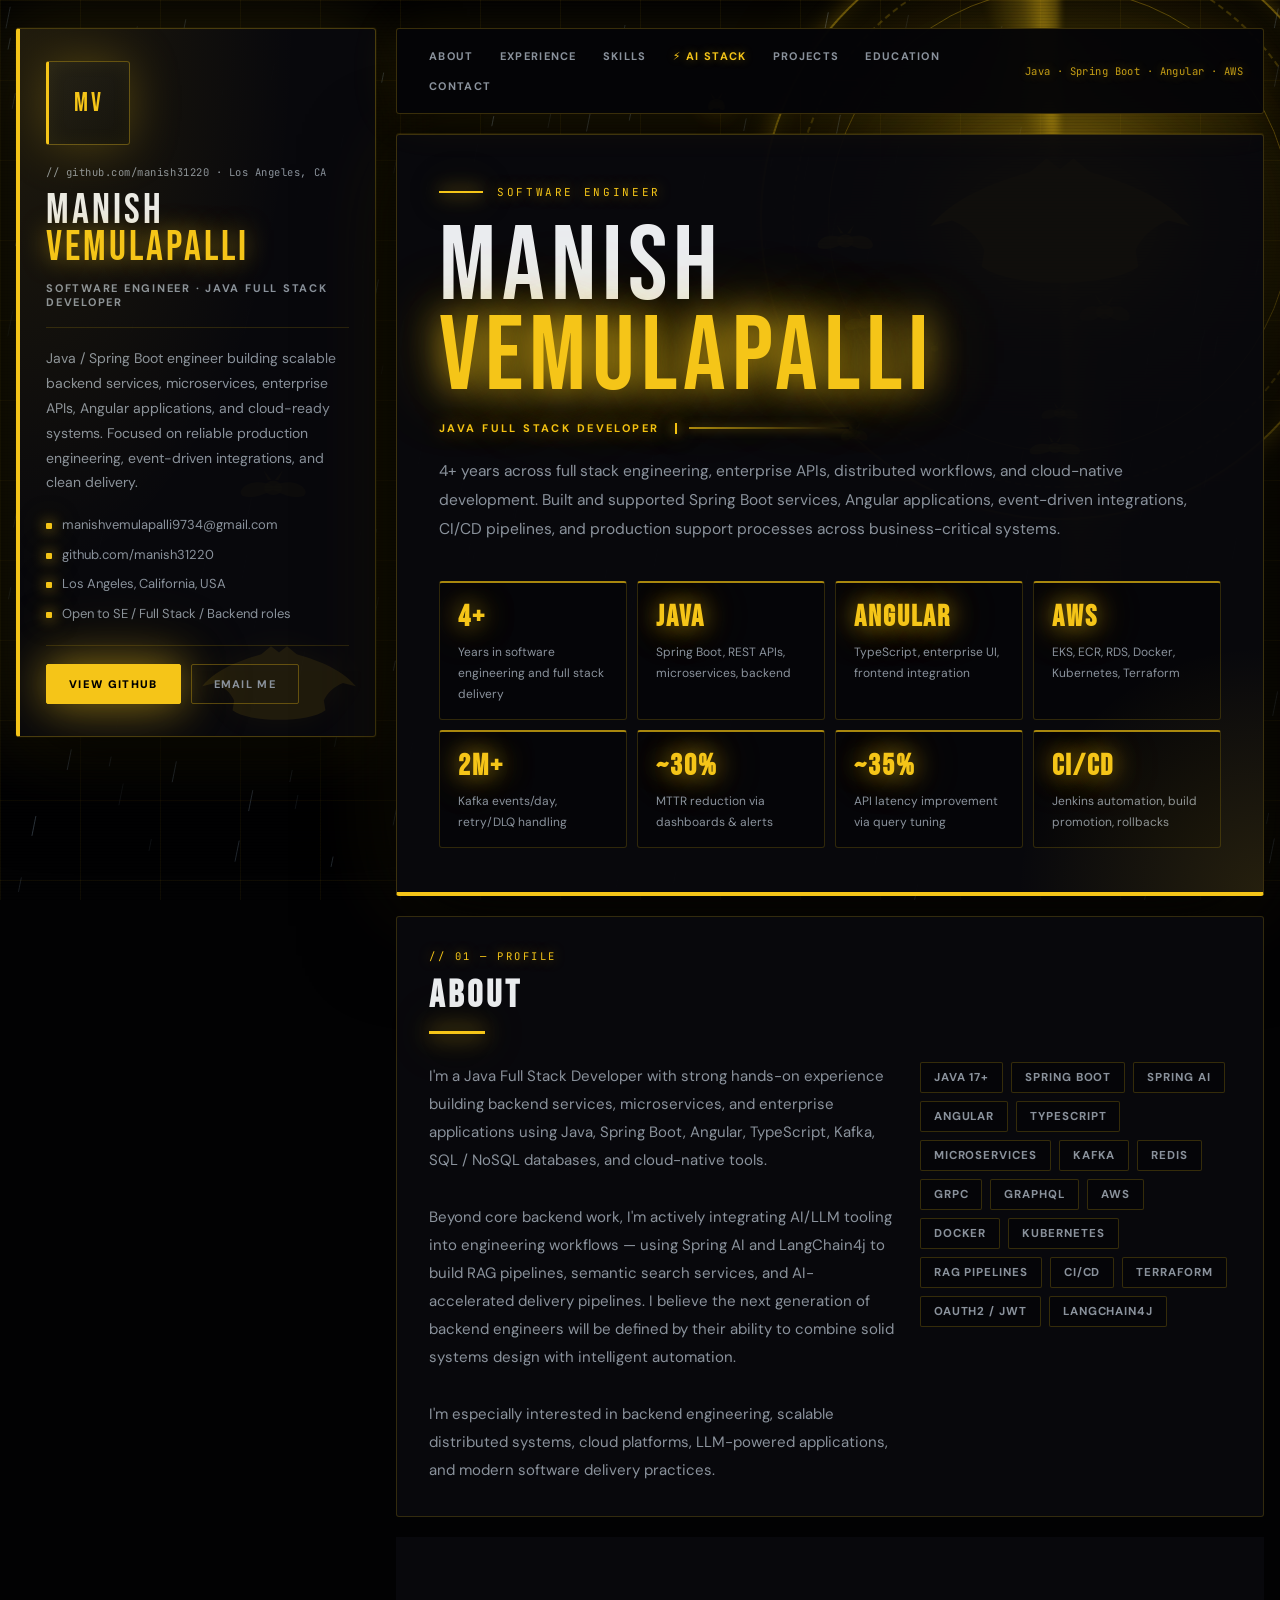
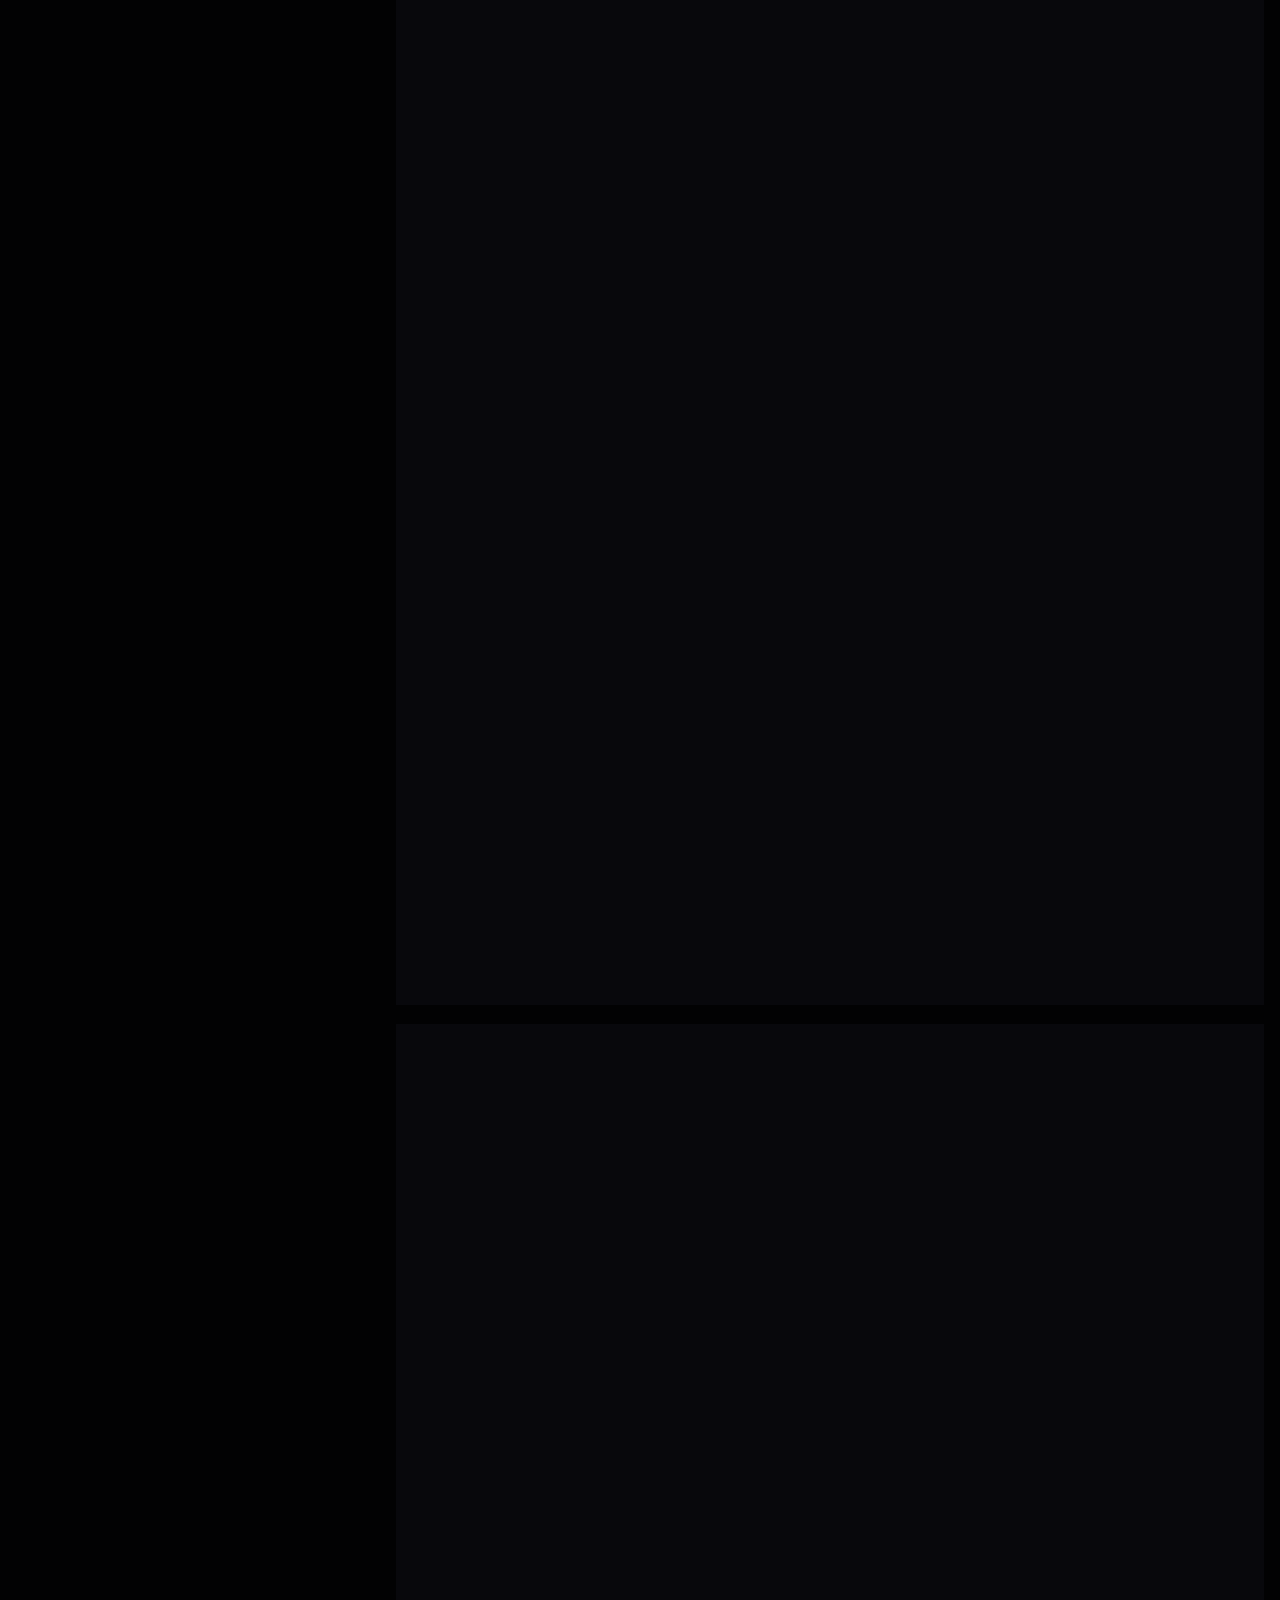
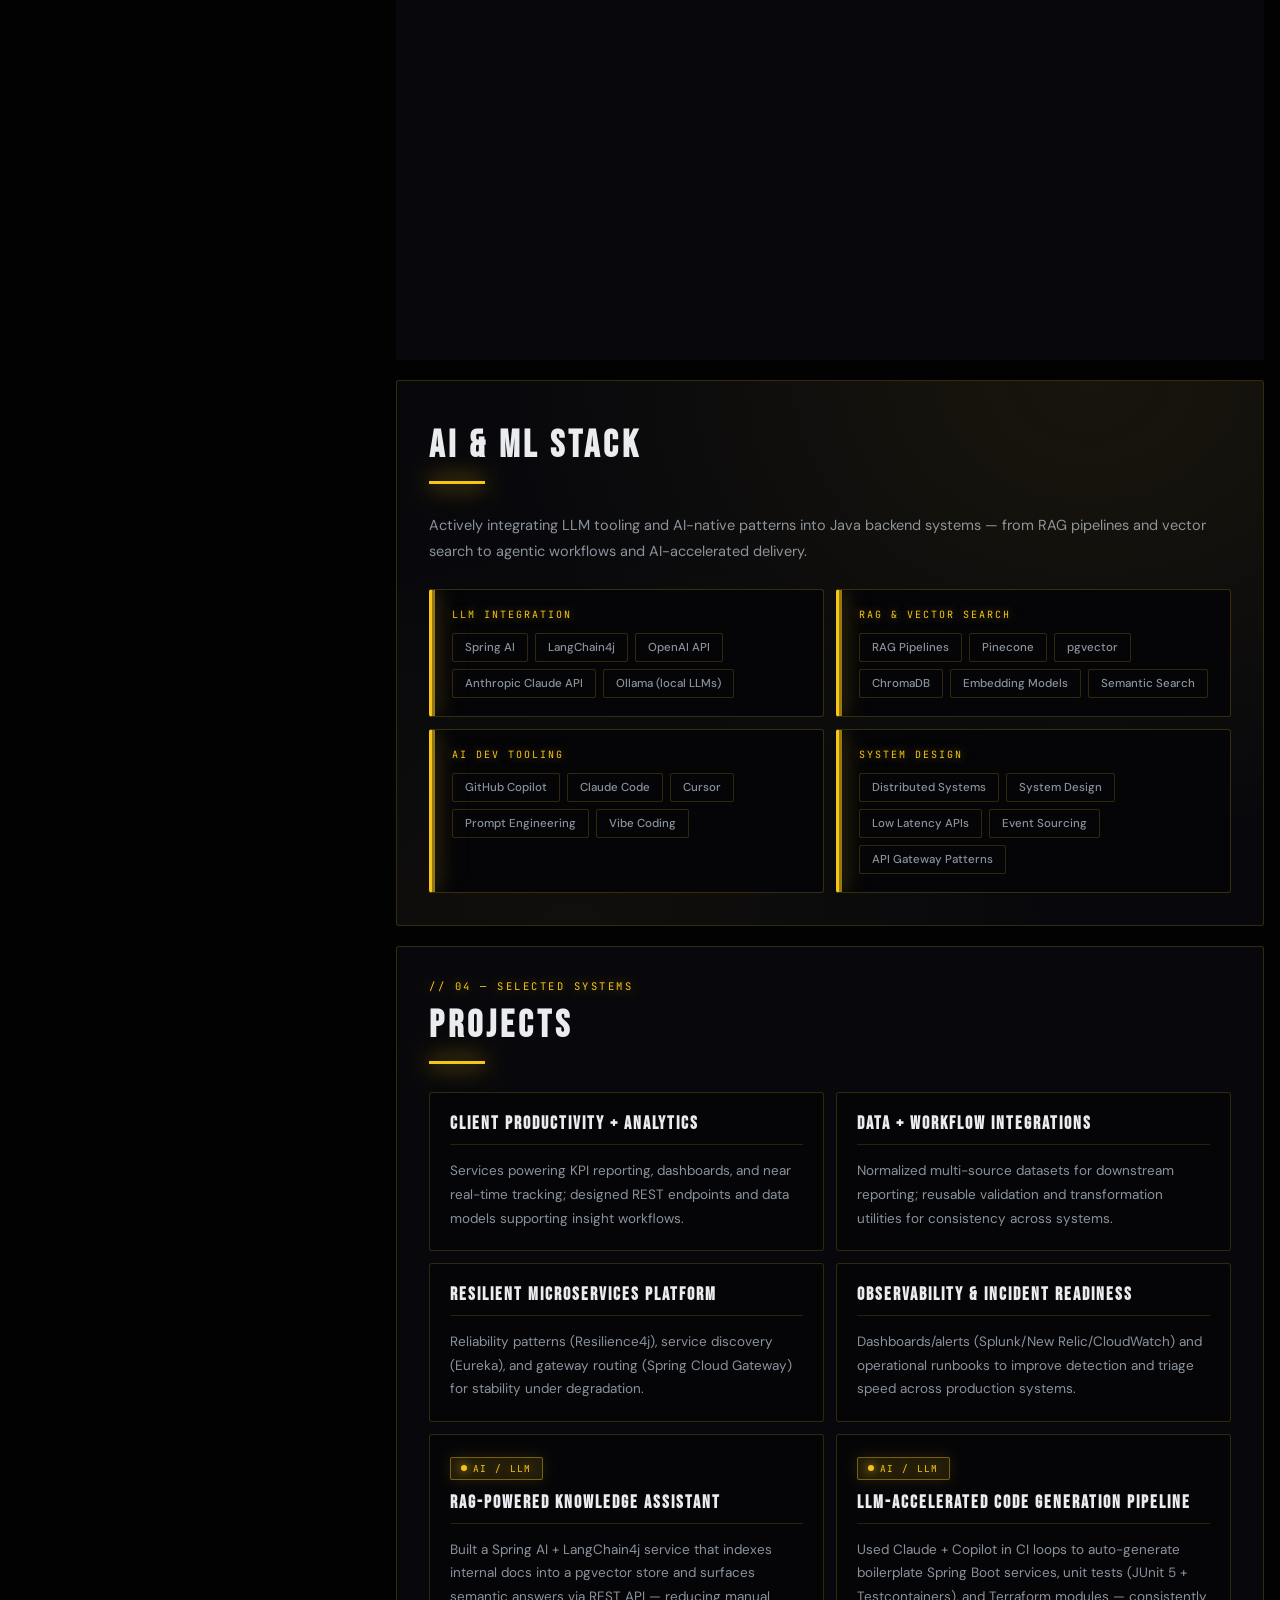
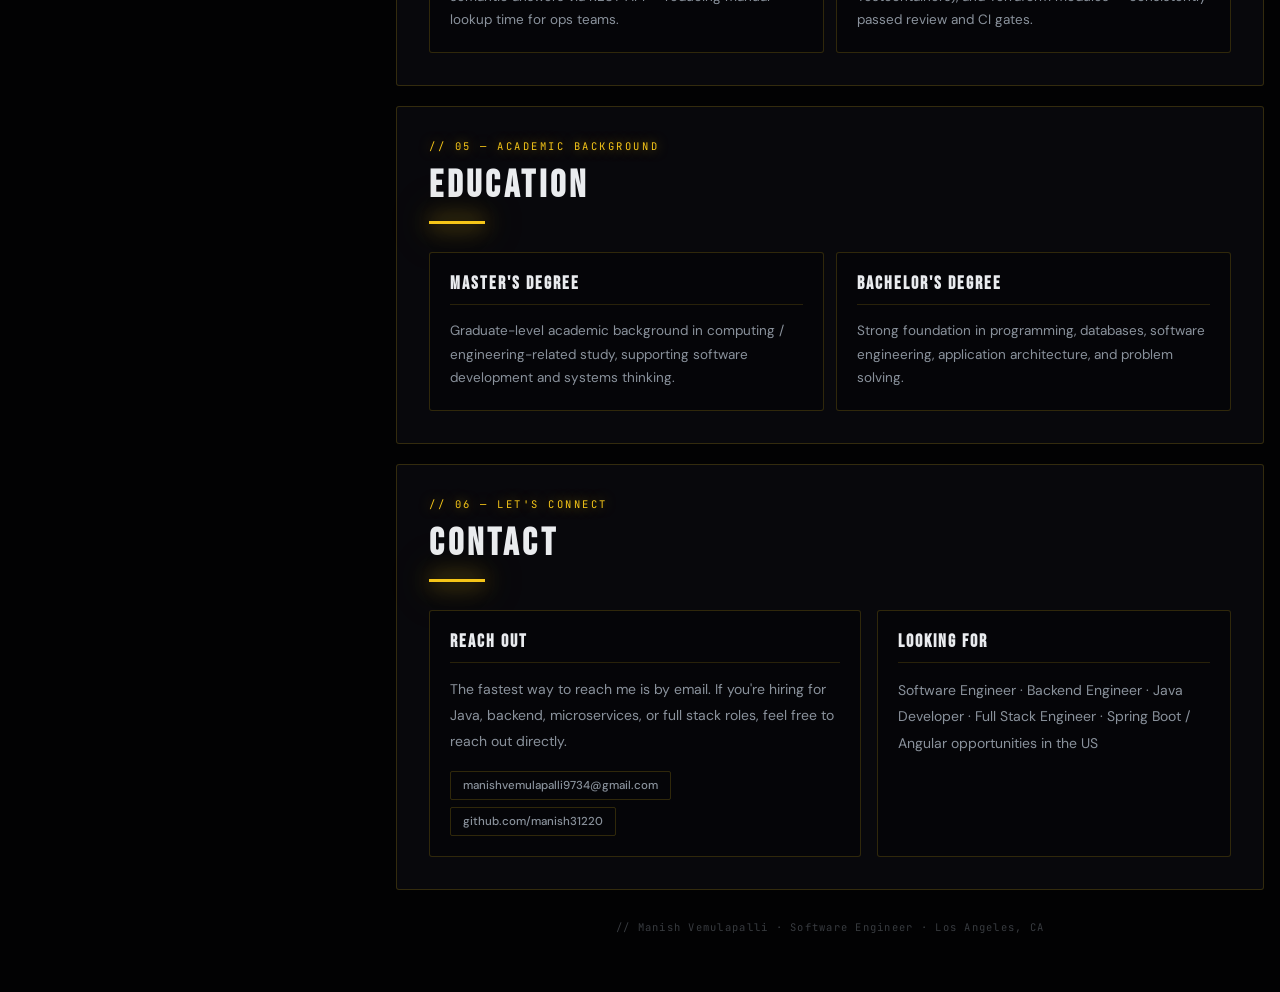
==== commit 4c5d8416: "Update index.html" ====
--- a/index.html
+++ b/index.html
@@ -364,8 +364,8 @@
 
     <!-- AI & EMERGING TECH — standalone section -->
     <section class="block sr ai-section" id="ai">
-      <div class="label ai-label">// ⚡ Trending — High Demand in 2025</div>
-      <h2 class="stitle">AI & EMERGING STACK</h2>
+      <div class="label ai-label"></div>
+      <h2 class="stitle">AI & ML STACK</h2>
       <p style="color:var(--mut);font-size:14.5px;line-height:1.85;margin-bottom:24px;max-width:780px;">
         Actively integrating LLM tooling and AI-native patterns into Java backend systems — from RAG pipelines and vector search to agentic workflows and AI-accelerated delivery.
       </p>
